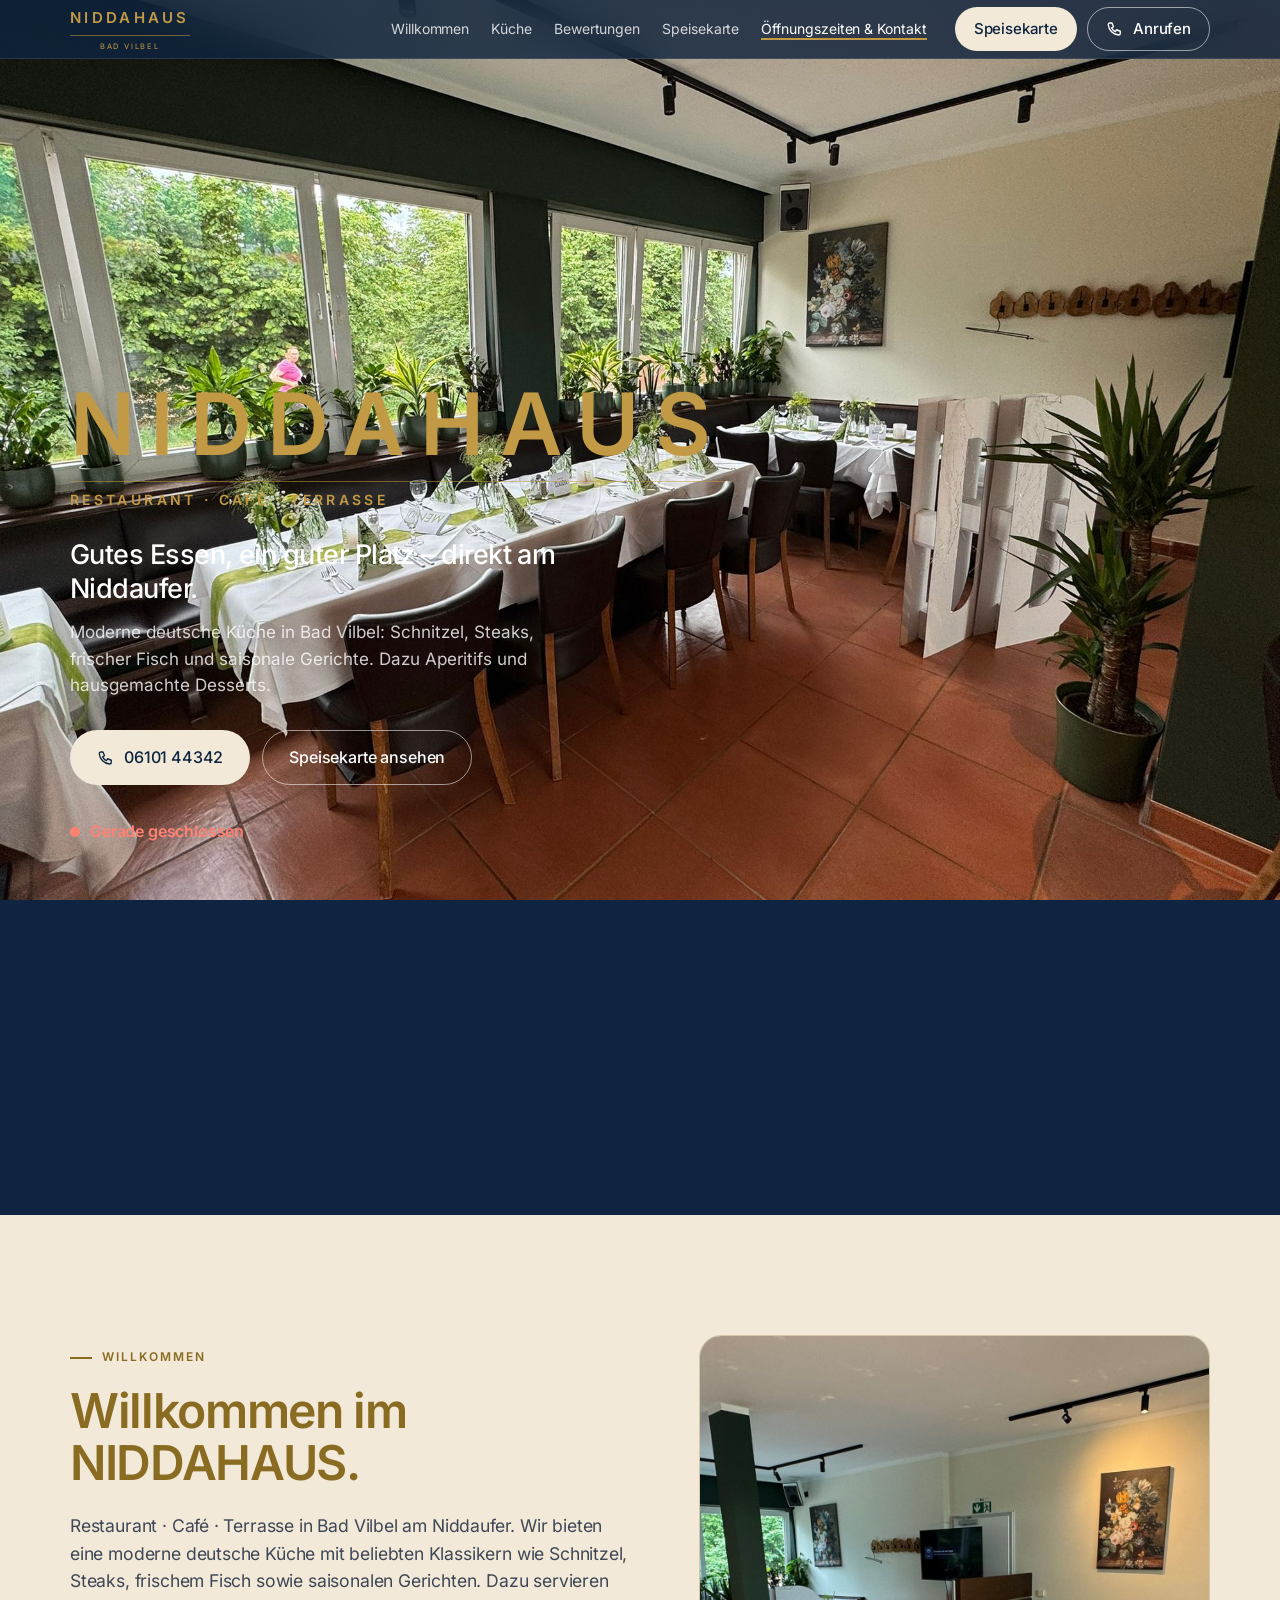
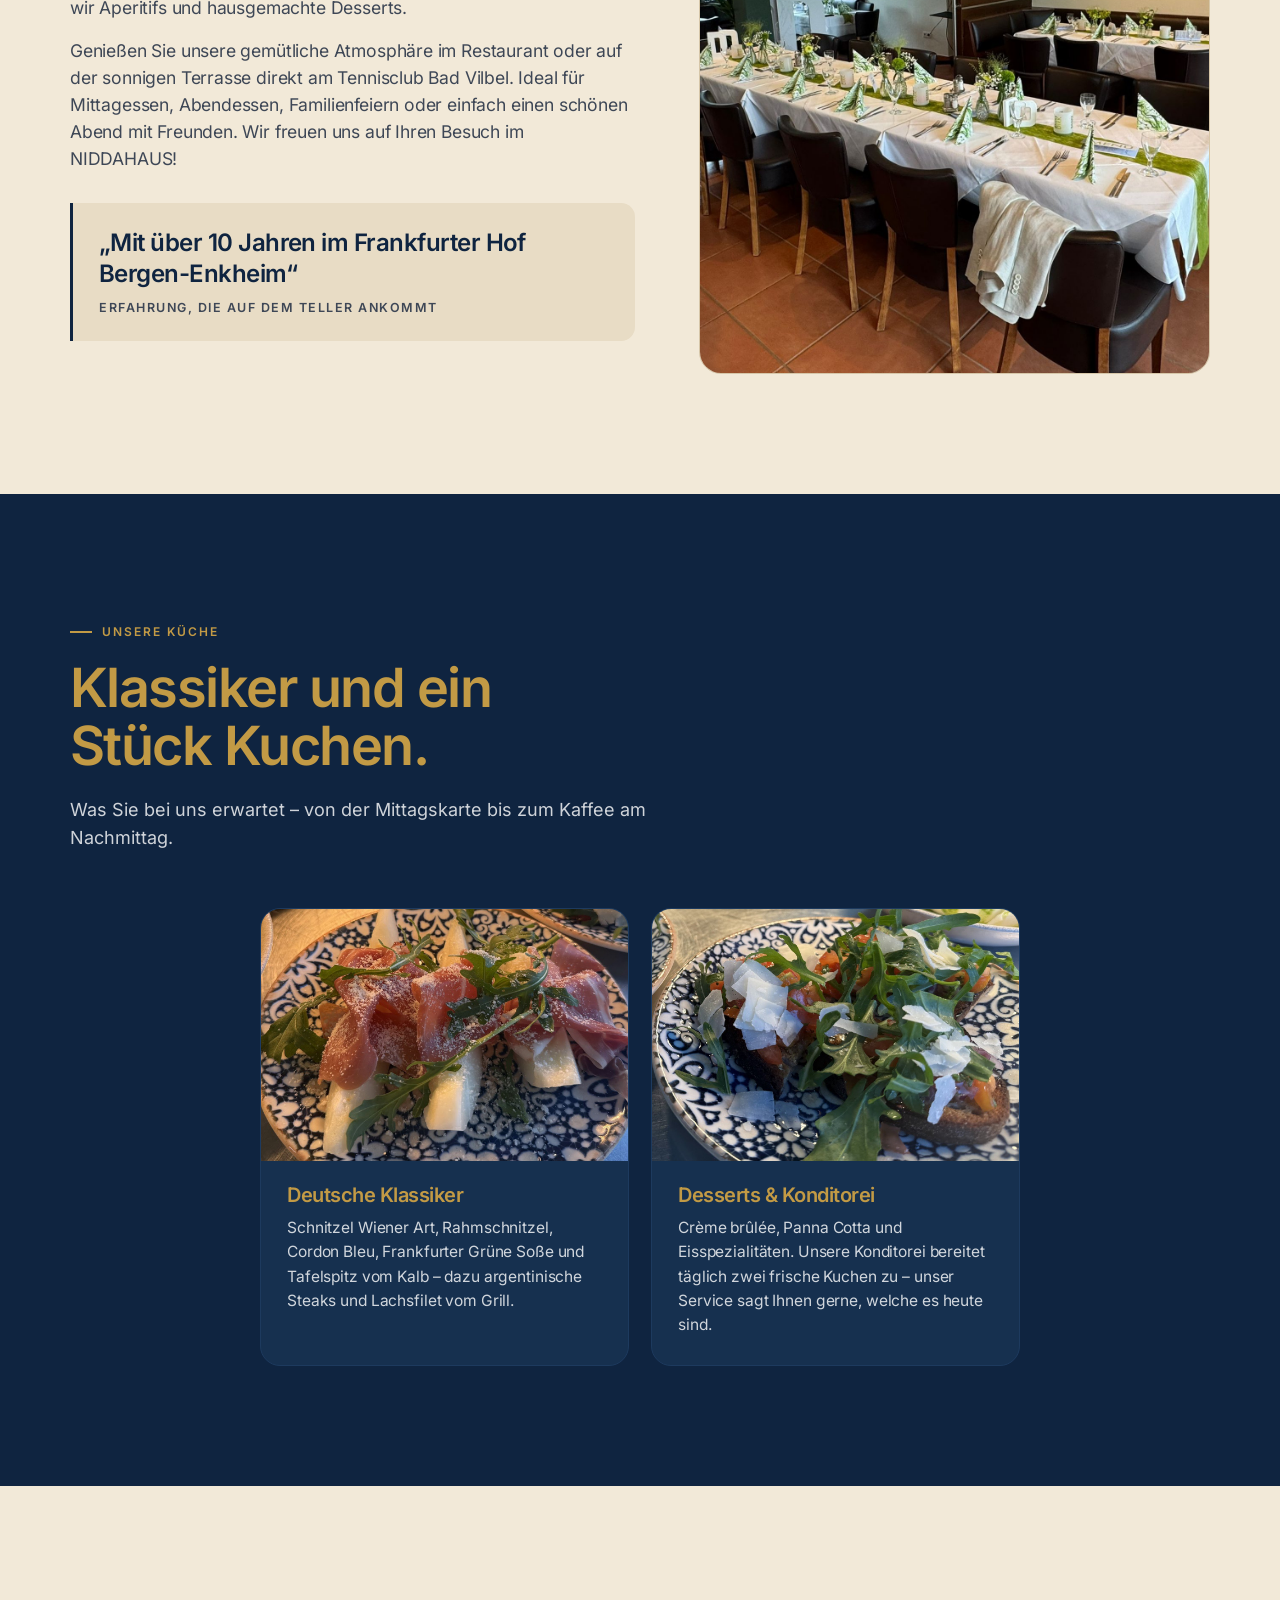
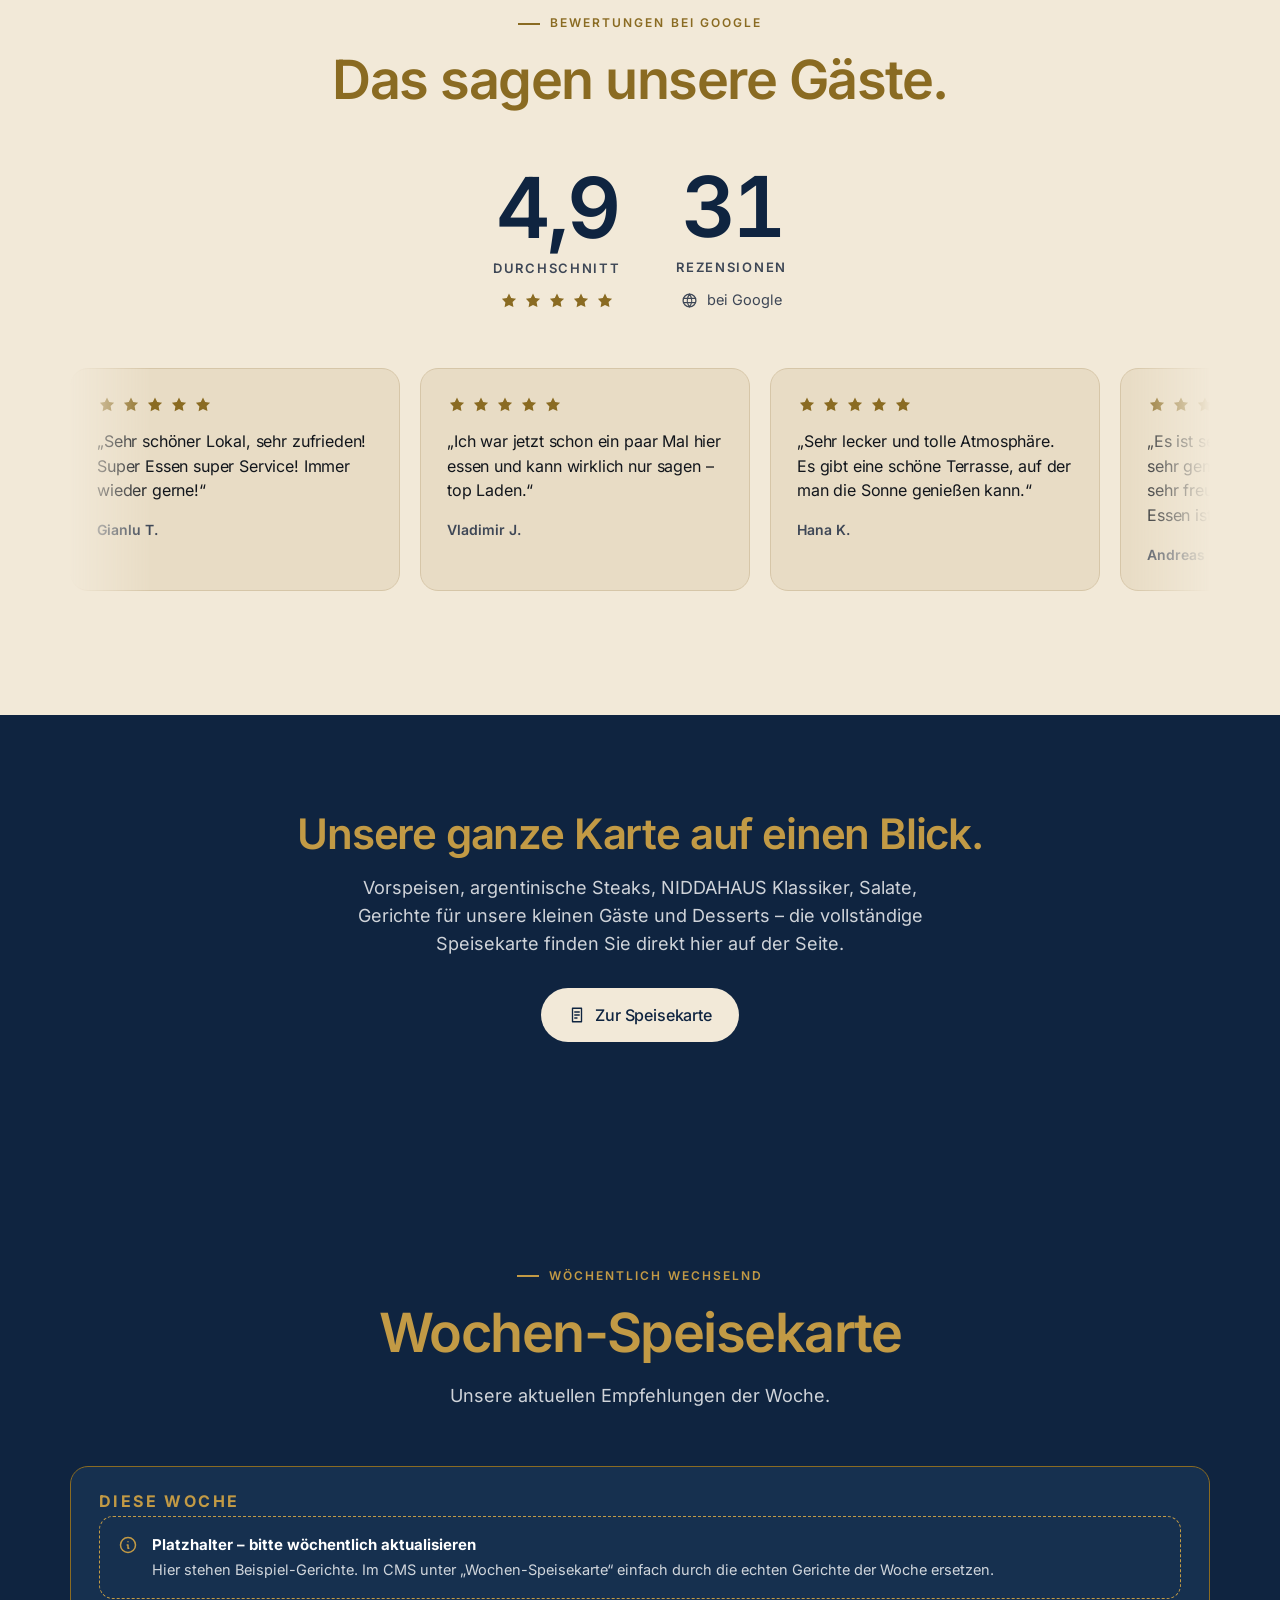
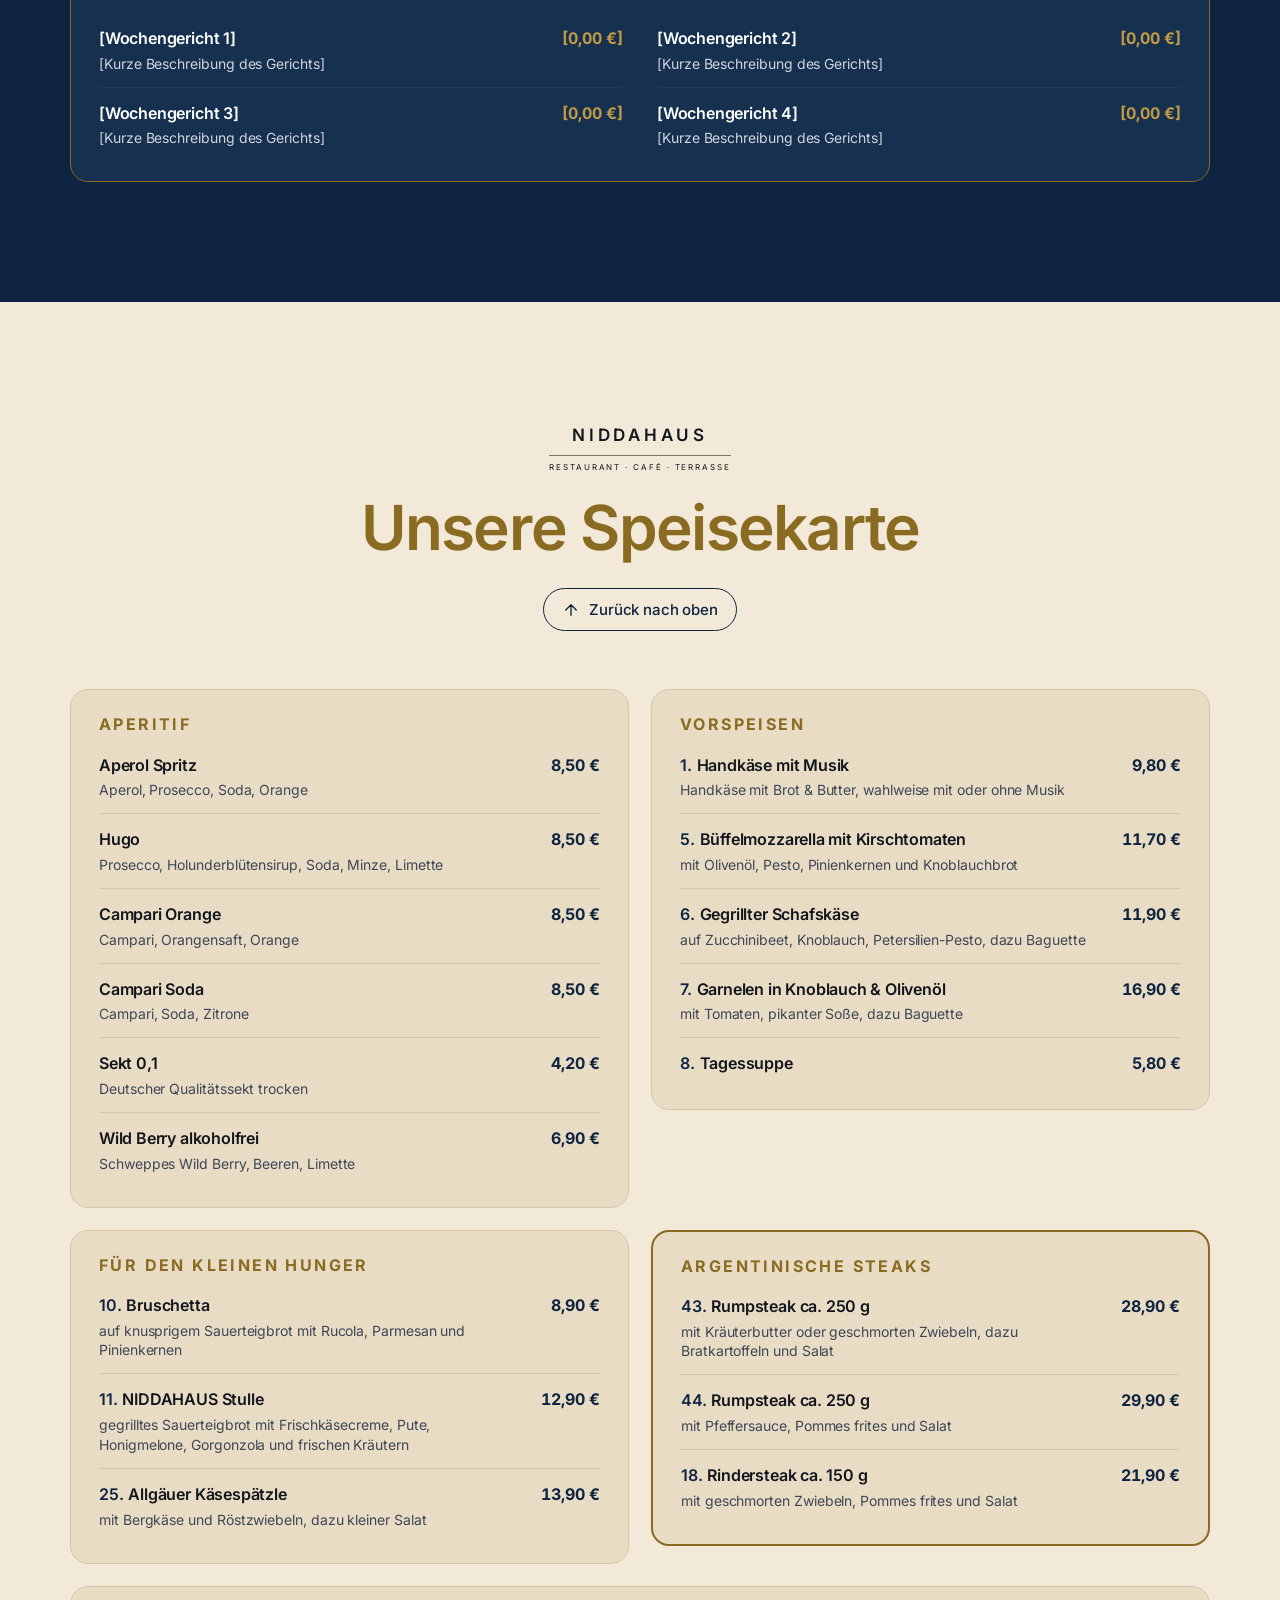
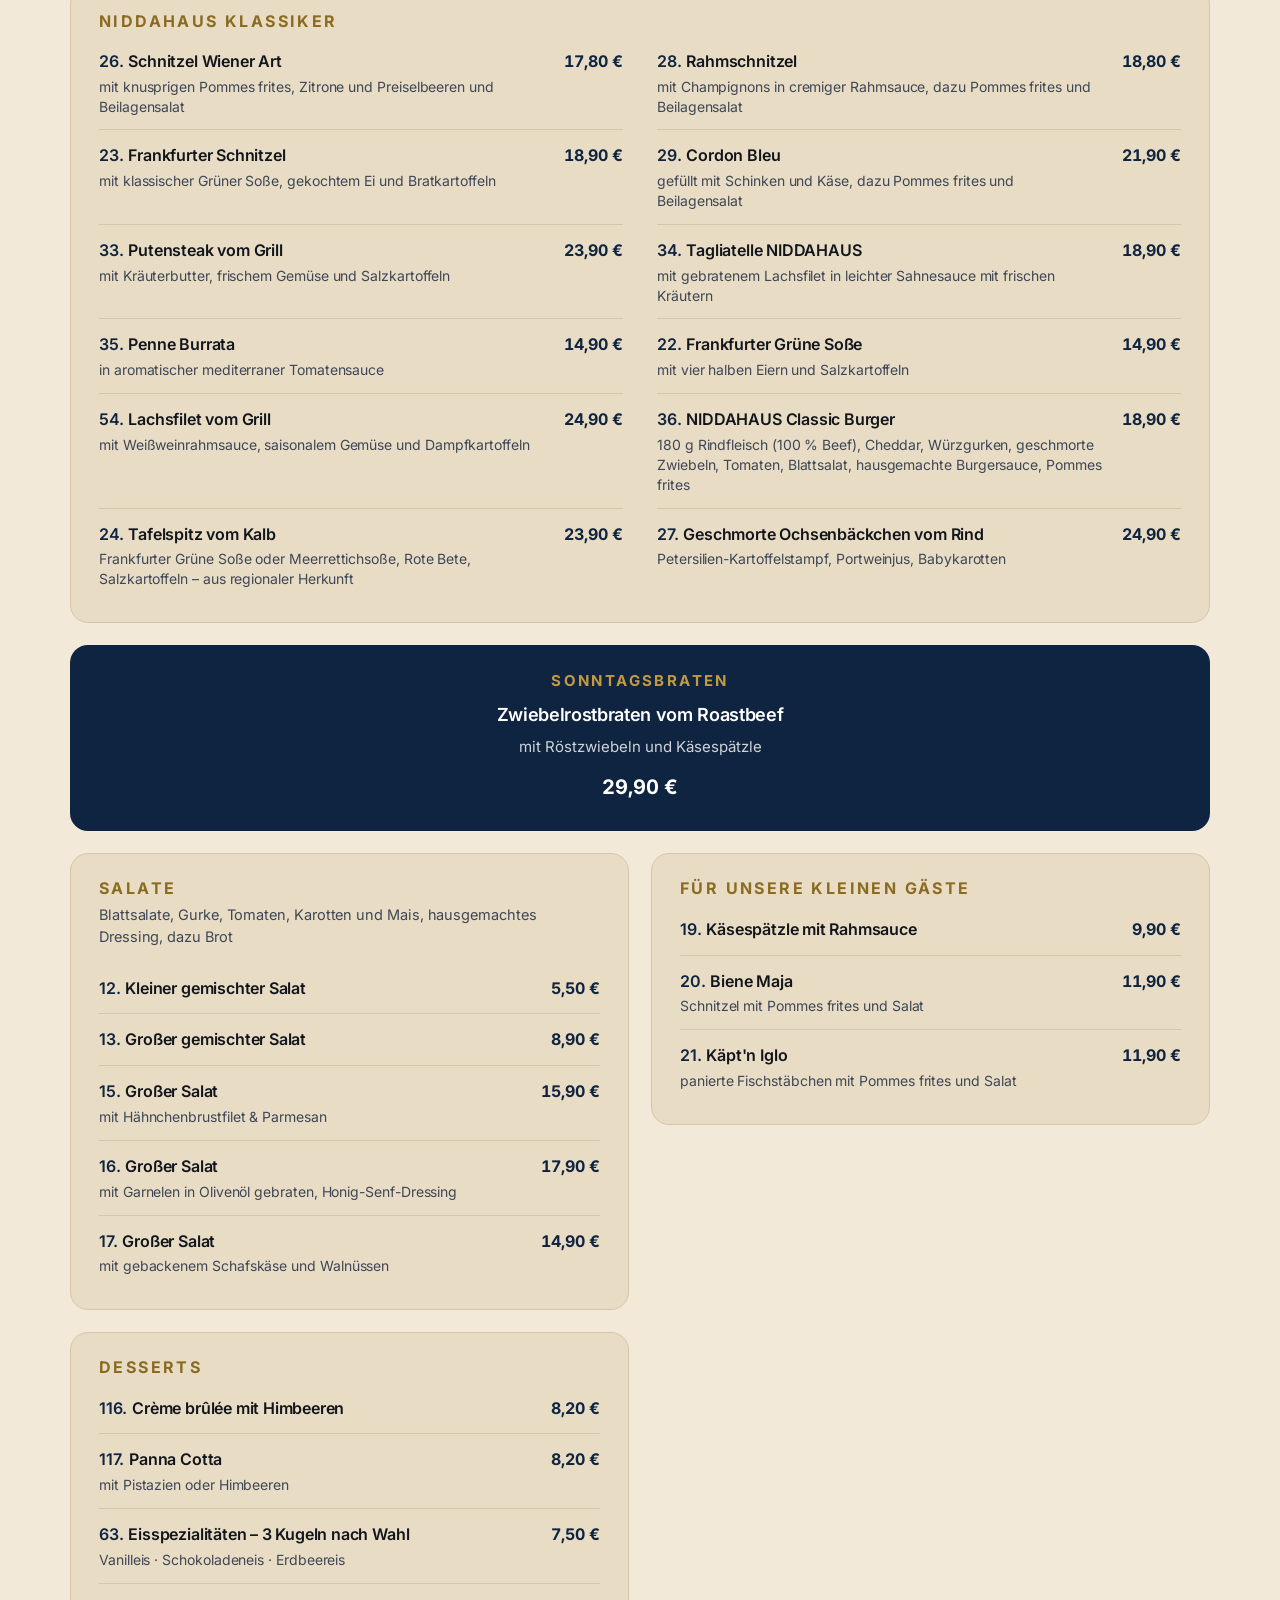
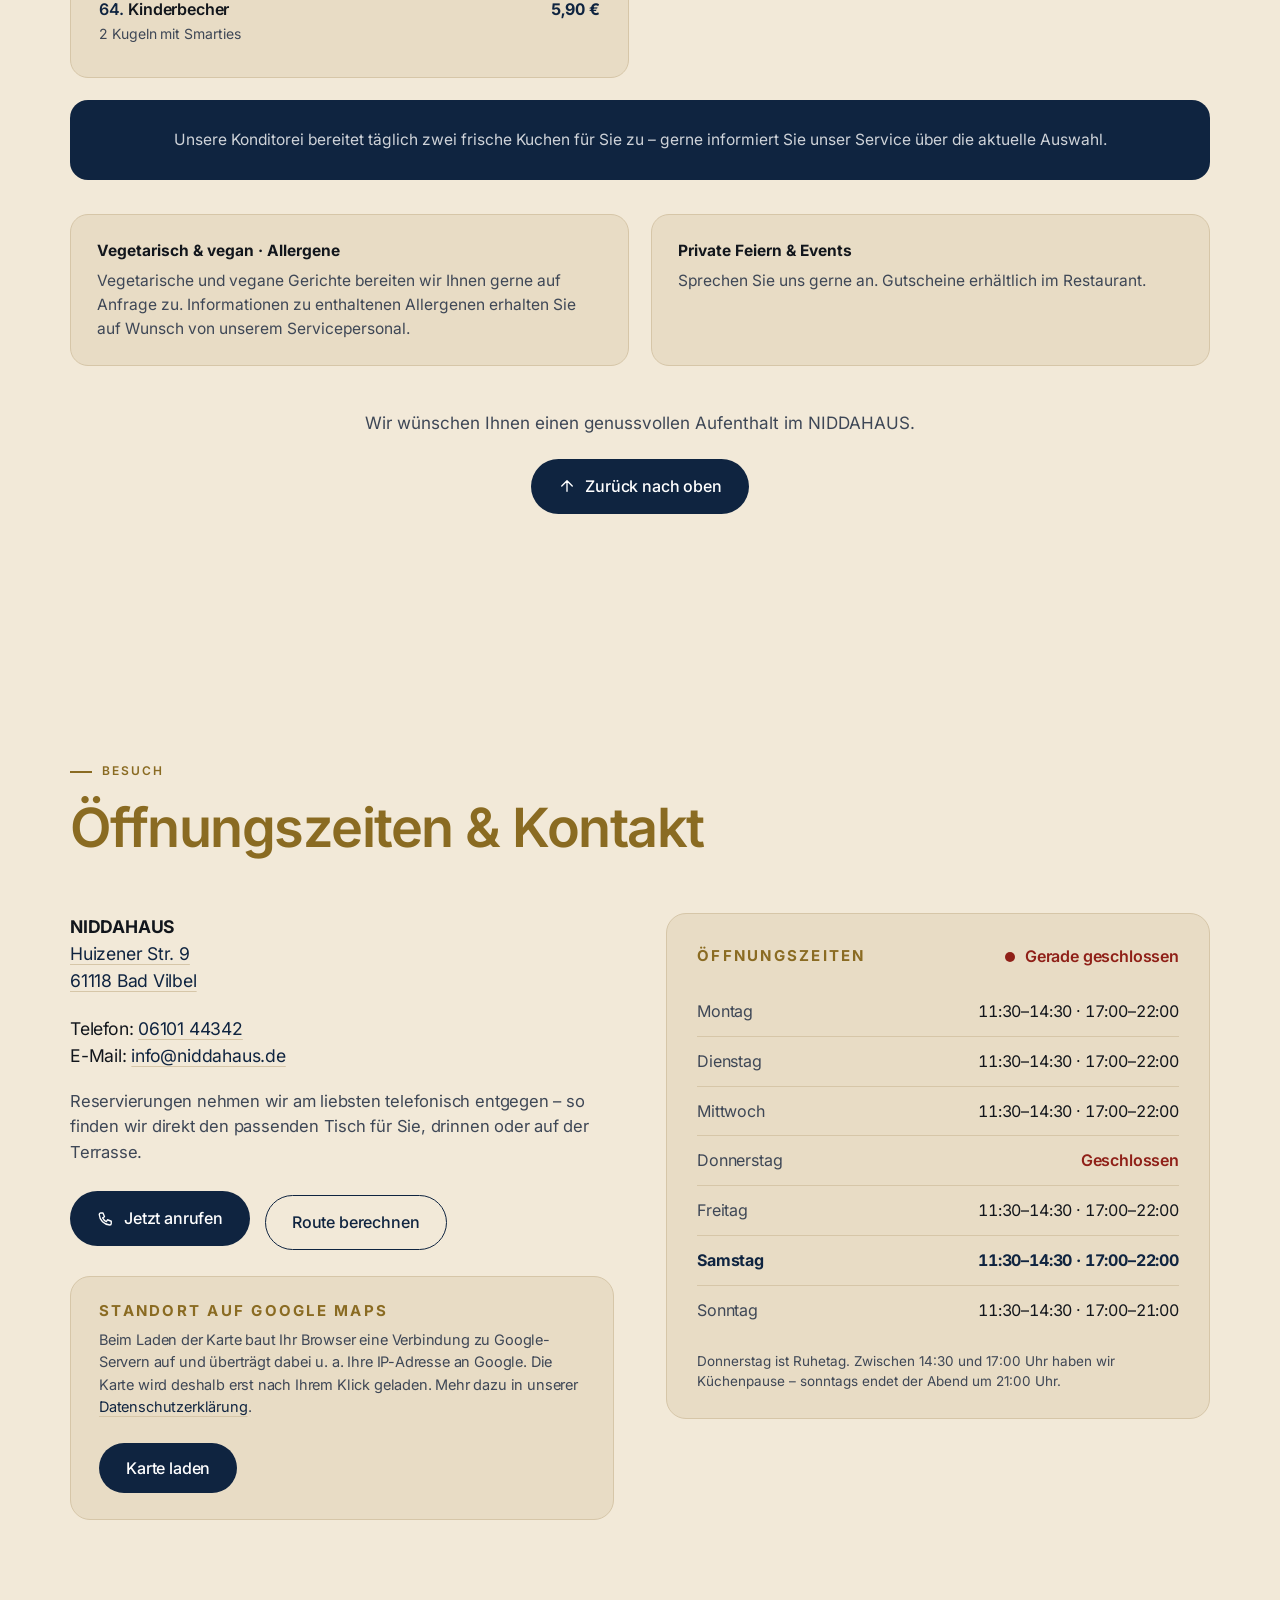
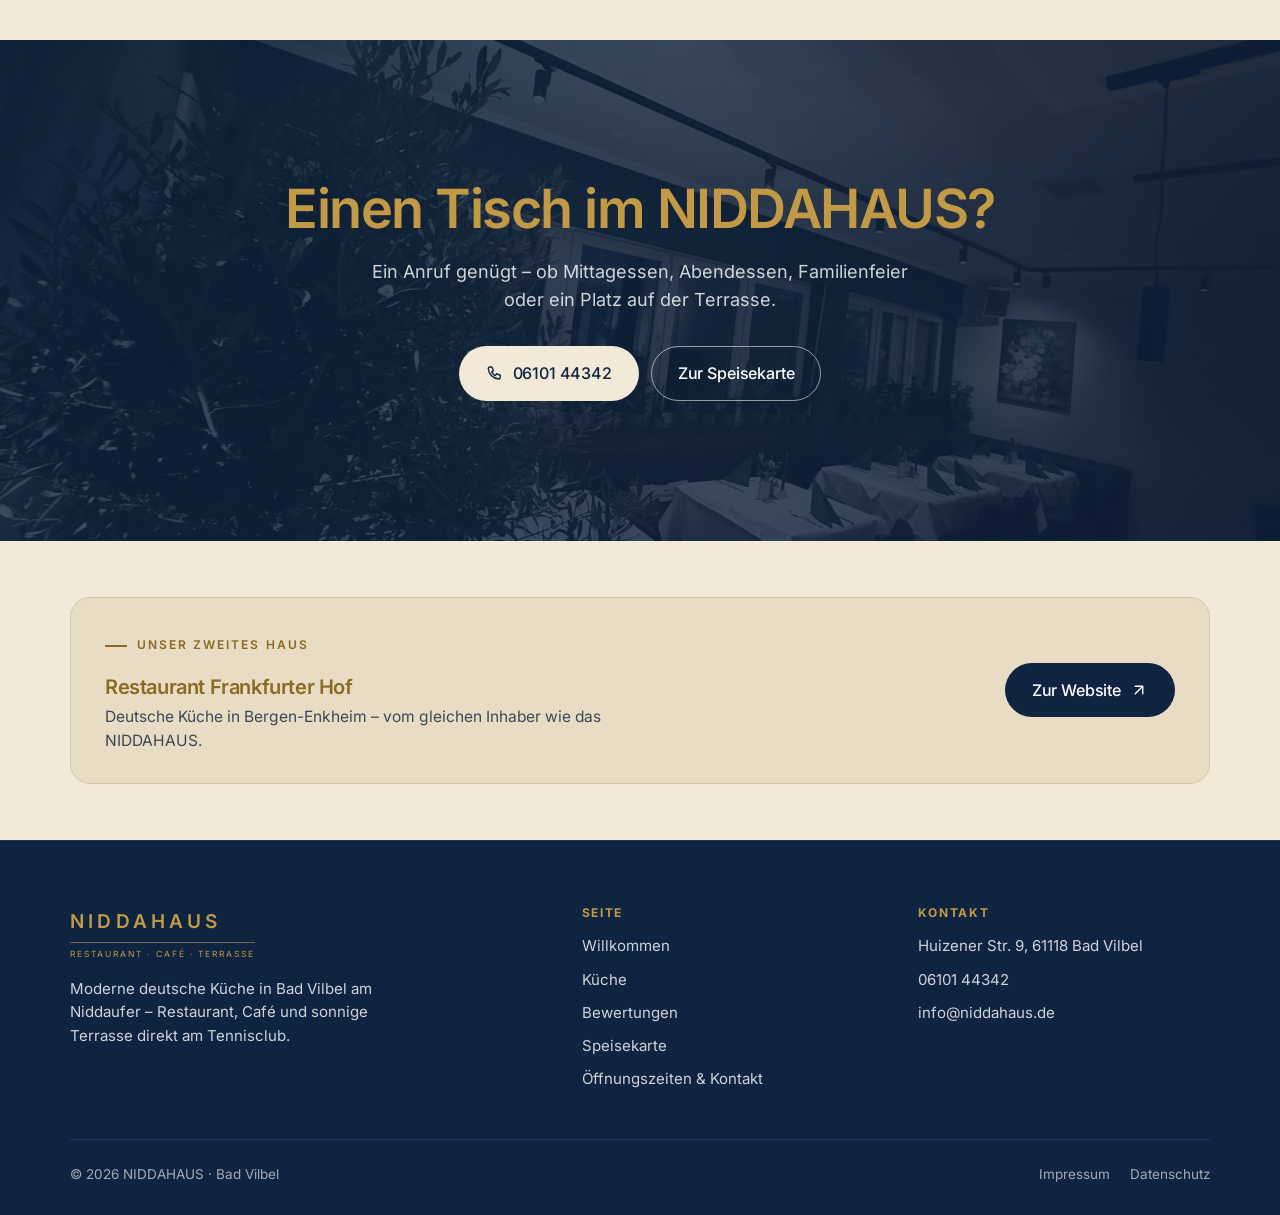
==== index.html @ f4d18f76 "Bewertungen: Anzahl auf 31 aktualisiert Co-Authored-By: Claude Sonnet 5.5 <noreply@anthropic.com>" ====
<!DOCTYPE html>
<html lang="de">
<head>
<meta charset="UTF-8">
<meta name="viewport" content="width=device-width, initial-scale=1.0">

<!-- Netlify-Identity-Links (Einladung, Passwort vergessen, E-Mail
     bestätigen) zeigen auf diese Startseite mit einem Token im Link-Anhang
     (#invite_token=…).

     Datenschutz: Das Netlify-Identity-Skript wird bewusst NUR in diesem
     einen Fall nachgeladen (dynamisch, per JS) – normale Besucher der Seite
     laden es nie mit und bauen dadurch auch keine Verbindung zu
     identity.netlify.com auf. Nur wer einen echten Einladungs-/Bestätigungs-
     /Passwort-vergessen-Link vom Inhaber-Login öffnet, löst das aus. -->
<script>
  var isIdentityLink = /(invite_token|recovery_token|confirmation_token|access_token)=/.test(window.location.hash);
  if (isIdentityLink) {
    // Faengt den Einladungs-/Bestätigungs-/Passwort-vergessen-Link ab
    // (Netlify schickt diese Links immer auf die Startseite, nicht auf
    // /admin/) und öffnet automatisch den Dialog zum Passwort-Festlegen.
    // Nach erfolgreichem Login geht es weiter zu /admin/.
    var s = document.createElement('script');
    s.src = 'https://identity.netlify.com/v1/netlify-identity-widget.js';
    s.onload = function () {
      if (window.netlifyIdentity) {
        window.netlifyIdentity.on('init', function (user) {
          if (!user) {
            window.netlifyIdentity.on('login', function () {
              document.location.href = '/admin/';
            });
          }
        });
      }
    };
    document.head.appendChild(s);
  }
</script>

<!-- ============================================================
     NIDDAHAUS – Restaurant · Café · Terrasse – Vorschau-Website
     Huizener Str. 9 · 61118 Bad Vilbel · 06101 44342
     ------------------------------------------------------------
     ONE-PAGER. Auch die Speisekarte ist ein Sektor dieser Seite
     (#speisekarte). Sprungknöpfe stehen in der Navigation, im
     Hero und in einem eigenen Hinweis-Sektor.

     SPEISEKARTE
       Vollständig aus der echten, öffentlich ausgehängten Karte
       übernommen (Google-Maps-Foto). Nichts erfunden.
       Einzige Ausnahme: die Sektion GETRÄNKE – die stand nicht
       auf der Karte und ist deshalb durchgehend Platzhalter.

     BILDER
       Alle Fotos stammen vom Google-Business-Profil von NIDDAHAUS
       (keine Stockfotos mehr). Vollständige Quellenliste inkl.
       Original-Links in BILDQUELLEN.md. Das Profil enthält aktuell
       keine Einzelfotos von Schnitzel, Steak, Lachs, Dessert oder
       Wein – die Impressionen-Galerie wurde deshalb entfernt, bis
       echte Fotos dieser Gerichte vorliegen (siehe BILDQUELLEN.md).

     KARTE (Kontakt-Sektor)
       Echtes Google-Maps-Embed des Standorts, aber per Zwei-Klick-
       Lösung: das <iframe> wird erst nach Klick auf „Karte laden"
       ins DOM eingefügt, vorher keine Verbindung zu Google. Kein
       Cookie-Banner nötig, weil ohne aktiven Klick nichts lädt.
       Siehe datenschutz.html, Abschnitt „Externe Einbettungen".

     BEWERTUNGEN
       Alle 6 Zitate sind echte 5-Sterne-Google-Rezensionen von NIDDAHAUS
       (Stand 20.09.2026), nichts erfunden. Aus Datenschutzgründen nur
       Vorname + Nachname-Initiale, kein Profilbild, kein Profil-Link.
       Details: datenschutz.html, Abschnitt „Kundenstimmen".

     OFFENE ANGABEN stehen in eckigen Klammern:  [ … ]
       · [E-Mail] sowie alle [Platzhalter] in impressum.html /
         datenschutz.html

     DESIGN: Navyblau + helles Beige, Gold ausschließlich für
     Titel/Kicker. Volltonflächen – keine Verläufe auf Schrift,
     Knöpfen oder Hintergründen. Einzige Ausnahme: die Navy-Abdunk-
     lung über dem CTA-Foto, damit weiße Schrift lesbar bleibt. Der
     Hero zeigt das Foto unverdeckt, nur die Scroll-Abblendung
     (hero-scrim) bleibt. Keinerlei Animation auf den Bildern selbst.
     ============================================================ -->

<title>NIDDAHAUS – Restaurant, Café &amp; Terrasse in Bad Vilbel</title>
<meta name="description" content="NIDDAHAUS in Bad Vilbel am Niddaufer: Restaurant, Café und Terrasse mit Schnitzel, Steaks und Fisch vom Grill. Tisch reservieren: 06101 44342.">
<link rel="canonical" href="https://niddahaus.de/">
<meta name="robots" content="index, follow, max-image-preview:large">
<meta name="theme-color" content="#0F2440">
<meta property="og:title" content="NIDDAHAUS – Restaurant · Café · Terrasse in Bad Vilbel">
<meta property="og:description" content="Moderne deutsche Küche am Niddaufer. Schnitzel, Steaks, Fisch vom Grill, Aperitifs und hausgemachte Desserts.">
<meta property="og:type" content="website">
<meta property="og:site_name" content="NIDDAHAUS">
<meta property="og:locale" content="de_DE">
<meta property="og:url" content="https://niddahaus.de/">
<meta property="og:image" content="https://niddahaus.de/images/og-image.jpg">
<meta property="og:image:width" content="1200">
<meta property="og:image:height" content="630">
<meta property="og:image:alt" content="Gedeckter Tisch im Restaurant NIDDAHAUS in Bad Vilbel">
<meta name="twitter:card" content="summary_large_image">
<link rel="icon" type="image/svg+xml" href="images/icons/favicon.svg">
<script type="application/ld+json">
{
  "@context": "https://schema.org",
  "@type": "Restaurant",
  "@id": "https://niddahaus.de/#restaurant",
  "name": "NIDDAHAUS",
  "alternateName": "NIDDAHAUS Bad Vilbel",
  "url": "https://niddahaus.de/",
  "image": [
    "https://niddahaus.de/images/hero.jpg",
    "https://niddahaus.de/images/og-image.jpg"
  ],
  "description": "Restaurant, Café und Terrasse am Niddaufer in Bad Vilbel mit moderner deutscher Küche: Schnitzel, argentinische Steaks, Fisch vom Grill und hausgemachte Desserts.",
  "telephone": "+49 6101 44342",
  "email": "info@niddahaus.de",
  "address": {
    "@type": "PostalAddress",
    "streetAddress": "Huizener Str. 9",
    "postalCode": "61118",
    "addressLocality": "Bad Vilbel",
    "addressRegion": "Hessen",
    "addressCountry": "DE"
  },
  "geo": {
    "@type": "GeoCoordinates",
    "latitude": 50.17947,
    "longitude": 8.72759
  },
  "servesCuisine": [
    "Deutsch",
    "Steakhouse"
  ],
  "priceRange": "€€",
  "acceptsReservations": "True",
  "hasMenu": "https://niddahaus.de/#speisekarte",
  "inLanguage": "de",
  "openingHoursSpecification": [
    {
      "@type": "OpeningHoursSpecification",
      "dayOfWeek": [
        "Monday",
        "Tuesday",
        "Wednesday",
        "Friday",
        "Saturday"
      ],
      "opens": "11:30",
      "closes": "14:30"
    },
    {
      "@type": "OpeningHoursSpecification",
      "dayOfWeek": [
        "Monday",
        "Tuesday",
        "Wednesday",
        "Friday",
        "Saturday"
      ],
      "opens": "17:00",
      "closes": "22:00"
    },
    {
      "@type": "OpeningHoursSpecification",
      "dayOfWeek": "Sunday",
      "opens": "11:30",
      "closes": "14:30"
    },
    {
      "@type": "OpeningHoursSpecification",
      "dayOfWeek": "Sunday",
      "opens": "17:00",
      "closes": "21:00"
    }
  ],
  "hasMap": "https://www.google.com/maps/search/?api=1&query=NIDDAHAUS%20Huizener%20Str.%209%2061118%20Bad%20Vilbel"
}
</script>

<link href="fonts.css" rel="stylesheet">
<style>
  /* ============================================================
     FARB- UND DESIGN-SYSTEM
     Navy = dunkler Sektionshintergrund, weiße Schrift.
     Beige = heller Sektionshintergrund, schwarze/navy Schrift.
     Gold = AUSSCHLIESSLICH Titel, Kicker und die Wortmarke.
     Keine Verläufe. Alle Flächen sind Volltöne.
     ============================================================ */
  :root{
    --navy:#0F2440;
    --navy-2:#16304F;        /* Panels auf Navy – Vollton, kein Verlauf */
    --navy-3:#1D3A5E;        /* Hairlines / Rahmen auf Navy */
    --beige:#F2E9D8;
    --beige-2:#E8DCC5;       /* Panels auf Beige */
    --beige-3:#D6C6A8;       /* Hairlines / Rahmen auf Beige */
    --gold:#C29A45;          /* Titel auf Navy */
    --gold-dark:#8A6B22;     /* Titel auf Beige (dunkler für Kontrast) */
    --ink:#12161C;           /* Fließtext auf Beige */
    --ink-2:#3E4756;         /* Sekundärtext auf Beige */
    --white:#FFFFFF;
    --white-2:rgba(255,255,255,.80);   /* Sekundärtext auf Navy */
    --white-3:rgba(255,255,255,.62);
    /* Status „geöffnet / geschlossen" – farbige SCHRIFT mit Live-Punkt, kein Knopf.
       Zwei Farbsätze, weil der Status sowohl auf Navy (Hero) als auch auf
       Beige (Kontakt) steht und beide Male kontrastreich sein muss. */
    --open-dark:#5FD98D;   --closed-dark:#FF8172;
    --open-light:#12703C;  --closed-light:#8F2018;

    --maxw:1200px;
    --spring:cubic-bezier(.32,.72,0,1);
    --ease:cubic-bezier(.25,.1,.25,1);
    --navh:58px;
  }
  *{ box-sizing:border-box; }
  html{ scroll-behavior:smooth; -webkit-text-size-adjust:100%; }
  body{
    margin:0; background:var(--navy); color:var(--white);
    font-family:-apple-system,BlinkMacSystemFont,"SF Pro Display","SF Pro Text","Inter",
                "Helvetica Neue",Helvetica,Arial,sans-serif;
    font-size:17px; line-height:1.55; font-weight:400;
    -webkit-font-smoothing:antialiased; -moz-osx-font-smoothing:grayscale;
    /* clip statt hidden – hidden würde position:sticky im Hero aushebeln */
    overflow-x:clip;
    /* lange Wörter (z. B. „Petersilien-Kartoffelstampf") dürfen auf schmalen
       Displays nicht aus ihrem Container laufen */
    overflow-wrap:break-word;
  }
  /* Grid-/Flex-Kinder dürfen unter ihre Inhaltsbreite schrumpfen –
     sonst erzeugt ein einzelner langer Text horizontales Scrollen */
  .cards > *, .menu-grid > *, .contact-grid > *, .welcome > *, .f-top > *{ min-width:0; }
  h1,h2,h3,h4{ margin:0; font-weight:600; letter-spacing:-.028em; line-height:1.08; text-wrap:balance; }
  a{ color:inherit; text-decoration:none; }
  img,svg{ display:block; max-width:100%; }
  p{ margin:0; }
  figure{ margin:0; }
  .wrap{ max-width:var(--maxw); margin:0 auto; padding:0 30px; position:relative; z-index:1; }
  section{ position:relative; padding:120px 0; scroll-margin-top:var(--navh); }
  ::selection{ background:rgba(194,154,69,.35); }
  a:focus-visible,button:focus-visible{ outline:2px solid var(--gold); outline-offset:3px; border-radius:6px; }

  /* Sektionsflächen – Volltöne, wechselnder Rhythmus */
  .s-navy { background:var(--navy);  color:var(--white); }
  .s-beige{ background:var(--beige); color:var(--ink); }

  /* ===== WORTMARKE (nach dem Vorbild der echten Speisekarte) ===== */
  .mark{ display:inline-block; text-align:center; }
  .mark b{ display:block; font-weight:600; letter-spacing:.22em; }
  .mark i{ display:block; font-style:normal; letter-spacing:.24em; text-transform:uppercase; }
  .mark .rule{ display:block; height:1px; margin:6px 0 5px; background:currentColor; opacity:.55; }

  /* ===== KNÖPFE – nur Navy oder Beige gefüllt, niemals Gold ===== */
  .btn{
    display:inline-flex; align-items:center; justify-content:center; gap:9px;
    padding:14px 26px; border-radius:980px; font-size:16px; font-weight:500;
    font-family:inherit; letter-spacing:-.01em; border:1.5px solid transparent; cursor:pointer;
    transition:transform .4s var(--spring), background .3s var(--ease),
               border-color .3s var(--ease), color .3s var(--ease);
  }
  .btn svg{ width:18px; height:18px; flex:0 0 auto; }
  .btn:hover{ transform:translateY(-2px); }
  .btn-sm{ padding:9px 18px; font-size:15px; }
  /* auf Navy / auf dem Hero-Foto */
  .btn-beige{ background:var(--beige); color:var(--navy); }
  .btn-beige:hover{ background:var(--white); }
  .btn-obeige{ background:transparent; color:var(--white); border-color:rgba(255,255,255,.55); }
  .btn-obeige:hover{ background:rgba(255,255,255,.12); border-color:var(--white); }
  /* auf Beige */
  .btn-navy{ background:var(--navy); color:var(--white); }
  .btn-navy:hover{ background:var(--navy-2); }
  .btn-onavy{ background:transparent; color:var(--navy); border-color:var(--navy); }
  .btn-onavy:hover{ background:var(--navy); color:var(--white); }

  /* ===== NAVIGATION – immer sichtbar, mit allen Sprungzielen ===== */
  .progress{
    position:fixed; top:0; left:0; height:2px; z-index:80; width:100%;
    transform:scaleX(var(--sp,0)); transform-origin:0 50%; background:var(--gold);
  }
  .nav{
    position:fixed; top:0; left:0; right:0; z-index:70;
    background:rgba(15,36,64,.82); border-bottom:1px solid rgba(255,255,255,.10);
    backdrop-filter:saturate(180%) blur(20px); -webkit-backdrop-filter:saturate(180%) blur(20px);
  }
  .nav .wrap{ display:flex; align-items:center; justify-content:space-between; gap:20px; height:var(--navh); }
  .nav .mark{ color:var(--gold); flex:0 0 auto; }      /* Wortmarke = Titel → Gold erlaubt */
  .nav .mark b{ font-size:15px; }
  .nav .mark i{ font-size:7.5px; }
  .nav-links{ display:flex; align-items:center; gap:22px; }
  .nav-links > a{ font-size:14px; color:rgba(255,255,255,.80); letter-spacing:-.005em; transition:color .25s; white-space:nowrap; }
  .nav-links > a:hover{ color:var(--white); }
  .nav-links > a.active{ color:var(--white); box-shadow:inset 0 -2px 0 0 var(--gold); }
  /* Auf dem Desktop stehen die beiden Knöpfe rechts hinter den Links,
     im Klappmenü (unter 1020 px) dagegen ganz oben – siehe Media-Query. */
  .nav-cta{ display:flex; align-items:center; gap:10px; order:2; margin-left:6px; }
  .nav-toggle{ display:none; background:none; border:none; color:var(--white); cursor:pointer; padding:6px; }
  .nav-toggle svg{ width:24px; height:24px; }

  /* ===== HERO ===== */
  .hero-stage{ height:135vh; position:relative; }
  .hero{
    position:sticky; top:0; height:100vh; height:100svh;
    display:flex; align-items:flex-end; overflow:hidden; background:var(--navy);
  }
  /* Das Foto selbst bekommt KEINE Animation, keine Transition, kein transform.
     Das Verblassen beim Scrollen macht ausschließlich das Navy-Scrim darüber. */
  .hero-media{ position:absolute; inset:0; z-index:0; }
  .hero-media img{ width:100%; height:100%; object-fit:cover; object-position:50% 55%; }
  .hero-scrim{ position:absolute; inset:0; z-index:3; background:var(--navy); opacity:var(--p,0); }
  .hero-inner{
    position:relative; z-index:4; width:100%; padding-bottom:56px; padding-top:100px;
    transform:translateY(calc(var(--p,0) * -9vh));
    opacity:clamp(0, calc(1 - 1.35 * var(--p,0)), 1);
    will-change:transform, opacity;
  }
  .hero .mark{ color:var(--gold); text-align:left; }
  .hero .mark b{ font-size:clamp(38px,8.4vw,86px); letter-spacing:.18em; line-height:1; }
  .hero .mark .rule{ margin:14px 0 10px; }
  .hero .mark i{ font-size:clamp(10px,1.5vw,14px); }
  .hero .claim{
    margin-top:26px; max-width:32ch; font-size:clamp(19px,2.4vw,27px);
    color:var(--white); font-weight:500; letter-spacing:-.02em; line-height:1.24;
  }
  .hero .sub{ margin-top:14px; max-width:46ch; font-size:17px; color:var(--white-2); }
  .cta-row{ margin-top:32px; display:flex; gap:12px; flex-wrap:wrap; align-items:center; }
  .hero-bottom{ margin-top:34px; display:flex; gap:14px; flex-wrap:wrap; align-items:center; }
  .hero .anim{ opacity:0; transform:translateY(24px); animation:heroIn 1s var(--spring) forwards; }
  .hero .a1{ animation-delay:.08s; } .hero .a2{ animation-delay:.22s; }
  .hero .a3{ animation-delay:.36s; } .hero .a4{ animation-delay:.5s; }

  /* ===== GEÖFFNET / GESCHLOSSEN =====
     Bewusst KEIN Knopf: nur farbige Schrift mit einem Live-Punkt davor.
     Kein Hintergrund, kein Rahmen, keine Pille. */
  .live{
    display:inline-flex; align-items:center; gap:10px;
    padding:0; border:none; background:none; border-radius:0;
    font-size:16px; font-weight:600; letter-spacing:-.01em;
    color:var(--open-dark);                       /* Standard: auf Navy (Hero) */
  }
  .live[hidden]{ display:none; }
  .live.shut{ color:var(--closed-dark); }
  .s-beige .live{ color:var(--open-light); }      /* auf Beige (Kontakt) */
  .s-beige .live.shut{ color:var(--closed-light); }
  .live i{
    width:10px; height:10px; border-radius:50%; background:currentColor; flex:0 0 auto;
    box-shadow:0 0 0 0 currentColor; animation:livedot 2.4s var(--ease) infinite;
  }
  .live.shut i{ animation:none; }                 /* geschlossen pulsiert nicht */
  .live small{ font-weight:400; opacity:.85; font-size:15px; }

  /* ===== SEKTIONSKÖPFE ===== */
  .kicker{
    display:inline-flex; align-items:center; gap:10px; font-size:12px; font-weight:600;
    letter-spacing:.17em; text-transform:uppercase; margin-bottom:18px;
  }
  .kicker::before{ content:""; width:22px; height:2px; background:currentColor; }
  .s-navy  .kicker, .s-navy  h2, .s-navy  h3.gold{ color:var(--gold); }
  .s-beige .kicker, .s-beige h2, .s-beige h3.gold{ color:var(--gold-dark); }
  .section-head{ max-width:760px; margin-bottom:56px; }
  .section-head.center{ margin-left:auto; margin-right:auto; text-align:center; }
  .section-head.center .kicker{ justify-content:center; }
  .section-head h2{ font-size:clamp(31px,5vw,54px); }
  .section-head p{ margin-top:20px; font-size:18px; max-width:60ch; }
  .s-navy  .section-head p{ color:var(--white-2); }
  .s-beige .section-head p{ color:var(--ink-2); }
  .section-head.center p{ margin-left:auto; margin-right:auto; }

  /* ===== WILLKOMMEN ===== */
  .welcome{ display:grid; grid-template-columns:1.05fr .95fr; gap:64px; align-items:center; }
  .welcome p{ font-size:17.5px; color:var(--ink-2); margin-bottom:16px; letter-spacing:-.01em; }
  .quote{
    margin:0 0 28px; padding:24px 26px; background:var(--beige-2);
    border-left:3px solid var(--navy); border-radius:0 14px 14px 0;
  }
  .quote span{ display:block; font-size:clamp(19px,2.3vw,24px); font-weight:600;
    color:var(--navy); letter-spacing:-.022em; line-height:1.3; }
  .quote small{ display:block; margin-top:9px; font-size:12.5px; font-weight:600;
    letter-spacing:.12em; text-transform:uppercase; color:var(--ink-2); }
  .shot{ border-radius:22px; overflow:hidden; border:1px solid var(--beige-3); aspect-ratio:4/5; background:var(--beige-2); }
  .shot img{ width:100%; height:100%; object-fit:cover; }

  /* ===== KÜCHE-KARTEN ===== */
  .cards{ display:grid; grid-template-columns:repeat(2,1fr); gap:22px; max-width:760px; margin:0 auto; }
  .card{
    border-radius:20px; overflow:hidden; background:var(--navy-2);
    border:1px solid var(--navy-3); display:flex; flex-direction:column;
    transition:transform .5s var(--spring), border-color .3s var(--ease);
  }
  .card:hover{ transform:translateY(-6px); border-color:var(--gold); }
  .card-img{ aspect-ratio:16/11; overflow:hidden; background:var(--navy-3); }
  .card-img img{ width:100%; height:100%; object-fit:cover; }  /* bewusst ohne Animation */
  .card-body{ padding:24px 26px 28px; display:flex; flex-direction:column; gap:10px; }
  .card h3{ font-size:20px; color:var(--gold); letter-spacing:-.024em; }
  .card p{ font-size:15.5px; color:var(--white-2); letter-spacing:-.008em; }

  /* ===== BEWERTUNGEN ===== */
  .rating{ display:flex; flex-wrap:wrap; align-items:center; justify-content:center; gap:20px 56px; margin-bottom:52px; }
  .stat{ text-align:center; }
  .stat .num{
    font-size:clamp(52px,8vw,84px); font-weight:600; line-height:1;
    letter-spacing:-.04em; color:var(--navy); font-variant-numeric:tabular-nums;
  }
  .stat .lab{ margin-top:8px; font-size:13px; font-weight:600; letter-spacing:.13em;
    text-transform:uppercase; color:var(--ink-2); }
  .stars{ display:flex; gap:4px; justify-content:center; margin-top:12px; color:var(--gold-dark); }
  .stars svg{ width:20px; height:20px; }
  .g-note{ display:flex; align-items:center; gap:9px; font-size:14.5px; color:var(--ink-2); }
  .g-note svg{ width:17px; height:17px; }

  .marquee{ overflow:hidden;
    -webkit-mask-image:linear-gradient(90deg,transparent,#000 7%,#000 93%,transparent);
            mask-image:linear-gradient(90deg,transparent,#000 7%,#000 93%,transparent); }
  .track{ display:flex; gap:20px; width:max-content; padding:4px 0; }
  .track.ready{ animation:marquee 58s linear infinite; }
  .marquee:hover .track.ready{ animation-play-state:paused; }
  .rev{
    flex:0 0 330px; width:330px; background:var(--beige-2); border:1px solid var(--beige-3);
    border-radius:18px; padding:26px 26px 24px;
  }
  .rev .stars{ justify-content:flex-start; margin:0 0 14px; }
  .rev p{ font-size:16px; color:var(--ink); letter-spacing:-.01em; margin-bottom:16px; }
  .rev .who{ font-size:14px; font-weight:600; color:var(--ink-2); }

  /* ===== SPEISEKARTEN-HINWEIS ===== */
  .menu-teaser{ padding:96px 0; text-align:center; }
  .menu-teaser h2{ font-size:clamp(27px,4vw,42px); color:var(--gold); }
  .menu-teaser p{ margin:18px auto 30px; max-width:52ch; font-size:18px; color:var(--white-2); }

  /* ===== SPEISEKARTE ===== */
  .menu-top{ text-align:center; margin-bottom:58px; }
  .menu-top h2{ font-size:clamp(34px,6vw,62px); color:var(--gold-dark); }
  .menu-top .mark{ color:var(--ink); margin-bottom:22px; }
  .menu-top .mark b{ font-size:17px; } .menu-top .mark i{ font-size:8px; }
  .menu-top .back{ margin-top:26px; }
  .menu-grid{ display:grid; grid-template-columns:repeat(2,1fr); gap:22px; align-items:start; }
  .menu-grid:empty::before{ content:attr(data-loading); grid-column:1/-1; text-align:center; color:var(--ink-2); padding:40px 0; }
  .cat{
    background:var(--beige-2); border:1px solid var(--beige-3);
    border-radius:18px; padding:26px 28px 20px;
  }
  .cat.wide{ grid-column:1 / -1; }
  .cat.steaks{ border-color:var(--gold-dark); border-width:2px; }
  .cat h3{ font-size:16px; font-weight:700; letter-spacing:.15em; text-transform:uppercase;
    color:var(--gold-dark); margin-bottom:6px; }
  .cat .intro{ font-size:14.5px; color:var(--ink-2); margin-bottom:14px; letter-spacing:-.005em; }
  .cat .items{ display:grid; grid-template-columns:1fr; }
  .cat.wide .items{ grid-template-columns:1fr 1fr; column-gap:34px; }
  .mi{ display:flex; justify-content:space-between; gap:20px; align-items:baseline;
    padding:13px 0; border-bottom:1px solid var(--beige-3); }
  .cat .items > .mi:last-child{ border-bottom:none; }
  /* Im zweispaltigen Klassiker-Block enden ZWEI Einträge unten – beide ohne Trennlinie */
  .cat.wide .items > .mi:nth-last-child(-n+2){ border-bottom:none; }
  .mi-name{ font-size:16px; font-weight:600; color:var(--ink); letter-spacing:-.012em; }
  .mi-name em{ font-style:normal; font-weight:600; color:var(--navy); margin-right:5px; }
  .mi-desc{ margin-top:3px; font-size:14px; color:var(--ink-2); letter-spacing:-.005em; line-height:1.42; }
  .mi-price{ font-size:16px; font-weight:700; color:var(--navy); white-space:nowrap;
    font-variant-numeric:tabular-nums; }
  .box{
    background:var(--navy); color:var(--white); border-radius:18px; padding:28px 30px; text-align:center;
  }
  .box h3{ font-size:15px; font-weight:700; letter-spacing:.16em; text-transform:uppercase;
    color:var(--gold); margin-bottom:12px; }
  .box .d{ font-size:18px; font-weight:600; letter-spacing:-.018em; }
  .box .dd{ margin-top:6px; font-size:15px; color:var(--white-2); }
  .box .pr{ margin-top:14px; font-size:20px; font-weight:700; font-variant-numeric:tabular-nums; }
  .box p{ font-size:15.5px; color:var(--white-2); }
  .hint{
    display:flex; gap:14px; align-items:flex-start; margin-bottom:14px; padding:16px 18px;
    border-radius:14px; border:1px dashed var(--navy); background:transparent;
  }
  .hint svg{ width:20px; height:20px; color:var(--navy); flex:0 0 auto; margin-top:2px; }
  .hint p{ font-size:14.5px; color:var(--ink-2); }
  .hint b{ display:block; color:var(--ink); margin-bottom:3px; font-size:15px; }
  .menu-foot{ margin-top:34px; display:grid; grid-template-columns:1fr 1fr; gap:22px; }
  .menu-foot .note{ background:var(--beige-2); border:1px solid var(--beige-3);
    border-radius:18px; padding:24px 26px; font-size:15.5px; color:var(--ink-2); }
  .menu-foot .note b{ display:block; color:var(--ink); margin-bottom:6px; }
  .menu-end{ margin-top:44px; text-align:center; }
  .menu-end p{ margin-bottom:22px; font-size:17px; color:var(--ink-2); }

  /* ===== WOCHEN-SPEISEKARTE – bewusst auffällig, andere Optik als die
     reguläre (beige) Speisekarte: dunkle Karten mit goldenem Rahmen. ===== */
  .wk-grid{ display:grid; grid-template-columns:repeat(2,1fr); gap:22px; align-items:start; }
  .wk-grid:empty::before{ content:attr(data-loading); grid-column:1/-1; text-align:center; color:var(--white-2); padding:40px 0; }
  .wcat{ background:var(--navy-2); border:1.5px solid var(--gold-dark); border-radius:18px; padding:26px 28px 20px; }
  .wcat.wide{ grid-column:1 / -1; }
  .wcat h3{ font-size:16px; font-weight:700; letter-spacing:.15em; text-transform:uppercase; color:var(--gold); margin-bottom:6px; }
  .wcat .intro{ font-size:14.5px; color:var(--white-2); margin-bottom:14px; }
  .wcat .items{ display:grid; grid-template-columns:1fr; }
  .wcat.wide .items{ grid-template-columns:1fr 1fr; column-gap:34px; }
  .wmi{ display:flex; justify-content:space-between; gap:20px; align-items:baseline;
    padding:13px 0; border-bottom:1px solid var(--navy-3); }
  .wcat .items > .wmi:last-child{ border-bottom:none; }
  .wcat.wide .items > .wmi:nth-last-child(-n+2){ border-bottom:none; }
  .wmi-name{ font-size:16px; font-weight:600; color:var(--white); letter-spacing:-.012em; }
  .wmi-name em{ font-style:normal; font-weight:600; color:var(--gold); margin-right:5px; }
  .wmi-desc{ margin-top:3px; font-size:14px; color:var(--white-2); letter-spacing:-.005em; line-height:1.42; }
  .wmi-price{ font-size:16px; font-weight:700; color:var(--gold); white-space:nowrap; font-variant-numeric:tabular-nums; }
  .wbox{ background:var(--gold); color:var(--navy); border-radius:18px; padding:28px 30px; text-align:center; }
  .wbox h3{ font-size:15px; font-weight:700; letter-spacing:.16em; text-transform:uppercase; margin-bottom:12px; }
  .wbox .d{ font-size:18px; font-weight:600; letter-spacing:-.018em; }
  .wbox .dd{ margin-top:6px; font-size:15px; }
  .wbox .pr{ margin-top:14px; font-size:20px; font-weight:700; font-variant-numeric:tabular-nums; }
  .wbox p{ font-size:15.5px; }
  .whint{ display:flex; gap:14px; align-items:flex-start; margin-bottom:14px; padding:16px 18px;
    border-radius:14px; border:1px dashed var(--gold); }
  .whint svg{ width:20px; height:20px; color:var(--gold); flex:0 0 auto; margin-top:2px; }
  .whint p{ font-size:14.5px; color:var(--white-2); }
  .whint b{ display:block; color:var(--white); margin-bottom:3px; font-size:15px; }

  /* ===== ÖFFNUNGSZEITEN & KONTAKT ===== */
  .contact-grid{ display:grid; grid-template-columns:1fr 1fr; gap:52px; align-items:start; }
  .contact-info p{ font-size:17.5px; margin-bottom:20px; letter-spacing:-.012em; }
  .contact-info .u{ color:var(--navy); text-decoration:underline; text-underline-offset:4px;
    text-decoration-color:var(--beige-3); transition:text-decoration-color .25s; }
  .contact-info .u:hover{ text-decoration-color:var(--navy); }
  .contact-info .btn{ margin:6px 10px 0 0; }
  .hours{ background:var(--beige-2); border:1px solid var(--beige-3); border-radius:20px; padding:30px 30px 26px; }
  .hours-top{ display:flex; align-items:center; justify-content:space-between; gap:16px; flex-wrap:wrap; margin-bottom:18px; }
  .hours-top h3{ font-size:15px; font-weight:700; letter-spacing:.15em; text-transform:uppercase; color:var(--gold-dark); }
  table.h{ width:100%; border-collapse:collapse; font-size:16px; }
  table.h td{ padding:12px 0; border-bottom:1px solid var(--beige-3); letter-spacing:-.01em; }
  table.h td:first-child{ color:var(--ink-2); }
  table.h td:last-child{ text-align:right; color:var(--ink); font-variant-numeric:tabular-nums; white-space:nowrap; }
  table.h tr:last-child td{ border-bottom:none; }
  table.h tr.today td{ color:var(--navy); font-weight:700; }
  table.h tr.shut td:last-child{ color:var(--closed-light); font-weight:600; }
  .hours-note{ margin-top:16px; font-size:13.5px; color:var(--ink-2); }

  /* ===== KARTE (Zwei-Klick-Lösung) =====
     Die Google-Maps-Karte wird NICHT automatisch geladen. Erst ein aktiver
     Klick auf „Karte laden" fügt das <iframe> ins DOM ein – vorher findet
     keinerlei Verbindung zu Google statt (kein Cookie-Banner nötig). */
  .map-embed{ margin-top:26px; background:var(--beige-2); border:1px solid var(--beige-3);
    border-radius:20px; padding:26px 28px; }
  .map-embed h3{ font-size:15px; font-weight:700; letter-spacing:.15em; text-transform:uppercase;
    color:var(--gold-dark); margin-bottom:10px; }
  .map-embed p{ font-size:14.5px; margin-bottom:18px; color:var(--ink-2); }
  .map-embed iframe{ width:100%; height:320px; display:block; border:0; border-radius:12px; }

  /* ===== CTA-BAND ===== */
  .cta{ position:relative; overflow:hidden; text-align:center; padding:140px 0; }
  .cta-bg{ position:absolute; inset:0; z-index:0; }
  .cta-bg img{ width:100%; height:100%; object-fit:cover; }
  .cta-bg::after{ content:""; position:absolute; inset:0; background:rgba(15,36,64,.82); }
  .cta h2{ font-size:clamp(31px,5vw,54px); color:var(--gold); }
  .cta p{ margin:20px auto 32px; max-width:50ch; font-size:18px; color:var(--white-2); }
  .cta .cta-row{ justify-content:center; }

  /* ===== SCHWESTERRESTAURANT (kleiner Verweis auf das andere Haus) ===== */
  .sister{ padding:56px 0; }
  .sister-box{
    display:flex; align-items:center; justify-content:space-between; gap:24px;
    background:var(--beige-2); border:1px solid var(--beige-3); border-radius:20px;
    padding:30px 34px;
  }
  .sister-box h3{ font-size:20px; color:var(--gold-dark); letter-spacing:-.02em; margin:4px 0 6px; }
  .sister-box p{ font-size:15.5px; color:var(--ink-2); max-width:52ch; }
  .sister-box .btn{ flex:0 0 auto; }

  /* ===== FOOTER ===== */
  footer{ background:var(--navy); border-top:1px solid var(--navy-3); padding:66px 0 30px; font-size:15px; }
  .f-top{ display:grid; grid-template-columns:1.6fr 1fr 1fr; gap:44px; padding-bottom:38px; border-bottom:1px solid var(--navy-3); }
  .f-top .mark{ color:var(--gold); text-align:left; margin-bottom:16px; }
  .f-top .mark b{ font-size:19px; } .f-top .mark i{ font-size:8.5px; }
  .f-top p{ color:var(--white-2); max-width:38ch; font-size:15px; }
  .f-col h4{ margin:0 0 15px; font-size:12px; font-weight:700; letter-spacing:.14em;
    text-transform:uppercase; color:var(--gold); }
  .f-col a{ display:block; color:var(--white-2); margin-bottom:10px; transition:color .25s; }
  .f-col a:hover{ color:var(--white); }
  .f-bottom{ display:flex; justify-content:space-between; align-items:center; flex-wrap:wrap; gap:14px;
    padding-top:24px; color:var(--white-3); font-size:13.5px; }
  .f-bottom a{ color:var(--white-3); } .f-bottom a:hover{ color:var(--white); }
  .f-legal{ display:flex; gap:20px; }

  /* ===== REVEAL ===== */
  .rv{ opacity:0; transform:translateY(26px); transition:opacity .8s var(--ease), transform .85s var(--spring); }
  .rv.in{ opacity:1; transform:none; }
  .rv.d1{ transition-delay:.09s; } .rv.d2{ transition-delay:.18s; } .rv.d3{ transition-delay:.27s; }
  .split .w{ display:inline-block; opacity:0; transform:translateY(.38em);
    transition:opacity .65s var(--ease), transform .75s var(--spring); }
  .split.in .w{ opacity:1; transform:none; }

  /* ===== KEYFRAMES ===== */
  @keyframes heroIn{ to{ opacity:1; transform:none; } }
  @keyframes marquee{ from{ transform:translateX(0); } to{ transform:translateX(-50%); } }
  /* Live-Punkt: sanfter Ring, damit „jetzt geöffnet" als Live-Zustand lesbar ist */
  @keyframes livedot{
    0%   { box-shadow:0 0 0 0 currentColor; opacity:1; }
    70%  { box-shadow:0 0 0 6px transparent; opacity:.75; }
    100% { box-shadow:0 0 0 0 transparent; opacity:1; }
  }

  /* ===== REDUCED MOTION ===== */
  @media (prefers-reduced-motion:reduce){
    html{ scroll-behavior:auto; }
    .hero-stage{ height:auto; } .hero{ position:relative; }
    .hero-inner{ transform:none !important; opacity:1 !important; }
    .hero-scrim{ opacity:0 !important; }
    .hero .anim{ opacity:1; transform:none; animation:none; }
    .track.ready{ animation:none !important; }
    .live i{ animation:none !important; box-shadow:none !important; }
    .rv{ opacity:1; transform:none; transition:none; }
    .split .w{ opacity:1; transform:none; transition:none; }
    .card:hover,.btn:hover{ transform:none; }
  }

  /* ============================================================
     RESPONSIVE – Breakpoints 1440 / 1024 / 768 / 480
     Grundlayout ist Desktop (1025–1439 px). Alle Raster sind Grid
     oder Flexbox, kein festes Pixel-Layout. Ab 1024 px klappt die
     Navigation ins Burger-Menü und alle Bedienflächen sind ≥ 44 px
     hoch (Touch-Zielgröße). Geprüft bis herunter zu 320 px.
     ============================================================ */

  /* ---- Große Desktops ab 1440 px: mehr Fläche, etwas größere Typo ---- */
  @media (min-width:1440px){
    :root{ --maxw:1320px; }
    body{ font-size:18px; }
    section{ padding:140px 0; }
    .cards{ gap:26px; }
    .menu-grid{ gap:26px; }
    .welcome{ gap:80px; }
    .contact-grid{ gap:64px; }
  }

  /* ---- Tablet bis 1024 px: Burger-Menü, Raster auf zwei Spalten ---- */
  @media (max-width:1024px){
    section{ padding:92px 0; }
    .wrap{ padding:0 26px; }
    .welcome{ grid-template-columns:1fr; gap:44px; }
    .welcome .shot{ max-width:560px; aspect-ratio:4/3; }
    .cat.wide .items{ grid-template-columns:1fr; }
    .wcat.wide .items{ grid-template-columns:1fr; }

    /* Navigation klappt ein */
    .nav-toggle{ display:inline-flex; order:3; }
    .nav .wrap{ flex-wrap:wrap; }
    .nav-links{
      position:fixed; top:var(--navh); left:0; right:0; flex-direction:column; align-items:stretch; gap:0;
      padding:10px 0 16px; display:none; max-height:calc(100vh - var(--navh)); overflow-y:auto;
      background:rgba(15,36,64,.97); border-bottom:1px solid var(--navy-3);
      backdrop-filter:saturate(180%) blur(20px); -webkit-backdrop-filter:saturate(180%) blur(20px);
    }
    .nav-links.open{ display:flex; }
    .nav-links > a{ display:flex; align-items:center; min-height:48px; padding:12px 26px;
      font-size:16px; color:var(--white); }
    .nav-links > a.active{ box-shadow:inset 3px 0 0 0 var(--gold); }
    /* Die beiden Knöpfe stehen im Klappmenü ganz oben */
    .nav-cta{ order:-1; flex-direction:column; align-items:stretch; gap:10px; padding:6px 26px 14px;
      border-bottom:1px solid var(--navy-3); margin:0 0 6px; }
    .nav-cta .btn{ width:100%; }
    /* Touch-Zielgröße: jeder Knopf mindestens 44 px hoch */
    .btn{ min-height:48px; }
    .btn-sm{ min-height:44px; padding:11px 20px; font-size:15.5px; }
    .nav-toggle{ min-width:44px; min-height:44px; align-items:center; justify-content:center; }
    .hero-stage{ height:125vh; }
  }

  /* ---- Smartphone bis 768 px: alles einspaltig ---- */
  @media (max-width:768px){
    section{ padding:78px 0; }
    .wrap{ padding:0 20px; }
    .section-head{ margin-bottom:42px; }
    .cards{ grid-template-columns:1fr; max-width:480px; }
    .menu-grid{ grid-template-columns:1fr; }
    .wk-grid{ grid-template-columns:1fr; }
    .menu-foot{ grid-template-columns:1fr; }
    .contact-grid{ grid-template-columns:1fr; gap:40px; }
    .sister-box{ flex-direction:column; text-align:center; padding:28px 24px; }
    .sister-box p{ max-width:none; }
    .f-top{ grid-template-columns:1fr; gap:32px; }
    .hero-inner{ padding-bottom:44px; }
    .rating{ gap:26px 40px; }
    .cta{ padding:100px 0; }
    .cat{ padding:24px 22px 18px; }
    .hours{ padding:26px 22px 22px; }
    /* Kleinschrift auf Mobil anheben, damit sie lesbar bleibt */
    .mi-desc, .cat .intro{ font-size:14.5px; }
    .hours-note, .f-bottom, .rev .who{ font-size:14px; }
    .stat .lab{ font-size:13.5px; }
    .kicker{ font-size:13px; letter-spacing:.14em; }
  }

  /* ---- Kleine Smartphones bis 480 px (bis hinunter zu 320 px geprüft) ---- */
  @media (max-width:480px){
    .wrap{ padding:0 16px; }
    section{ padding:66px 0; }
    /* Wortmarke skaliert mit der Breite, statt sie zu sprengen */
    .hero .mark b{ font-size:clamp(30px,9.4vw,64px); letter-spacing:.08em; }
    .hero .mark i{ letter-spacing:.16em; }
    /* Knöpfe volle Breite und gut treffbar */
    .cta-row, .menu-end, .menu-top .back{ display:flex; flex-direction:column; align-items:stretch; gap:12px; }
    .cta-row .btn, .contact-info .btn, .menu-teaser .btn, .menu-end .btn, .menu-top .back .btn{
      width:100%; margin:0; }
    .contact-info .btn + .btn{ margin-top:12px; }
    .rev{ flex:0 0 258px; width:258px; }
    .rating{ gap:22px 28px; }
    /* Öffnungszeiten stapeln – „11:30–14:30 · 17:00–22:00" passt sonst nicht neben den Tag */
    table.h, table.h tbody, table.h tr, table.h td{ display:block; width:100%; }
    table.h tr{ padding:11px 0; border-bottom:1px solid var(--beige-3); }
    table.h tr:last-child{ border-bottom:none; }
    table.h td{ padding:0; border:none; }
    table.h td:last-child{ text-align:left; margin-top:2px; white-space:normal; }
    .mi{ gap:12px; }
    .box{ padding:24px 20px; }
  }
</style>
</head>
<body>

<div class="progress" id="progress" aria-hidden="true"></div>

<!-- ===== NAVIGATION – enthält in jeder Scroll-Position alle wichtigen Sprungziele ===== -->
<nav class="nav" id="nav">
  <div class="wrap">
    <a class="mark" href="#top" aria-label="NIDDAHAUS – zum Seitenanfang">
      <b>NIDDAHAUS</b><span class="rule"></span><i>Bad&nbsp;Vilbel</i>
    </a>
    <button class="nav-toggle" id="navToggle" aria-label="Menü öffnen" aria-expanded="false" aria-controls="navlinks">
      <svg viewBox="0 0 24 24" fill="none" stroke="currentColor" stroke-width="1.7" stroke-linecap="round"><path d="M4 7h16M4 12h16M4 17h16"/></svg>
    </button>
    <div class="nav-links" id="navlinks">
      <div class="nav-cta">
        <a class="btn btn-beige btn-sm" href="#speisekarte">Speisekarte</a>
        <a class="btn btn-obeige btn-sm" href="tel:+49610144342">
          <svg viewBox="0 0 24 24" fill="none" stroke="currentColor" stroke-width="1.8" stroke-linecap="round" stroke-linejoin="round"><path d="M5 4h3l2 5-2.5 1.5a11 11 0 0 0 5 5L14 13l5 2v3a2 2 0 0 1-2 2A15 15 0 0 1 3 6a2 2 0 0 1 2-2Z"/></svg>
          Anrufen
        </a>
      </div>
      <a href="#willkommen">Willkommen</a>
      <a href="#kueche">Küche</a>
      <a href="#bewertungen">Bewertungen</a>
      <a href="#speisekarte">Speisekarte</a>
      <a href="#kontakt">Öffnungszeiten &amp; Kontakt</a>
    </div>
  </div>
</nav>

<!-- ===== HERO ===== -->
<div class="hero-stage" id="heroStage">
  <header class="hero" id="top">
    <div class="hero-media" aria-hidden="true"><img src="images/hero.jpg" alt="" fetchpriority="high" decoding="async"></div>
    <div class="hero-scrim" aria-hidden="true"></div>

    <div class="wrap hero-inner">
      <h1 class="mark anim a1"><b>NIDDAHAUS</b><span class="rule"></span><i>Restaurant · Café · Terrasse</i></h1>
      <p class="claim anim a2">Gutes Essen, ein guter Platz – direkt am Niddaufer.</p>
      <p class="sub anim a2">Moderne deutsche Küche in Bad Vilbel: Schnitzel, Steaks, frischer Fisch
        und saisonale Gerichte. Dazu Aperitifs und hausgemachte Desserts.</p>
      <div class="cta-row anim a3">
        <a class="btn btn-beige" href="tel:+49610144342">
          <svg viewBox="0 0 24 24" fill="none" stroke="currentColor" stroke-width="1.8" stroke-linecap="round" stroke-linejoin="round"><path d="M5 4h3l2 5-2.5 1.5a11 11 0 0 0 5 5L14 13l5 2v3a2 2 0 0 1-2 2A15 15 0 0 1 3 6a2 2 0 0 1 2-2Z"/></svg>
          06101 44342
        </a>
        <a class="btn btn-obeige" href="#speisekarte">Speisekarte ansehen</a>
      </div>
      <div class="hero-bottom anim a4">
        <span class="live" data-live hidden><i></i><span data-live-text></span></span>
      </div>
    </div>
  </header>
</div>

<!-- ===== WILLKOMMEN ===== -->
<section class="s-beige" id="willkommen">
  <div class="wrap welcome">
    <div class="rv">
      <span class="kicker">Willkommen</span>
      <h2 class="split" style="font-size:clamp(29px,4.4vw,48px);">Willkommen im NIDDAHAUS.</h2>
      <p style="margin-top:24px;">Restaurant · Café · Terrasse in Bad Vilbel am Niddaufer. Wir bieten eine
        moderne deutsche Küche mit beliebten Klassikern wie Schnitzel, Steaks, frischem Fisch sowie
        saisonalen Gerichten. Dazu servieren wir Aperitifs und hausgemachte Desserts.</p>
      <p>Genießen Sie unsere gemütliche Atmosphäre im Restaurant oder auf der sonnigen Terrasse direkt
        am Tennisclub Bad Vilbel. Ideal für Mittagessen, Abendessen, Familienfeiern oder einfach einen
        schönen Abend mit Freunden. Wir freuen uns auf Ihren Besuch im NIDDAHAUS!</p>
      <div class="quote" style="margin-top:30px;">
        <span>„Mit über 10 Jahren im Frankfurter Hof Bergen-Enkheim“</span>
        <small>Erfahrung, die auf dem Teller ankommt</small>
      </div>
    </div>
    <div class="shot rv d1">
      <img src="images/g-interieur.jpg" alt="Gedeckter Tisch mit Weingläsern und Servietten im Restaurant" loading="lazy">
    </div>
  </div>
</section>

<!-- ===== UNSERE KÜCHE ===== -->
<section class="s-navy" id="kueche">
  <div class="wrap">
    <div class="section-head rv">
      <span class="kicker">Unsere Küche</span>
      <h2 class="split">Klassiker und ein Stück Kuchen.</h2>
      <p>Was Sie bei uns erwartet – von der Mittagskarte bis zum Kaffee am Nachmittag.</p>
    </div>
    <div class="cards">
      <article class="card rv">
        <div class="card-img"><img src="images/karte-klassiker.jpg" alt="Vorspeisenteller mit Parmaschinken, Melone und Rucola" loading="lazy"></div>
        <div class="card-body">
          <h3>Deutsche Klassiker</h3>
          <p>Schnitzel Wiener Art, Rahmschnitzel, Cordon Bleu, Frankfurter Grüne Soße und Tafelspitz
            vom Kalb – dazu argentinische Steaks und Lachsfilet vom Grill.</p>
        </div>
      </article>
      <article class="card rv d1">
        <div class="card-img"><img src="images/karte-konditorei.jpg" alt="Bruschetta mit Tomate, Rucola und Parmesan" loading="lazy"></div>
        <div class="card-body">
          <h3>Desserts &amp; Konditorei</h3>
          <p>Crème brûlée, Panna Cotta und Eisspezialitäten. Unsere Konditorei bereitet täglich
            zwei frische Kuchen zu – unser Service sagt Ihnen gerne, welche es heute sind.</p>
        </div>
      </article>
    </div>
  </div>
</section>

<!-- ===== BEWERTUNGEN BEI GOOGLE ===== -->
<section class="s-beige" id="bewertungen">
  <div class="wrap">
    <div class="section-head center rv">
      <span class="kicker">Bewertungen bei Google</span>
      <h2 class="split">Das sagen unsere Gäste.</h2>
    </div>

    <div class="rating rv">
      <div class="stat">
        <div class="num" data-count="4.9" data-dec="1">0,0</div>
        <div class="lab">Durchschnitt</div>
        <div class="stars" aria-label="4,9 von 5 Sternen">
          <svg viewBox="0 0 24 24" fill="currentColor" aria-hidden="true"><path d="M12 3l2.6 5.3 5.9.9-4.2 4.1 1 5.8L12 16.9 6.7 19.6l1-5.8L3.5 9.2l5.9-.9L12 3Z"/></svg>
          <svg viewBox="0 0 24 24" fill="currentColor" aria-hidden="true"><path d="M12 3l2.6 5.3 5.9.9-4.2 4.1 1 5.8L12 16.9 6.7 19.6l1-5.8L3.5 9.2l5.9-.9L12 3Z"/></svg>
          <svg viewBox="0 0 24 24" fill="currentColor" aria-hidden="true"><path d="M12 3l2.6 5.3 5.9.9-4.2 4.1 1 5.8L12 16.9 6.7 19.6l1-5.8L3.5 9.2l5.9-.9L12 3Z"/></svg>
          <svg viewBox="0 0 24 24" fill="currentColor" aria-hidden="true"><path d="M12 3l2.6 5.3 5.9.9-4.2 4.1 1 5.8L12 16.9 6.7 19.6l1-5.8L3.5 9.2l5.9-.9L12 3Z"/></svg>
          <svg viewBox="0 0 24 24" fill="currentColor" aria-hidden="true"><path d="M12 3l2.6 5.3 5.9.9-4.2 4.1 1 5.8L12 16.9 6.7 19.6l1-5.8L3.5 9.2l5.9-.9L12 3Z"/></svg>
        </div>
      </div>
      <div class="stat">
        <div class="num" data-count="31" data-dec="0">0</div>
        <div class="lab">Rezensionen</div>
        <div class="g-note" style="justify-content:center;margin-top:12px;">
          <svg viewBox="0 0 24 24" fill="none" stroke="currentColor" stroke-width="1.8" stroke-linecap="round" stroke-linejoin="round" aria-hidden="true"><circle cx="12" cy="12" r="9"/><path d="M3.5 9h17M3.5 15h17M12 3a15 15 0 0 1 0 18 15 15 0 0 1 0-18Z"/></svg>
          bei Google
        </div>
      </div>
    </div>

    <!-- REZENSIONEN: laufen automatisch als Endlosschleife, pausieren bei Hover.
         Die Karten unten nur EINMAL pflegen – für die nahtlose Schleife werden sie
         per JS dupliziert. Weitere Rezension = einfach eine weitere
         <div class="rev"> … </div> ergänzen.

         Alle 6 Zitate sind echte 5-Sterne-Google-Rezensionen von NIDDAHAUS (Stand:
         20.09.2026, wortgleich bis auf Kürzungen an Satzgrenzen). Aus Datenschutz-
         gründen bewusst NUR Vorname + Anfangsbuchstabe des Nachnamens – keine
         Profilbilder, keine vollständigen Nachnamen, kein Link zum Google-Profil.
         Details siehe datenschutz.html, Abschnitt „Kundenstimmen". -->
    <div class="marquee rv d1">
      <div class="track" id="track">
        <div class="rev">
          <div class="stars"><svg viewBox="0 0 24 24" fill="currentColor"><path d="M12 3l2.6 5.3 5.9.9-4.2 4.1 1 5.8L12 16.9 6.7 19.6l1-5.8L3.5 9.2l5.9-.9L12 3Z"/></svg><svg viewBox="0 0 24 24" fill="currentColor"><path d="M12 3l2.6 5.3 5.9.9-4.2 4.1 1 5.8L12 16.9 6.7 19.6l1-5.8L3.5 9.2l5.9-.9L12 3Z"/></svg><svg viewBox="0 0 24 24" fill="currentColor"><path d="M12 3l2.6 5.3 5.9.9-4.2 4.1 1 5.8L12 16.9 6.7 19.6l1-5.8L3.5 9.2l5.9-.9L12 3Z"/></svg><svg viewBox="0 0 24 24" fill="currentColor"><path d="M12 3l2.6 5.3 5.9.9-4.2 4.1 1 5.8L12 16.9 6.7 19.6l1-5.8L3.5 9.2l5.9-.9L12 3Z"/></svg><svg viewBox="0 0 24 24" fill="currentColor"><path d="M12 3l2.6 5.3 5.9.9-4.2 4.1 1 5.8L12 16.9 6.7 19.6l1-5.8L3.5 9.2l5.9-.9L12 3Z"/></svg></div>
          <p>„Sehr schöner Lokal, sehr zufrieden! Super Essen super Service! Immer wieder gerne!“</p>
          <div class="who">Gianlu T.</div>
        </div>
        <div class="rev">
          <div class="stars"><svg viewBox="0 0 24 24" fill="currentColor"><path d="M12 3l2.6 5.3 5.9.9-4.2 4.1 1 5.8L12 16.9 6.7 19.6l1-5.8L3.5 9.2l5.9-.9L12 3Z"/></svg><svg viewBox="0 0 24 24" fill="currentColor"><path d="M12 3l2.6 5.3 5.9.9-4.2 4.1 1 5.8L12 16.9 6.7 19.6l1-5.8L3.5 9.2l5.9-.9L12 3Z"/></svg><svg viewBox="0 0 24 24" fill="currentColor"><path d="M12 3l2.6 5.3 5.9.9-4.2 4.1 1 5.8L12 16.9 6.7 19.6l1-5.8L3.5 9.2l5.9-.9L12 3Z"/></svg><svg viewBox="0 0 24 24" fill="currentColor"><path d="M12 3l2.6 5.3 5.9.9-4.2 4.1 1 5.8L12 16.9 6.7 19.6l1-5.8L3.5 9.2l5.9-.9L12 3Z"/></svg><svg viewBox="0 0 24 24" fill="currentColor"><path d="M12 3l2.6 5.3 5.9.9-4.2 4.1 1 5.8L12 16.9 6.7 19.6l1-5.8L3.5 9.2l5.9-.9L12 3Z"/></svg></div>
          <p>„Ich war jetzt schon ein paar Mal hier essen und kann wirklich nur sagen – top Laden.“</p>
          <div class="who">Vladimir J.</div>
        </div>
        <div class="rev">
          <div class="stars"><svg viewBox="0 0 24 24" fill="currentColor"><path d="M12 3l2.6 5.3 5.9.9-4.2 4.1 1 5.8L12 16.9 6.7 19.6l1-5.8L3.5 9.2l5.9-.9L12 3Z"/></svg><svg viewBox="0 0 24 24" fill="currentColor"><path d="M12 3l2.6 5.3 5.9.9-4.2 4.1 1 5.8L12 16.9 6.7 19.6l1-5.8L3.5 9.2l5.9-.9L12 3Z"/></svg><svg viewBox="0 0 24 24" fill="currentColor"><path d="M12 3l2.6 5.3 5.9.9-4.2 4.1 1 5.8L12 16.9 6.7 19.6l1-5.8L3.5 9.2l5.9-.9L12 3Z"/></svg><svg viewBox="0 0 24 24" fill="currentColor"><path d="M12 3l2.6 5.3 5.9.9-4.2 4.1 1 5.8L12 16.9 6.7 19.6l1-5.8L3.5 9.2l5.9-.9L12 3Z"/></svg><svg viewBox="0 0 24 24" fill="currentColor"><path d="M12 3l2.6 5.3 5.9.9-4.2 4.1 1 5.8L12 16.9 6.7 19.6l1-5.8L3.5 9.2l5.9-.9L12 3Z"/></svg></div>
          <p>„Sehr lecker und tolle Atmosphäre. Es gibt eine schöne Terrasse, auf der man die Sonne genießen kann.“</p>
          <div class="who">Hana K.</div>
        </div>
        <div class="rev">
          <div class="stars"><svg viewBox="0 0 24 24" fill="currentColor"><path d="M12 3l2.6 5.3 5.9.9-4.2 4.1 1 5.8L12 16.9 6.7 19.6l1-5.8L3.5 9.2l5.9-.9L12 3Z"/></svg><svg viewBox="0 0 24 24" fill="currentColor"><path d="M12 3l2.6 5.3 5.9.9-4.2 4.1 1 5.8L12 16.9 6.7 19.6l1-5.8L3.5 9.2l5.9-.9L12 3Z"/></svg><svg viewBox="0 0 24 24" fill="currentColor"><path d="M12 3l2.6 5.3 5.9.9-4.2 4.1 1 5.8L12 16.9 6.7 19.6l1-5.8L3.5 9.2l5.9-.9L12 3Z"/></svg><svg viewBox="0 0 24 24" fill="currentColor"><path d="M12 3l2.6 5.3 5.9.9-4.2 4.1 1 5.8L12 16.9 6.7 19.6l1-5.8L3.5 9.2l5.9-.9L12 3Z"/></svg><svg viewBox="0 0 24 24" fill="currentColor"><path d="M12 3l2.6 5.3 5.9.9-4.2 4.1 1 5.8L12 16.9 6.7 19.6l1-5.8L3.5 9.2l5.9-.9L12 3Z"/></svg></div>
          <p>„Es ist sehr schön eingerichtet und sehr gemütlich. Die Bedienung ist sehr freundlich und sehr hilfsbereit. Essen ist sehr gut.“</p>
          <div class="who">Andreas W.</div>
        </div>
        <div class="rev">
          <div class="stars"><svg viewBox="0 0 24 24" fill="currentColor"><path d="M12 3l2.6 5.3 5.9.9-4.2 4.1 1 5.8L12 16.9 6.7 19.6l1-5.8L3.5 9.2l5.9-.9L12 3Z"/></svg><svg viewBox="0 0 24 24" fill="currentColor"><path d="M12 3l2.6 5.3 5.9.9-4.2 4.1 1 5.8L12 16.9 6.7 19.6l1-5.8L3.5 9.2l5.9-.9L12 3Z"/></svg><svg viewBox="0 0 24 24" fill="currentColor"><path d="M12 3l2.6 5.3 5.9.9-4.2 4.1 1 5.8L12 16.9 6.7 19.6l1-5.8L3.5 9.2l5.9-.9L12 3Z"/></svg><svg viewBox="0 0 24 24" fill="currentColor"><path d="M12 3l2.6 5.3 5.9.9-4.2 4.1 1 5.8L12 16.9 6.7 19.6l1-5.8L3.5 9.2l5.9-.9L12 3Z"/></svg><svg viewBox="0 0 24 24" fill="currentColor"><path d="M12 3l2.6 5.3 5.9.9-4.2 4.1 1 5.8L12 16.9 6.7 19.6l1-5.8L3.5 9.2l5.9-.9L12 3Z"/></svg></div>
          <p>„Das Essen hat uns sehr gut geschmeckt. Große Portion. Ausreichende Parkplätze vorhanden.“</p>
          <div class="who">Th B.</div>
        </div>
        <div class="rev">
          <div class="stars"><svg viewBox="0 0 24 24" fill="currentColor"><path d="M12 3l2.6 5.3 5.9.9-4.2 4.1 1 5.8L12 16.9 6.7 19.6l1-5.8L3.5 9.2l5.9-.9L12 3Z"/></svg><svg viewBox="0 0 24 24" fill="currentColor"><path d="M12 3l2.6 5.3 5.9.9-4.2 4.1 1 5.8L12 16.9 6.7 19.6l1-5.8L3.5 9.2l5.9-.9L12 3Z"/></svg><svg viewBox="0 0 24 24" fill="currentColor"><path d="M12 3l2.6 5.3 5.9.9-4.2 4.1 1 5.8L12 16.9 6.7 19.6l1-5.8L3.5 9.2l5.9-.9L12 3Z"/></svg><svg viewBox="0 0 24 24" fill="currentColor"><path d="M12 3l2.6 5.3 5.9.9-4.2 4.1 1 5.8L12 16.9 6.7 19.6l1-5.8L3.5 9.2l5.9-.9L12 3Z"/></svg><svg viewBox="0 0 24 24" fill="currentColor"><path d="M12 3l2.6 5.3 5.9.9-4.2 4.1 1 5.8L12 16.9 6.7 19.6l1-5.8L3.5 9.2l5.9-.9L12 3Z"/></svg></div>
          <p>„Sehr guter Service und Essen war richtig lecker. Kann ich jedem empfehlen.“</p>
          <div class="who">Lea D.</div>
        </div>
      </div>
    </div>
  </div>
</section>

<!-- ===== HINWEIS-SEKTOR MIT SPRUNGKNOPF ZUR SPEISEKARTE ===== -->
<section class="s-navy menu-teaser">
  <div class="wrap rv">
    <h2>Unsere ganze Karte auf einen Blick.</h2>
    <p>Vorspeisen, argentinische Steaks, NIDDAHAUS Klassiker, Salate, Gerichte für unsere kleinen
      Gäste und Desserts – die vollständige Speisekarte finden Sie direkt hier auf der Seite.</p>
    <a class="btn btn-beige" href="#speisekarte">
      <svg viewBox="0 0 24 24" fill="none" stroke="currentColor" stroke-width="1.8" stroke-linecap="round" stroke-linejoin="round"><path d="M6 3h12v18H6z"/><path d="M9 8h6M9 12h6M9 16h3"/></svg>
      Zur Speisekarte
    </a>
  </div>
</section>

<!-- ===== WOCHEN-SPEISEKARTE ===== -->
<section class="s-navy" id="wochenkarte">
  <div class="wrap">
    <div class="section-head center rv">
      <span class="kicker">Wöchentlich wechselnd</span>
      <h2 class="split">Wochen-Speisekarte</h2>
      <p>Unsere aktuellen Empfehlungen der Woche.</p>
    </div>
    <div class="wk-grid" id="wochenkarteGrid" data-loading="Wochenkarte wird geladen …"></div>
  </div>

  <!-- Wie bei der regulären Speisekarte: Daten kommen aus content/wochenkarte.json,
       über /admin (Decap CMS) ohne Coding-Kenntnisse bearbeitbar. Bewusst ohne
       .rv-Klasse gerendert, siehe Begründung bei der regulären Speisekarte weiter
       unten. -->
  <script>
  (function(){
    var grid = document.getElementById('wochenkarteGrid');
    if (!grid) return;

    function esc(s){
      return String(s == null ? '' : s).replace(/[&<>"']/g, function(c){
        return {'&':'&amp;','<':'&lt;','>':'&gt;','"':'&quot;',"'":'&#39;'}[c];
      });
    }

    function renderItem(it){
      var nummer = it.nummer ? '<em>' + esc(it.nummer) + '</em>' : '';
      var desc = it.description ? '<div class="wmi-desc">' + esc(it.description) + '</div>' : '';
      return '<div class="wmi"><div><div class="wmi-name">' + nummer + esc(it.name) + '</div>' + desc +
        '</div><div class="wmi-price">' + esc(it.price) + '</div></div>';
    }

    function renderSection(sec){
      if (sec.type === 'empfehlung'){
        return '<div class="wbox" style="grid-column:1 / -1;">' +
          (sec.title ? '<h3>' + esc(sec.title) + '</h3>' : '') +
          '<div class="d">' + esc(sec.highlight_name) + '</div>' +
          (sec.highlight_desc ? '<div class="dd">' + esc(sec.highlight_desc) + '</div>' : '') +
          '<div class="pr">' + esc(sec.highlight_price) + '</div></div>';
      }
      if (sec.type === 'hinweistext'){
        return '<div class="wbox" style="grid-column:1 / -1;">' +
          (sec.title ? '<h3>' + esc(sec.title) + '</h3>' : '') +
          '<p>' + esc(sec.text) + '</p></div>';
      }
      var cls = 'wcat' + (sec.wide ? ' wide' : '');
      var intro = sec.text ? '<p class="intro">' + esc(sec.text) + '</p>' : '';
      var hint = sec.hint_text ? (
        '<div class="whint">' +
          '<svg viewBox="0 0 24 24" fill="none" stroke="currentColor" stroke-width="1.8" stroke-linecap="round" stroke-linejoin="round"><circle cx="12" cy="12" r="9"/><path d="M12 8h.01M11 12h1v4h1"/></svg>' +
          '<div>' + (sec.hint_title ? '<b>' + esc(sec.hint_title) + '</b>' : '') + '<p>' + esc(sec.hint_text) + '</p></div>' +
        '</div>'
      ) : '';
      var items = (sec.items || []).map(renderItem).join('');
      return '<div class="' + cls + '"><h3>' + esc(sec.title) + '</h3>' + intro + hint +
        '<div class="items">' + items + '</div></div>';
    }

    fetch('content/wochenkarte.json', { cache: 'no-store' })
      .then(function(r){ return r.json(); })
      .then(function(data){
        grid.innerHTML = (data.sections || []).map(renderSection).join('');
      })
      .catch(function(err){
        grid.innerHTML = '<p style="grid-column:1/-1;color:var(--white-2)">Die Wochen-Speisekarte konnte gerade nicht geladen werden.</p>';
        console.error('Wochenkarte laden fehlgeschlagen:', err);
      });
  })();
  </script>
</section>

<!-- ===== SPEISEKARTE ===== -->
<section class="s-beige" id="speisekarte">
  <div class="wrap">

    <div class="menu-top rv">
      <div class="mark"><b>NIDDAHAUS</b><span class="rule"></span><i>Restaurant · Café · Terrasse</i></div>
      <h2>Unsere Speisekarte</h2>
      <div class="back"><a class="btn btn-onavy btn-sm" href="#top">
        <svg viewBox="0 0 24 24" fill="none" stroke="currentColor" stroke-width="1.8" stroke-linecap="round" stroke-linejoin="round"><path d="M12 19V5M5 12l7-7 7 7"/></svg>
        Zurück nach oben
      </a></div>
    </div>

    <div class="menu-grid" id="menuGrid" data-loading="Speisekarte wird geladen …"></div>

    <div class="menu-foot" id="menuFoot"></div>

    <!-- Speisekarte + Fußnotizen kommen aus content/speisekarte.json, damit sie
         über /admin (Decap CMS) ohne Coding-Kenntnisse bearbeitet werden können.
         Bewusst ohne .rv-Klasse gerendert: die Reveal-Observer weiter unten im
         Script laufen synchron beim Seitenaufruf, lange bevor dieser fetch()
         fertig ist – neu eingefügte .rv-Elemente würden sonst nie beobachtet
         und blieben dauerhaft unsichtbar (opacity:0). -->
    <script>
    (function(){
      var grid = document.getElementById('menuGrid');
      var foot = document.getElementById('menuFoot');
      if (!grid) return;

      function esc(s){
        return String(s == null ? '' : s).replace(/[&<>"']/g, function(c){
          return {'&':'&amp;','<':'&lt;','>':'&gt;','"':'&quot;',"'":'&#39;'}[c];
        });
      }

      function renderItem(it){
        var nummer = it.nummer ? '<em>' + esc(it.nummer) + '</em>' : '';
        var desc = it.description ? '<div class="mi-desc">' + esc(it.description) + '</div>' : '';
        return '<div class="mi"><div><div class="mi-name">' + nummer + esc(it.name) + '</div>' + desc +
          '</div><div class="mi-price">' + esc(it.price) + '</div></div>';
      }

      function renderSection(sec){
        if (sec.type === 'empfehlung'){
          return '<div class="box" style="grid-column:1 / -1;">' +
            (sec.title ? '<h3>' + esc(sec.title) + '</h3>' : '') +
            '<div class="d">' + esc(sec.highlight_name) + '</div>' +
            (sec.highlight_desc ? '<div class="dd">' + esc(sec.highlight_desc) + '</div>' : '') +
            '<div class="pr">' + esc(sec.highlight_price) + '</div></div>';
        }
        if (sec.type === 'hinweistext'){
          return '<div class="box" style="grid-column:1 / -1;">' +
            (sec.title ? '<h3>' + esc(sec.title) + '</h3>' : '') +
            '<p>' + esc(sec.text) + '</p></div>';
        }
        var cls = 'cat' + (sec.wide ? ' wide' : '') + (sec.accent ? ' steaks' : '');
        var intro = sec.text ? '<p class="intro">' + esc(sec.text) + '</p>' : '';
        var hint = sec.hint_text ? (
          '<div class="hint">' +
            '<svg viewBox="0 0 24 24" fill="none" stroke="currentColor" stroke-width="1.8" stroke-linecap="round" stroke-linejoin="round"><circle cx="12" cy="12" r="9"/><path d="M12 8h.01M11 12h1v4h1"/></svg>' +
            '<div>' + (sec.hint_title ? '<b>' + esc(sec.hint_title) + '</b>' : '') + '<p>' + esc(sec.hint_text) + '</p></div>' +
          '</div>'
        ) : '';
        var items = (sec.items || []).map(renderItem).join('');
        return '<div class="' + cls + '"><h3>' + esc(sec.title) + '</h3>' + intro + hint +
          '<div class="items">' + items + '</div></div>';
      }

      fetch('content/speisekarte.json', { cache: 'no-store' })
        .then(function(r){ return r.json(); })
        .then(function(data){
          grid.innerHTML = (data.sections || []).map(renderSection).join('');
          if (foot){
            foot.innerHTML = (data.footnotes || []).map(function(n){
              return '<div class="note">' + (n.title ? '<b>' + esc(n.title) + '</b>' : '') + esc(n.text) + '</div>';
            }).join('');
          }
        })
        .catch(function(err){
          grid.innerHTML = '<p style="grid-column:1/-1;color:var(--ink-2)">Die Speisekarte konnte gerade nicht geladen werden.</p>';
          console.error('Speisekarte laden fehlgeschlagen:', err);
        });
    })();
    </script>

    <div class="menu-end rv">
      <p>Wir wünschen Ihnen einen genussvollen Aufenthalt im NIDDAHAUS.</p>
      <a class="btn btn-navy" href="#top">
        <svg viewBox="0 0 24 24" fill="none" stroke="currentColor" stroke-width="1.8" stroke-linecap="round" stroke-linejoin="round"><path d="M12 19V5M5 12l7-7 7 7"/></svg>
        Zurück nach oben
      </a>
    </div>

  </div>
</section>


<!-- ===== ÖFFNUNGSZEITEN & KONTAKT ===== -->
<section class="s-beige" id="kontakt">
  <div class="wrap">
    <div class="section-head rv">
      <span class="kicker">Besuch</span>
      <h2 class="split">Öffnungszeiten &amp; Kontakt</h2>
    </div>
    <div class="contact-grid">
      <div class="contact-info rv">
        <p><strong>NIDDAHAUS</strong><br>
          <a class="u" href="https://www.google.com/maps/search/?api=1&amp;query=NIDDAHAUS%20Huizener%20Str.%209%2061118%20Bad%20Vilbel" target="_blank" rel="noopener">Huizener Str. 9<br>61118 Bad Vilbel</a>
        </p>
        <p>Telefon: <a class="u" href="tel:+49610144342">06101 44342</a><br>
          E-Mail: <a class="u" href="mailto:info@niddahaus.de">info@niddahaus.de</a>
        </p>
        <p style="color:var(--ink-2);font-size:16.5px;">Reservierungen nehmen wir am liebsten
          telefonisch entgegen – so finden wir direkt den passenden Tisch für Sie, drinnen oder
          auf der Terrasse.</p>
        <a class="btn btn-navy" href="tel:+49610144342">
          <svg viewBox="0 0 24 24" fill="none" stroke="currentColor" stroke-width="1.8" stroke-linecap="round" stroke-linejoin="round"><path d="M5 4h3l2 5-2.5 1.5a11 11 0 0 0 5 5L14 13l5 2v3a2 2 0 0 1-2 2A15 15 0 0 1 3 6a2 2 0 0 1 2-2Z"/></svg>
          Jetzt anrufen
        </a>
        <a class="btn btn-onavy" href="https://www.google.com/maps/search/?api=1&amp;query=NIDDAHAUS%20Huizener%20Str.%209%2061118%20Bad%20Vilbel" target="_blank" rel="noopener">Route berechnen</a>

        <div class="map-embed" id="mapEmbed">
          <h3>Standort auf Google Maps</h3>
          <p>Beim Laden der Karte baut Ihr Browser eine Verbindung zu Google-Servern auf und
            überträgt dabei u. a. Ihre IP-Adresse an Google. Die Karte wird deshalb erst nach
            Ihrem Klick geladen. Mehr dazu in unserer
            <a class="u" href="datenschutz.html">Datenschutzerklärung</a>.</p>
          <button type="button" class="btn btn-navy" id="mapEmbedBtn">Karte laden</button>
        </div>
      </div>

      <div class="hours rv d1">
        <div class="hours-top">
          <h3>Öffnungszeiten</h3>
          <span class="live" data-live hidden><i></i><span data-live-text></span></span>
        </div>
        <table class="h">
          <tbody>
            <tr data-day="1" data-slots="11:30-14:30,17:00-22:00"><td>Montag</td><td>11:30–14:30 · 17:00–22:00</td></tr>
            <tr data-day="2" data-slots="11:30-14:30,17:00-22:00"><td>Dienstag</td><td>11:30–14:30 · 17:00–22:00</td></tr>
            <tr data-day="3" data-slots="11:30-14:30,17:00-22:00"><td>Mittwoch</td><td>11:30–14:30 · 17:00–22:00</td></tr>
            <tr data-day="4" class="shut"><td>Donnerstag</td><td>Geschlossen</td></tr>
            <tr data-day="5" data-slots="11:30-14:30,17:00-22:00"><td>Freitag</td><td>11:30–14:30 · 17:00–22:00</td></tr>
            <tr data-day="6" data-slots="11:30-14:30,17:00-22:00"><td>Samstag</td><td>11:30–14:30 · 17:00–22:00</td></tr>
            <tr data-day="0" data-slots="11:30-14:30,17:00-21:00"><td>Sonntag</td><td>11:30–14:30 · 17:00–21:00</td></tr>
          </tbody>
        </table>
        <p class="hours-note">Donnerstag ist Ruhetag. Zwischen 14:30 und 17:00 Uhr haben wir
          Küchenpause – sonntags endet der Abend um 21:00 Uhr.</p>
      </div>
    </div>
  </div>
</section>

<!-- ===== CTA-BAND ===== -->
<section class="cta">
  <div class="cta-bg" aria-hidden="true"><img src="images/cta-band.jpg" alt=""></div>
  <div class="wrap rv">
    <h2>Einen Tisch im NIDDAHAUS?</h2>
    <p>Ein Anruf genügt – ob Mittagessen, Abendessen, Familienfeier oder ein Platz auf der Terrasse.</p>
    <div class="cta-row">
      <a class="btn btn-beige" href="tel:+49610144342">
        <svg viewBox="0 0 24 24" fill="none" stroke="currentColor" stroke-width="1.8" stroke-linecap="round" stroke-linejoin="round"><path d="M5 4h3l2 5-2.5 1.5a11 11 0 0 0 5 5L14 13l5 2v3a2 2 0 0 1-2 2A15 15 0 0 1 3 6a2 2 0 0 1 2-2Z"/></svg>
        06101 44342
      </a>
      <a class="btn btn-obeige" href="#speisekarte">Zur Speisekarte</a>
    </div>
  </div>
</section>

<!-- ===== SCHWESTERRESTAURANT ===== -->
<section class="s-beige sister">
  <div class="wrap">
    <div class="sister-box rv">
      <div>
        <span class="kicker">Unser zweites Haus</span>
        <h3>Restaurant Frankfurter Hof</h3>
        <p>Deutsche Küche in Bergen-Enkheim – vom gleichen Inhaber wie das NIDDAHAUS.</p>
      </div>
      <a class="btn btn-navy" href="https://www.restaurant-frankfurter-hof.de" target="_blank" rel="noopener">
        Zur Website
        <svg viewBox="0 0 24 24" fill="none" stroke="currentColor" stroke-width="1.8" stroke-linecap="round" stroke-linejoin="round"><path d="M7 17 17 7M7 7h10v10"/></svg>
      </a>
    </div>
  </div>
</section>

<!-- ===== FOOTER ===== -->
<footer>
  <div class="wrap">
    <div class="f-top">
      <div>
        <div class="mark"><b>NIDDAHAUS</b><span class="rule"></span><i>Restaurant · Café · Terrasse</i></div>
        <p>Moderne deutsche Küche in Bad Vilbel am Niddaufer – Restaurant, Café und sonnige Terrasse
          direkt am Tennisclub.</p>
      </div>
      <div class="f-col">
        <h4>Seite</h4>
        <a href="#willkommen">Willkommen</a>
        <a href="#kueche">Küche</a>
        <a href="#bewertungen">Bewertungen</a>
        <a href="#speisekarte">Speisekarte</a>
        <a href="#kontakt">Öffnungszeiten &amp; Kontakt</a>
      </div>
      <div class="f-col">
        <h4>Kontakt</h4>
        <a href="https://www.google.com/maps/search/?api=1&amp;query=NIDDAHAUS%20Huizener%20Str.%209%2061118%20Bad%20Vilbel" target="_blank" rel="noopener">Huizener Str. 9, 61118 Bad Vilbel</a>
        <a href="tel:+49610144342">06101 44342</a>
        <a href="mailto:info@niddahaus.de">info@niddahaus.de</a>
      </div>
    </div>
    <div class="f-bottom">
      <span>© 2026 NIDDAHAUS · Bad Vilbel</span>
      <span class="f-legal">
        <a href="impressum.html">Impressum</a>
        <a href="datenschutz.html">Datenschutz</a>
      </span>
    </div>
  </div>
</footer>

<script>
(function(){
  'use strict';
  var reduce = window.matchMedia && window.matchMedia('(prefers-reduced-motion: reduce)').matches;

  /* ---------- Karte: Zwei-Klick-Lösung, kein Cookie/Storage ----------
     Das <iframe> existiert erst im DOM, nachdem die Nutzerin/der Nutzer
     aktiv auf „Karte laden" geklickt hat. Vorher wird keine Verbindung
     zu Google aufgebaut. Der Klick wird nirgends gespeichert (kein
     Cookie, kein Local Storage) – nach einem Neuladen der Seite muss
     wieder aktiv zugestimmt werden. */
  var mapBtn = document.getElementById('mapEmbedBtn');
  if (mapBtn){
    mapBtn.addEventListener('click', function(){
      var box = document.getElementById('mapEmbed');
      box.innerHTML =
        '<iframe src="https://www.google.com/maps/embed?pb=!1m14!1m8!1m3!1d2555.0194428183613!2d8.727585179345702!3d50.179472799999985!3m2!1i1024!2i768!4f13.1!3m3!1m2!1s0x47bd0fc940568d31%3A0xad4bb59741526fe!2sNIDDAHAUS!5e0!3m2!1sde!2sde!4v1789933707287!5m2!1sde!2sde" ' +
        'title="NIDDAHAUS auf Google Maps" loading="lazy" referrerpolicy="strict-origin-when-cross-origin" allowfullscreen></iframe>';
    });
  }

  /* ---------- Überschriften wortweise aufteilen ---------- */
  document.querySelectorAll('.split').forEach(function(el){
    var frag = document.createDocumentFragment();
    Array.prototype.slice.call(el.childNodes).forEach(function(node){
      if (node.nodeType === 3){
        node.textContent.split(/(\s+)/).forEach(function(part){
          if (!part) return;
          if (/^\s+$/.test(part)){ frag.appendChild(document.createTextNode(part)); return; }
          var s = document.createElement('span');
          s.className = 'w'; s.textContent = part;
          frag.appendChild(s);
        });
      } else if (node.nodeType === 1){
        node.classList.add('w'); frag.appendChild(node);
      } else { frag.appendChild(node); }
    });
    el.textContent = '';
    el.appendChild(frag);
    el.querySelectorAll('.w').forEach(function(w, i){ w.style.transitionDelay = (i * 0.05) + 's'; });
  });

  /* ---------- Scroll: Progress + Hero-Scrub ---------- */
  var progress  = document.getElementById('progress');
  var heroStage = document.getElementById('heroStage');
  var ticking   = false;

  function clamp(v){ return v < 0 ? 0 : v > 1 ? 1 : v; }

  function frame(){
    ticking = false;
    var y  = window.pageYOffset || document.documentElement.scrollTop;
    var vh = window.innerHeight;

    var docH = document.documentElement.scrollHeight - vh;
    progress.style.setProperty('--sp', docH > 0 ? clamp(y / docH) : 0);

    if (reduce || !heroStage) return;

    /* Das Hero-Foto soll SCHNELL verblassen: der Scrub ist auf die ersten
       60 % der Hero-Strecke gestaucht, danach ist das Bild bereits weg. */
    var span = heroStage.offsetHeight - vh;
    var raw  = span > 0 ? clamp((y - heroStage.offsetTop) / span) : 0;
    heroStage.style.setProperty('--p', clamp(raw / 0.6).toFixed(4));
  }
  function onScroll(){ if (!ticking){ ticking = true; requestAnimationFrame(frame); } }
  window.addEventListener('scroll', onScroll, { passive:true });
  window.addEventListener('resize', onScroll, { passive:true });
  frame();

  /* ---------- Reveals ---------- */
  var targets = document.querySelectorAll('.rv, .split');
  if (reduce || !('IntersectionObserver' in window)){
    targets.forEach(function(el){ el.classList.add('in'); });
  } else {
    var obs = new IntersectionObserver(function(entries){
      entries.forEach(function(e){
        if (!e.isIntersecting) return;
        e.target.classList.add('in');
        obs.unobserve(e.target);
      });
    }, { threshold:0.12, rootMargin:'0px 0px -6% 0px' });
    targets.forEach(function(el){ obs.observe(el); });
  }

  /* ---------- Bewertungen: Zahlen zählen hoch ---------- */
  function fmt(v, dec){
    return dec > 0 ? v.toFixed(dec).replace('.', ',') : String(Math.round(v));
  }
  var counters = document.querySelectorAll('[data-count]');
  function runCount(el){
    var to  = parseFloat(el.getAttribute('data-count'));
    var dec = parseInt(el.getAttribute('data-dec'), 10) || 0;
    if (reduce){ el.textContent = fmt(to, dec); return; }
    var dur = 1400, t0 = null;
    function step(t){
      if (t0 === null) t0 = t;
      var p = Math.min((t - t0) / dur, 1);
      var e = 1 - Math.pow(1 - p, 3);            /* ease-out */
      el.textContent = fmt(to * e, dec);
      if (p < 1) requestAnimationFrame(step); else el.textContent = fmt(to, dec);
    }
    requestAnimationFrame(step);
  }
  if (!('IntersectionObserver' in window)){
    counters.forEach(runCount);
  } else {
    var cObs = new IntersectionObserver(function(entries){
      entries.forEach(function(e){
        if (!e.isIntersecting) return;
        runCount(e.target); cObs.unobserve(e.target);
      });
    }, { threshold:0.5 });
    counters.forEach(function(el){ cObs.observe(el); });
  }

  /* ---------- Rezensions-Laufband: Karten für die nahtlose Schleife verdoppeln ---------- */
  var track = document.getElementById('track');
  if (track && !reduce){
    track.innerHTML = track.innerHTML + track.innerHTML;
    track.classList.add('ready');
  }

  /* ---------- Öffnungszeiten: heute markieren + geöffnet/geschlossen ---------- */
  /* Zwei Zeitfenster pro Tag (Mittag + Abend) – data-slots="11:30-14:30,17:00-22:00" */
  function toMin(s){ var p = s.split(':'); return (+p[0]) * 60 + (+p[1]); }
  function slotsOf(tr){
    var raw = tr && tr.getAttribute('data-slots');
    if (!raw) return [];
    return raw.split(',').map(function(w){
      var p = w.split('-'); return [toMin(p[0]), toMin(p[1])];
    });
  }
  try {
    var now  = new Date(), d = now.getDay();
    var mins = now.getHours() * 60 + now.getMinutes();
    var row  = document.querySelector('table.h tr[data-day="' + d + '"]');
    if (row) row.classList.add('today');

    var open = false, until = null;
    slotsOf(row).forEach(function(s){
      if (mins >= s[0] && mins < s[1]){ open = true; until = s[1]; }
    });

    var label = open ? 'Jetzt geöffnet' : 'Gerade geschlossen';
    var extra = '';
    if (open && until !== null){
      extra = '· bis ' + String(Math.floor(until / 60)).padStart(2, '0') +
              ':' + String(until % 60).padStart(2, '0') + ' Uhr';
    }
    document.querySelectorAll('[data-live]').forEach(function(el){
      el.classList.toggle('shut', !open);
      var txt = el.querySelector('[data-live-text]');
      if (txt){
        txt.textContent = label;
        if (extra){
          var s = document.createElement('small');
          s.textContent = ' ' + extra;
          txt.appendChild(s);
        }
      }
      el.hidden = false;
    });
  } catch(e){}

  /* ---------- Navigation: Klappmenü + aktiver Sektor ---------- */
  var toggle = document.getElementById('navToggle'), links = document.getElementById('navlinks');
  if (toggle && links){
    toggle.addEventListener('click', function(){
      var isOpen = links.classList.toggle('open');
      toggle.setAttribute('aria-expanded', isOpen ? 'true' : 'false');
    });
    links.querySelectorAll('a').forEach(function(a){
      a.addEventListener('click', function(){
        links.classList.remove('open');
        toggle.setAttribute('aria-expanded', 'false');
      });
    });
  }

  var navAnchors = Array.prototype.slice.call(document.querySelectorAll('.nav-links > a[href^="#"]'));
  if ('IntersectionObserver' in window && navAnchors.length){
    var sObs = new IntersectionObserver(function(entries){
      entries.forEach(function(e){
        if (!e.isIntersecting) return;
        navAnchors.forEach(function(a){
          a.classList.toggle('active', a.getAttribute('href') === '#' + e.target.id);
        });
      });
    }, { rootMargin:'-45% 0px -50% 0px' });
    navAnchors.forEach(function(a){
      var el = document.querySelector(a.getAttribute('href'));
      if (el) sObs.observe(el);
    });
  }

})();
</script>

</body>
</html>
---- fonts.css ----
@font-face{
  font-family:'Inter';
  font-style:normal;
  font-weight:300;
  font-display:swap;
  src:url('fonts/inter-300-latin-ext.woff2') format('woff2');
  unicode-range:U+0100-02BA, U+02BD-02C5, U+02C7-02CC, U+02CE-02D7, U+02DD-02FF, U+0304, U+0308, U+0329, U+1D00-1DBF, U+1E00-1E9F, U+1EF2-1EFF, U+2020, U+20A0-20AB, U+20AD-20C0, U+2113, U+2C60-2C7F, U+A720-A7FF;
}
@font-face{
  font-family:'Inter';
  font-style:normal;
  font-weight:300;
  font-display:swap;
  src:url('fonts/inter-300-latin.woff2') format('woff2');
  unicode-range:U+0000-00FF, U+0131, U+0152-0153, U+02BB-02BC, U+02C6, U+02DA, U+02DC, U+0304, U+0308, U+0329, U+2000-206F, U+20AC, U+2122, U+2191, U+2193, U+2212, U+2215, U+FEFF, U+FFFD;
}
@font-face{
  font-family:'Inter';
  font-style:normal;
  font-weight:400;
  font-display:swap;
  src:url('fonts/inter-400-latin-ext.woff2') format('woff2');
  unicode-range:U+0100-02BA, U+02BD-02C5, U+02C7-02CC, U+02CE-02D7, U+02DD-02FF, U+0304, U+0308, U+0329, U+1D00-1DBF, U+1E00-1E9F, U+1EF2-1EFF, U+2020, U+20A0-20AB, U+20AD-20C0, U+2113, U+2C60-2C7F, U+A720-A7FF;
}
@font-face{
  font-family:'Inter';
  font-style:normal;
  font-weight:400;
  font-display:swap;
  src:url('fonts/inter-400-latin.woff2') format('woff2');
  unicode-range:U+0000-00FF, U+0131, U+0152-0153, U+02BB-02BC, U+02C6, U+02DA, U+02DC, U+0304, U+0308, U+0329, U+2000-206F, U+20AC, U+2122, U+2191, U+2193, U+2212, U+2215, U+FEFF, U+FFFD;
}
@font-face{
  font-family:'Inter';
  font-style:normal;
  font-weight:500;
  font-display:swap;
  src:url('fonts/inter-500-latin-ext.woff2') format('woff2');
  unicode-range:U+0100-02BA, U+02BD-02C5, U+02C7-02CC, U+02CE-02D7, U+02DD-02FF, U+0304, U+0308, U+0329, U+1D00-1DBF, U+1E00-1E9F, U+1EF2-1EFF, U+2020, U+20A0-20AB, U+20AD-20C0, U+2113, U+2C60-2C7F, U+A720-A7FF;
}
@font-face{
  font-family:'Inter';
  font-style:normal;
  font-weight:500;
  font-display:swap;
  src:url('fonts/inter-500-latin.woff2') format('woff2');
  unicode-range:U+0000-00FF, U+0131, U+0152-0153, U+02BB-02BC, U+02C6, U+02DA, U+02DC, U+0304, U+0308, U+0329, U+2000-206F, U+20AC, U+2122, U+2191, U+2193, U+2212, U+2215, U+FEFF, U+FFFD;
}
@font-face{
  font-family:'Inter';
  font-style:normal;
  font-weight:600;
  font-display:swap;
  src:url('fonts/inter-600-latin-ext.woff2') format('woff2');
  unicode-range:U+0100-02BA, U+02BD-02C5, U+02C7-02CC, U+02CE-02D7, U+02DD-02FF, U+0304, U+0308, U+0329, U+1D00-1DBF, U+1E00-1E9F, U+1EF2-1EFF, U+2020, U+20A0-20AB, U+20AD-20C0, U+2113, U+2C60-2C7F, U+A720-A7FF;
}
@font-face{
  font-family:'Inter';
  font-style:normal;
  font-weight:600;
  font-display:swap;
  src:url('fonts/inter-600-latin.woff2') format('woff2');
  unicode-range:U+0000-00FF, U+0131, U+0152-0153, U+02BB-02BC, U+02C6, U+02DA, U+02DC, U+0304, U+0308, U+0329, U+2000-206F, U+20AC, U+2122, U+2191, U+2193, U+2212, U+2215, U+FEFF, U+FFFD;
}
@font-face{
  font-family:'Inter';
  font-style:normal;
  font-weight:700;
  font-display:swap;
  src:url('fonts/inter-700-latin-ext.woff2') format('woff2');
  unicode-range:U+0100-02BA, U+02BD-02C5, U+02C7-02CC, U+02CE-02D7, U+02DD-02FF, U+0304, U+0308, U+0329, U+1D00-1DBF, U+1E00-1E9F, U+1EF2-1EFF, U+2020, U+20A0-20AB, U+20AD-20C0, U+2113, U+2C60-2C7F, U+A720-A7FF;
}
@font-face{
  font-family:'Inter';
  font-style:normal;
  font-weight:700;
  font-display:swap;
  src:url('fonts/inter-700-latin.woff2') format('woff2');
  unicode-range:U+0000-00FF, U+0131, U+0152-0153, U+02BB-02BC, U+02C6, U+02DA, U+02DC, U+0304, U+0308, U+0329, U+2000-206F, U+20AC, U+2122, U+2191, U+2193, U+2212, U+2215, U+FEFF, U+FFFD;
}
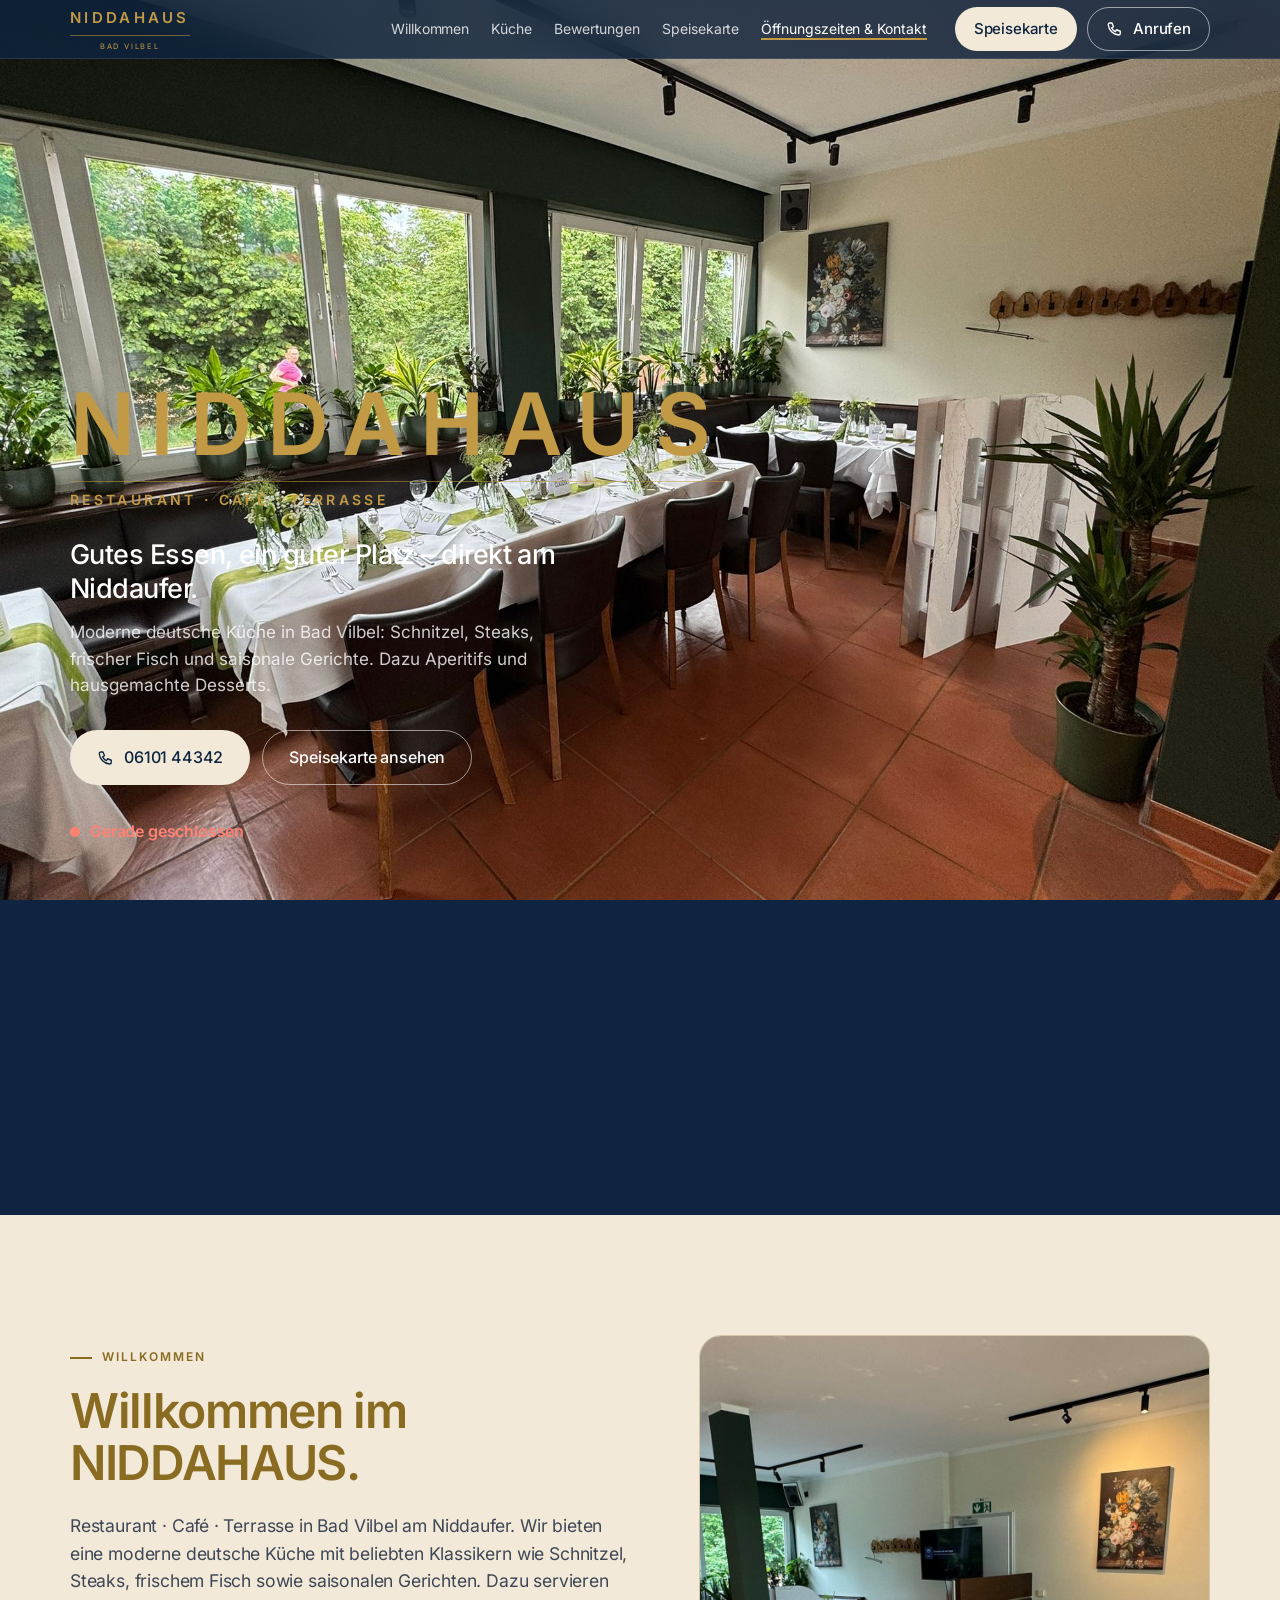
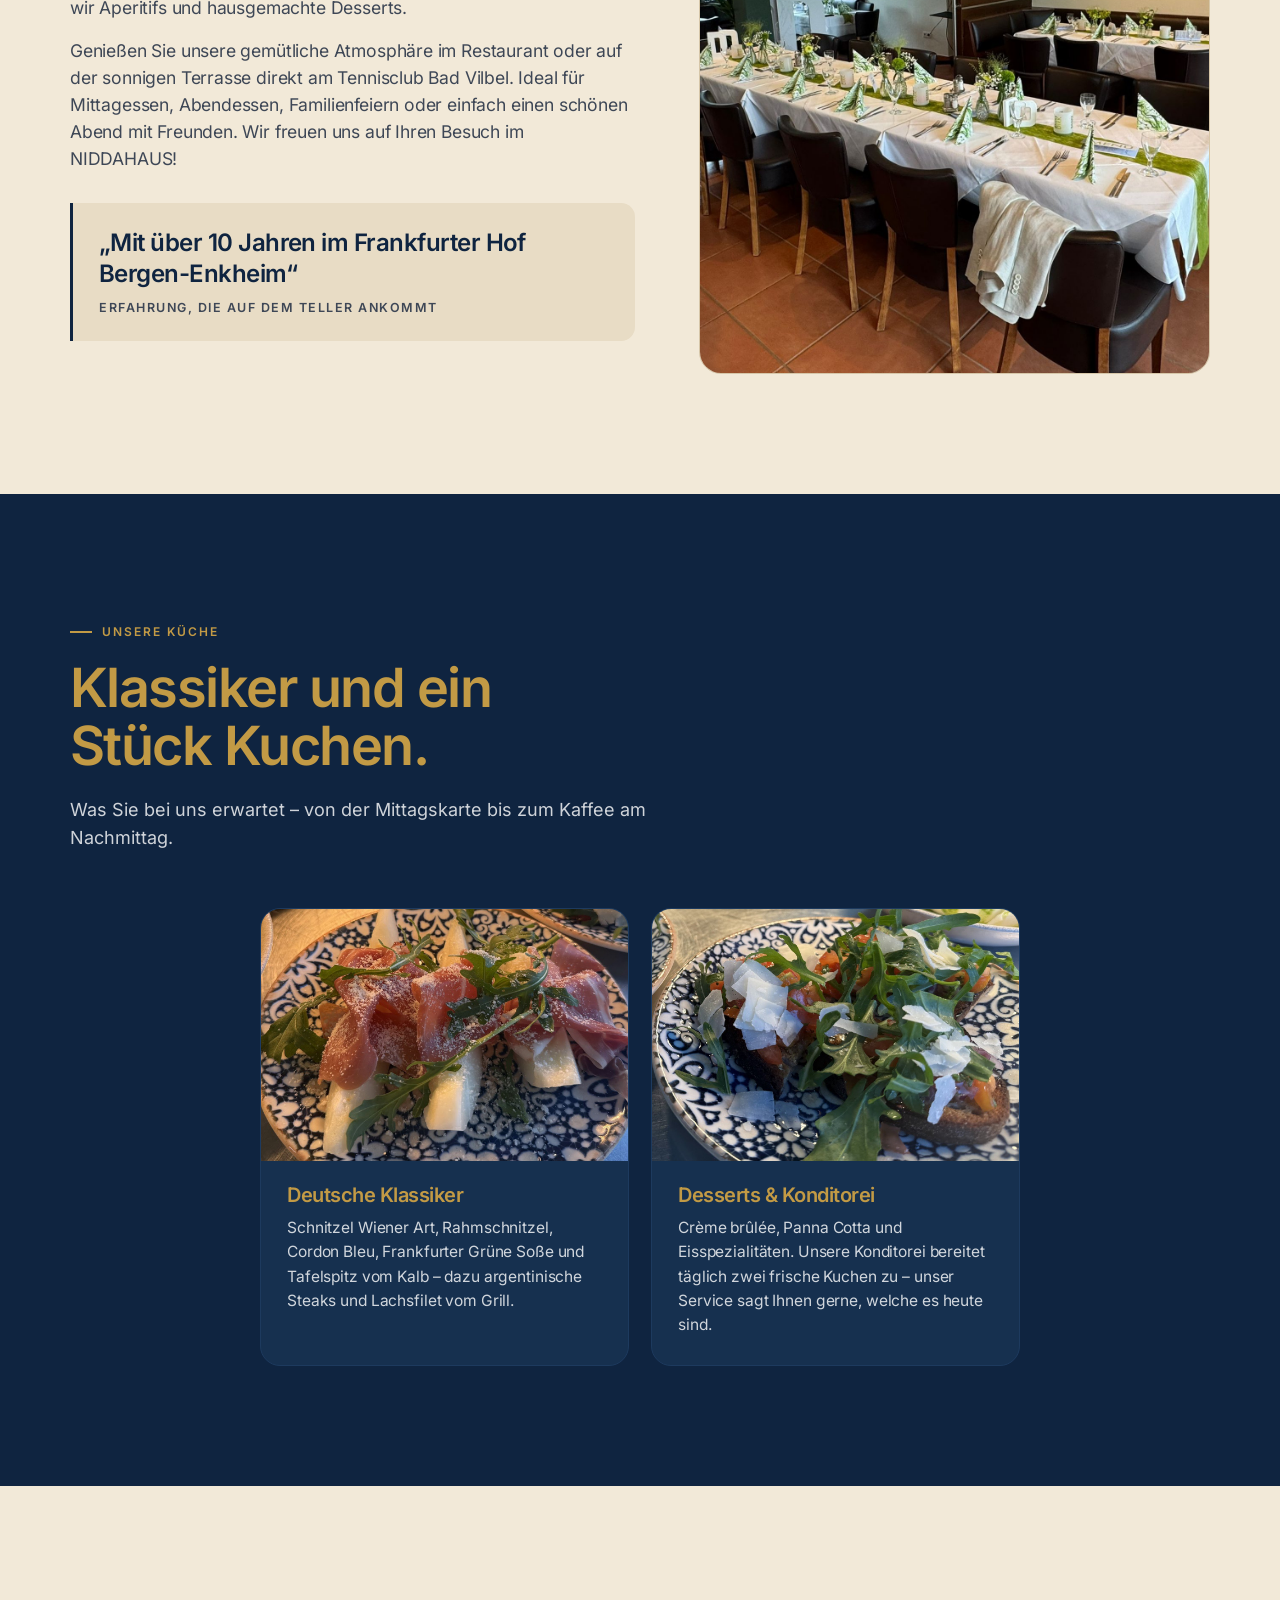
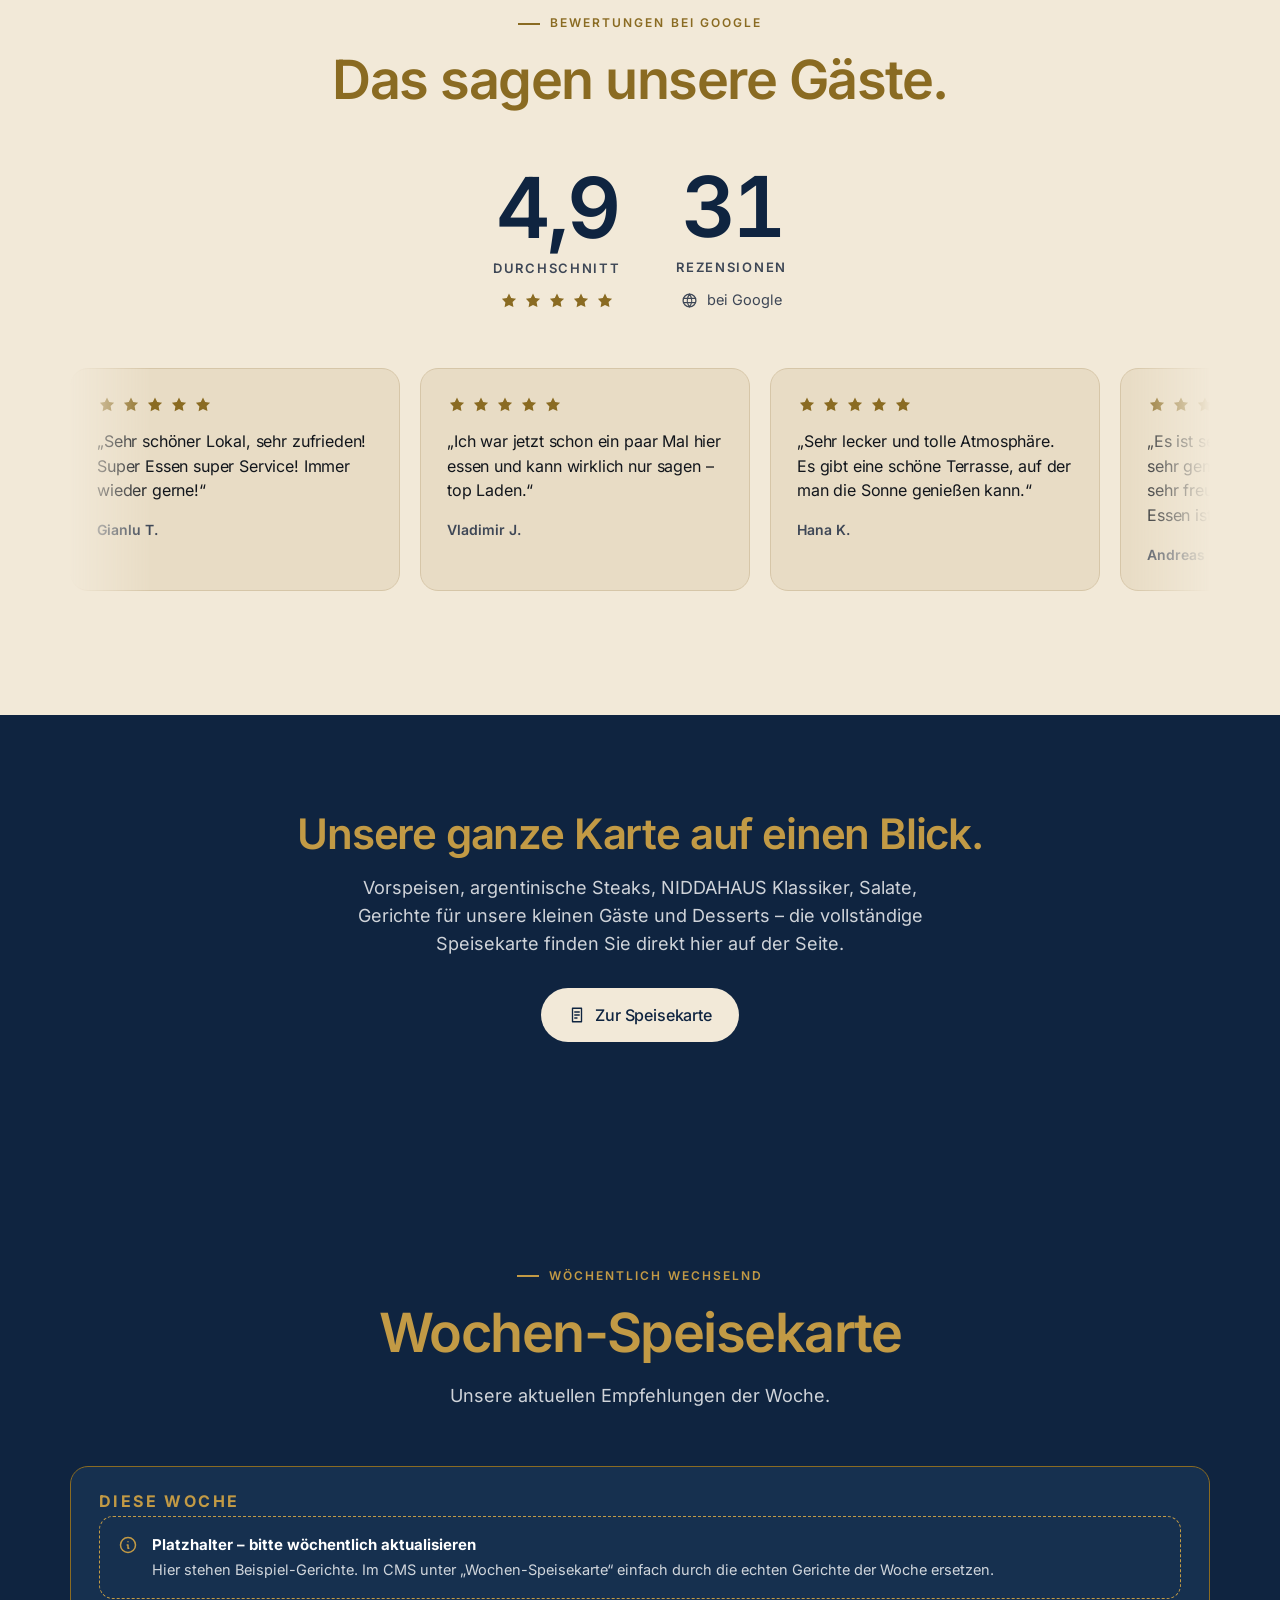
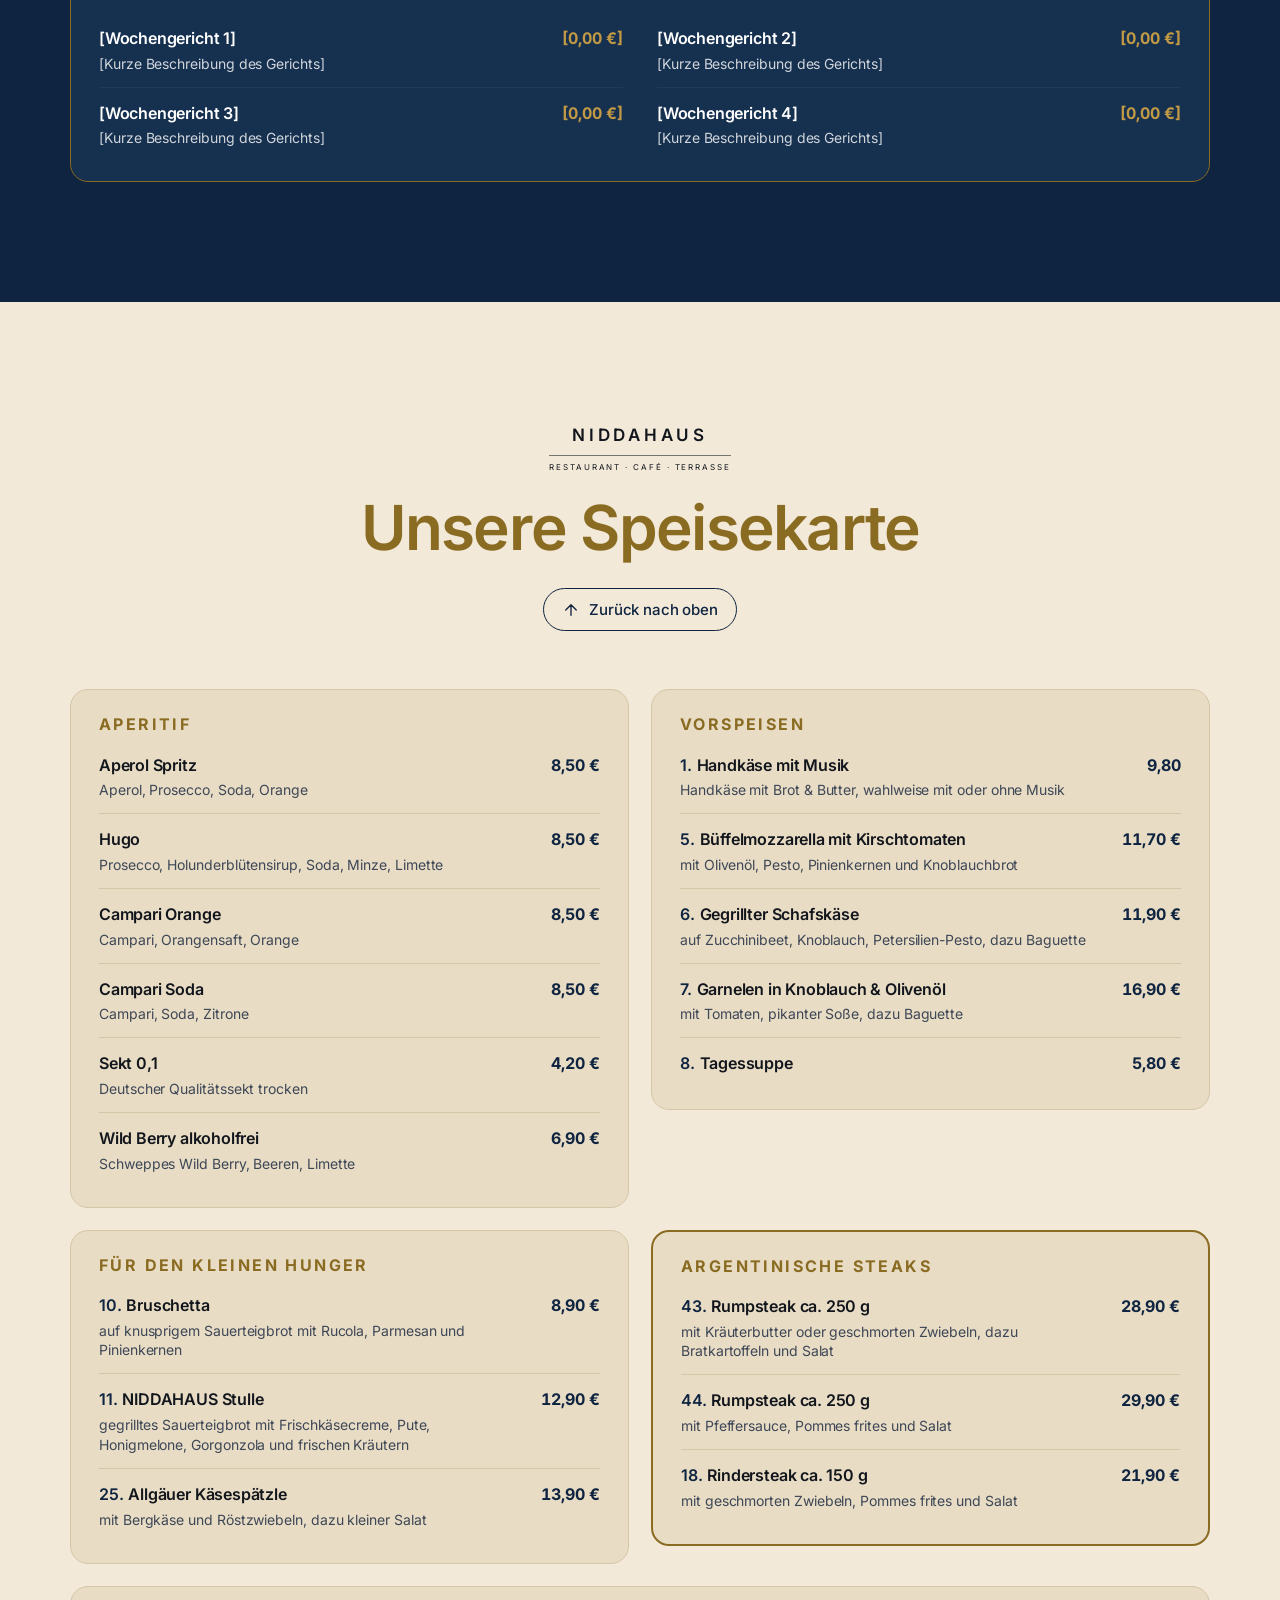
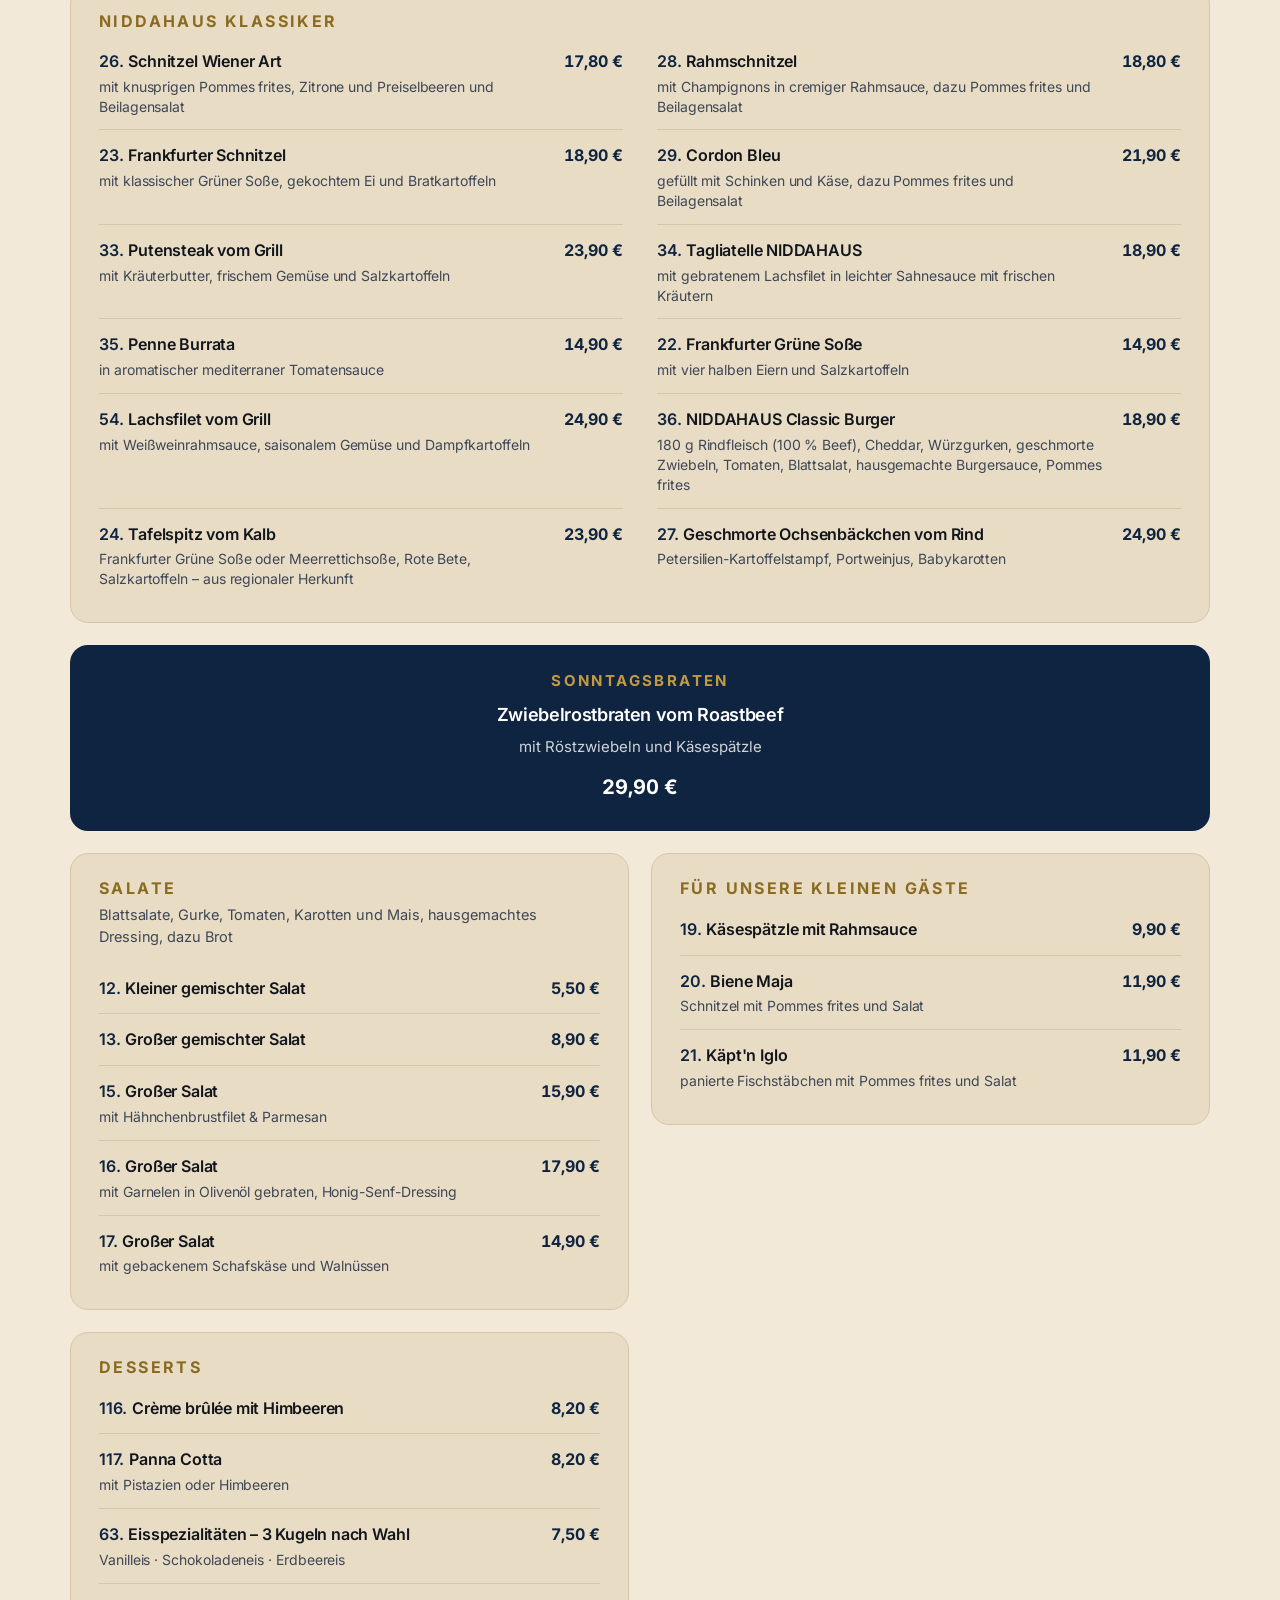
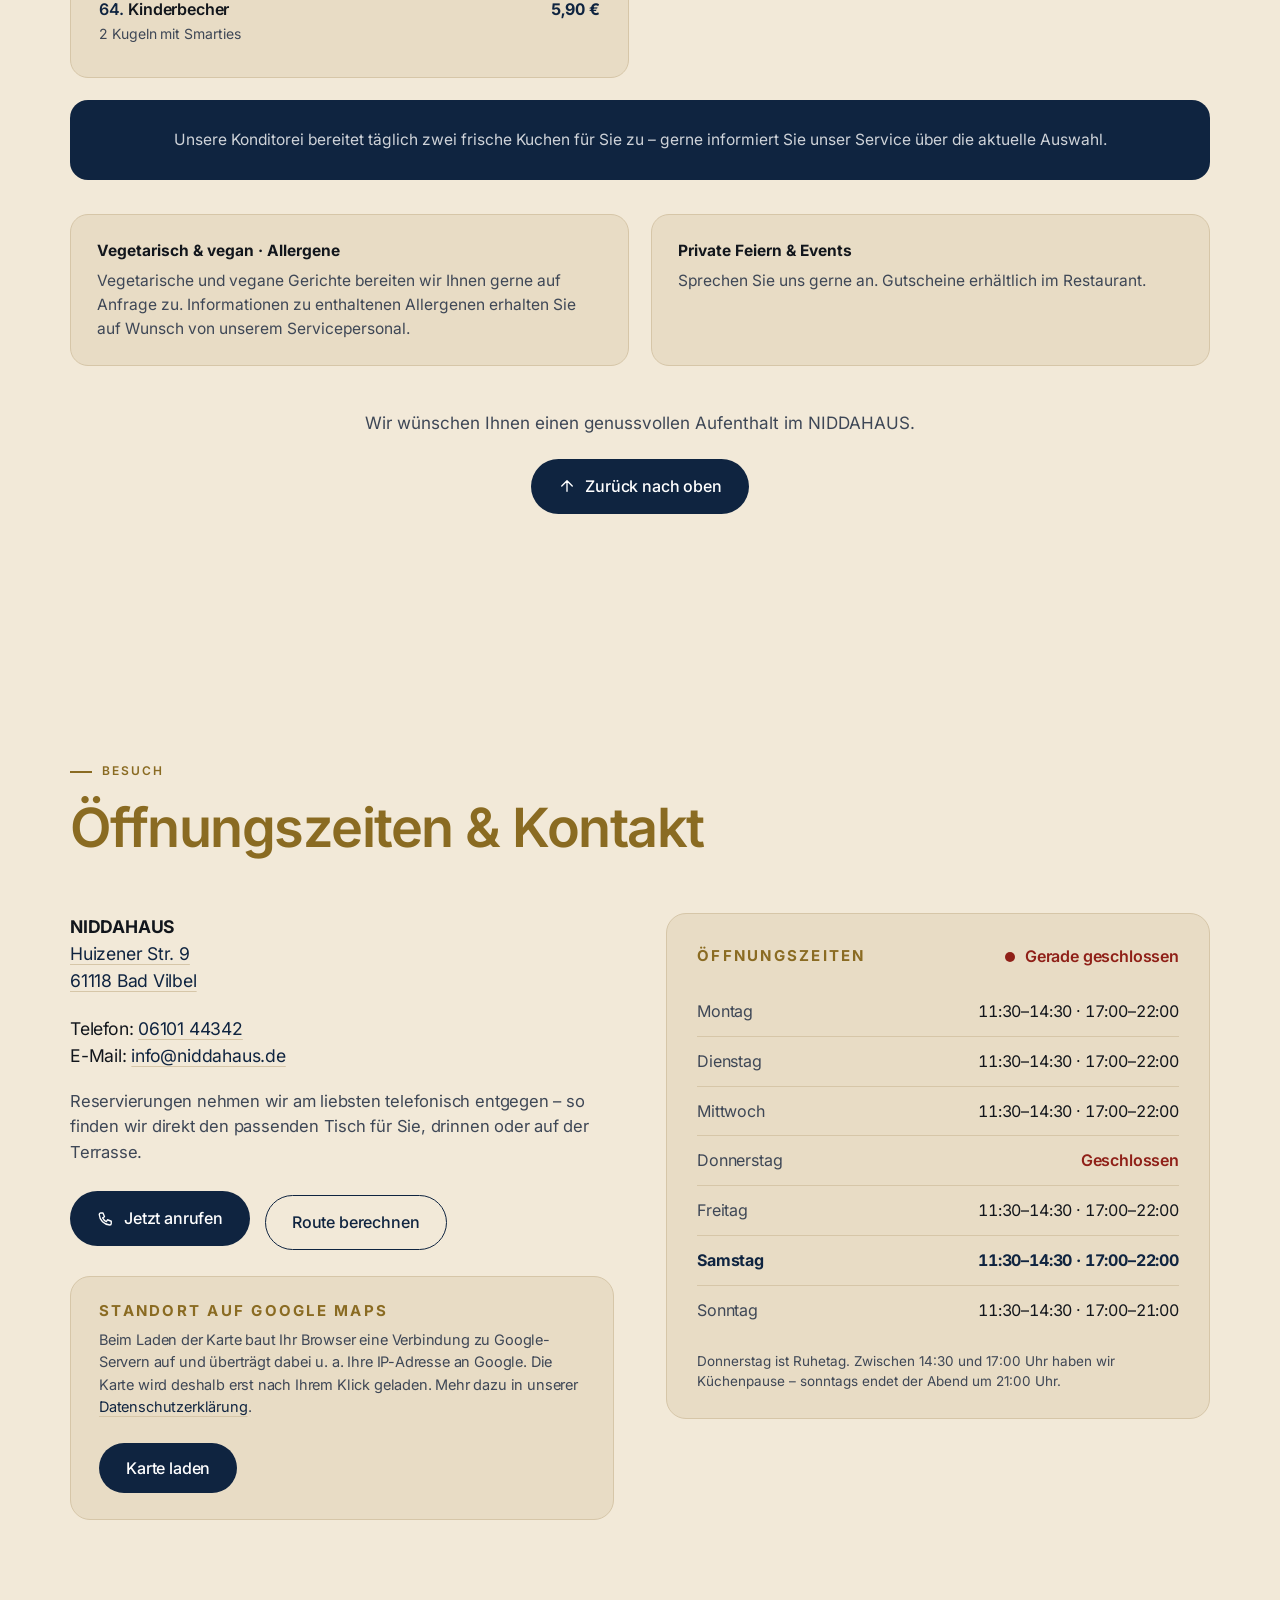
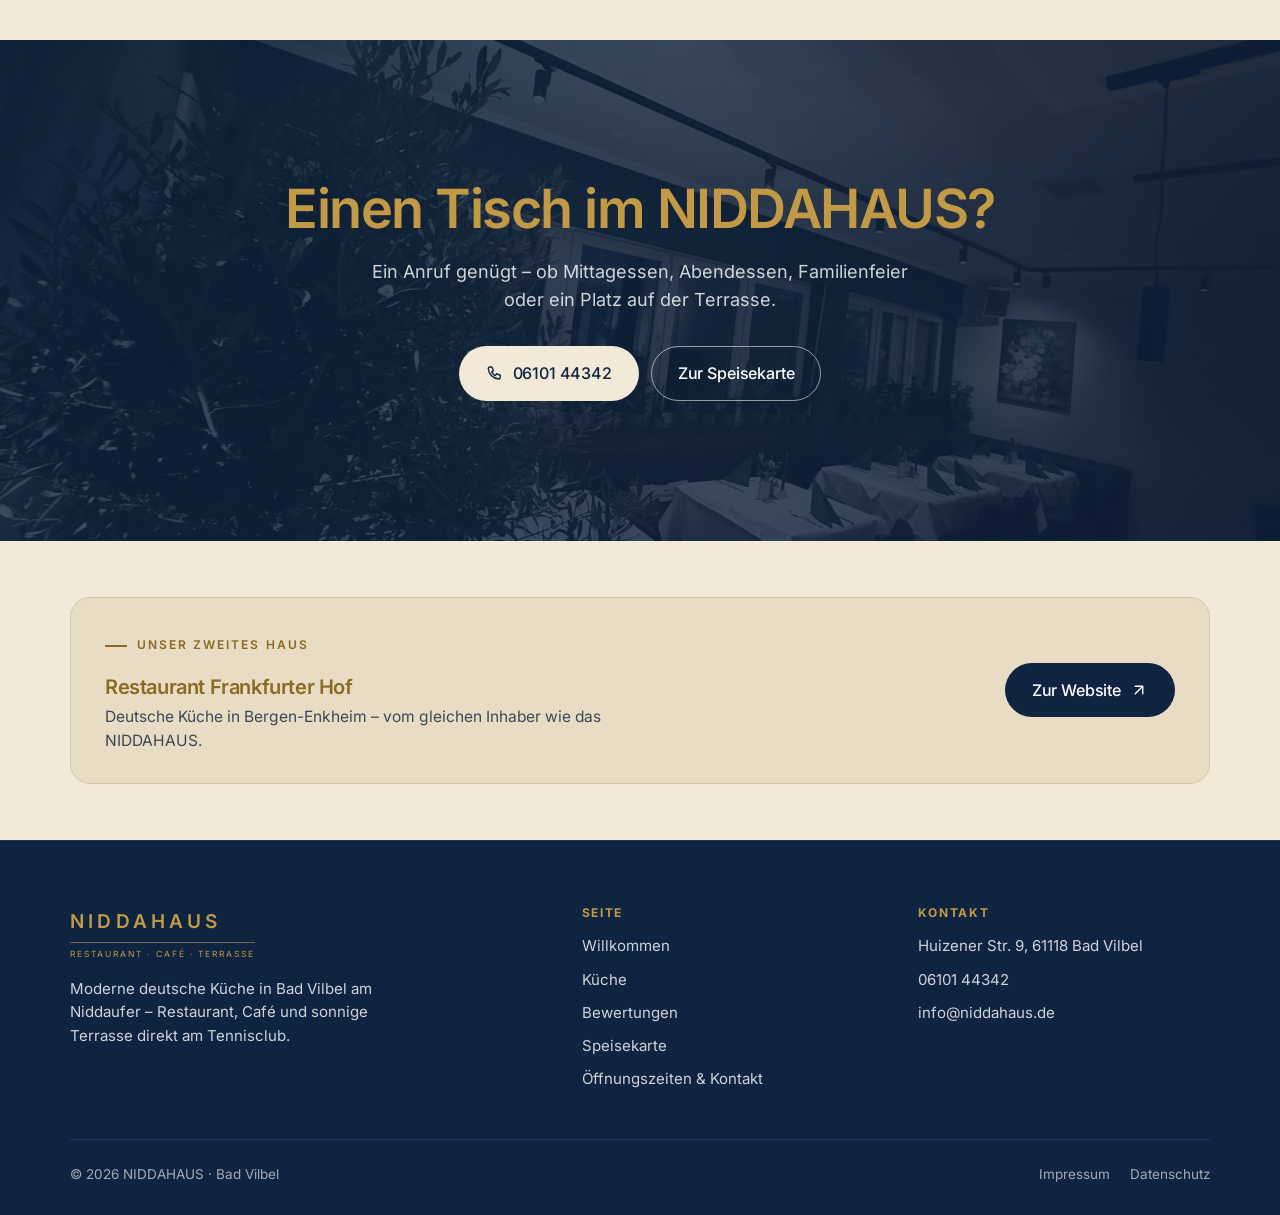
==== commit c004b6c3: "CMS: Bilder der Website (Start, Willkommen, Karten, Reservierungsband) vom Inhaber austauschbar Co-A" ====
--- a/index.html
+++ b/index.html
@@ -740,7 +740,7 @@
 <!-- ===== HERO ===== -->
 <div class="hero-stage" id="heroStage">
   <header class="hero" id="top">
-    <div class="hero-media" aria-hidden="true"><img src="images/hero.jpg" alt="" fetchpriority="high" decoding="async"></div>
+    <div class="hero-media" aria-hidden="true"><img data-bild="hero" src="images/hero.jpg" alt="" fetchpriority="high" decoding="async"></div>
     <div class="hero-scrim" aria-hidden="true"></div>
 
     <div class="wrap hero-inner">
@@ -780,7 +780,7 @@
       </div>
     </div>
     <div class="shot rv d1">
-      <img src="images/g-interieur.jpg" alt="Gedeckter Tisch mit Weingläsern und Servietten im Restaurant" loading="lazy">
+      <img data-bild="willkommen" src="images/g-interieur.jpg" alt="Gedeckter Tisch mit Weingläsern und Servietten im Restaurant" loading="lazy">
     </div>
   </div>
 </section>
@@ -795,7 +795,7 @@
     </div>
     <div class="cards">
       <article class="card rv">
-        <div class="card-img"><img src="images/karte-klassiker.jpg" alt="Vorspeisenteller mit Parmaschinken, Melone und Rucola" loading="lazy"></div>
+        <div class="card-img"><img data-bild="klassiker" src="images/karte-klassiker.jpg" alt="Vorspeisenteller mit Parmaschinken, Melone und Rucola" loading="lazy"></div>
         <div class="card-body">
           <h3>Deutsche Klassiker</h3>
           <p>Schnitzel Wiener Art, Rahmschnitzel, Cordon Bleu, Frankfurter Grüne Soße und Tafelspitz
@@ -803,7 +803,7 @@
         </div>
       </article>
       <article class="card rv d1">
-        <div class="card-img"><img src="images/karte-konditorei.jpg" alt="Bruschetta mit Tomate, Rucola und Parmesan" loading="lazy"></div>
+        <div class="card-img"><img data-bild="konditorei" src="images/karte-konditorei.jpg" alt="Bruschetta mit Tomate, Rucola und Parmesan" loading="lazy"></div>
         <div class="card-body">
           <h3>Desserts &amp; Konditorei</h3>
           <p>Crème brûlée, Panna Cotta und Eisspezialitäten. Unsere Konditorei bereitet täglich
@@ -1132,7 +1132,7 @@
 
 <!-- ===== CTA-BAND ===== -->
 <section class="cta">
-  <div class="cta-bg" aria-hidden="true"><img src="images/cta-band.jpg" alt=""></div>
+  <div class="cta-bg" aria-hidden="true"><img data-bild="cta" src="images/cta-band.jpg" alt=""></div>
   <div class="wrap rv">
     <h2>Einen Tisch im NIDDAHAUS?</h2>
     <p>Ein Anruf genügt – ob Mittagessen, Abendessen, Familienfeier oder ein Platz auf der Terrasse.</p>
@@ -1396,5 +1396,23 @@
 })();
 </script>
 
+<script>
+/* Bilder aus dem CMS (content/bilder.json): ersetzt nur, was der Inhaber geändert hat.
+   Fehlt die Datei oder ein Eintrag, bleiben die eingebauten Standard-Bilder stehen. */
+(function(){
+  fetch('content/bilder.json', { cache: 'no-store' })
+    .then(function(r){ return r.ok ? r.json() : {}; })
+    .then(function(d){
+      document.querySelectorAll('img[data-bild]').forEach(function(img){
+        var e = d[img.getAttribute('data-bild')];
+        if (!e) return;
+        var src = (e.bild || '').replace(/^\//, '');
+        if (src && img.getAttribute('src') !== src) img.setAttribute('src', src);
+        if (typeof e.alt === 'string' && img.closest('[aria-hidden="true"]') === null) img.setAttribute('alt', e.alt);
+      });
+    })
+    .catch(function(){});
+})();
+</script>
 </body>
 </html>
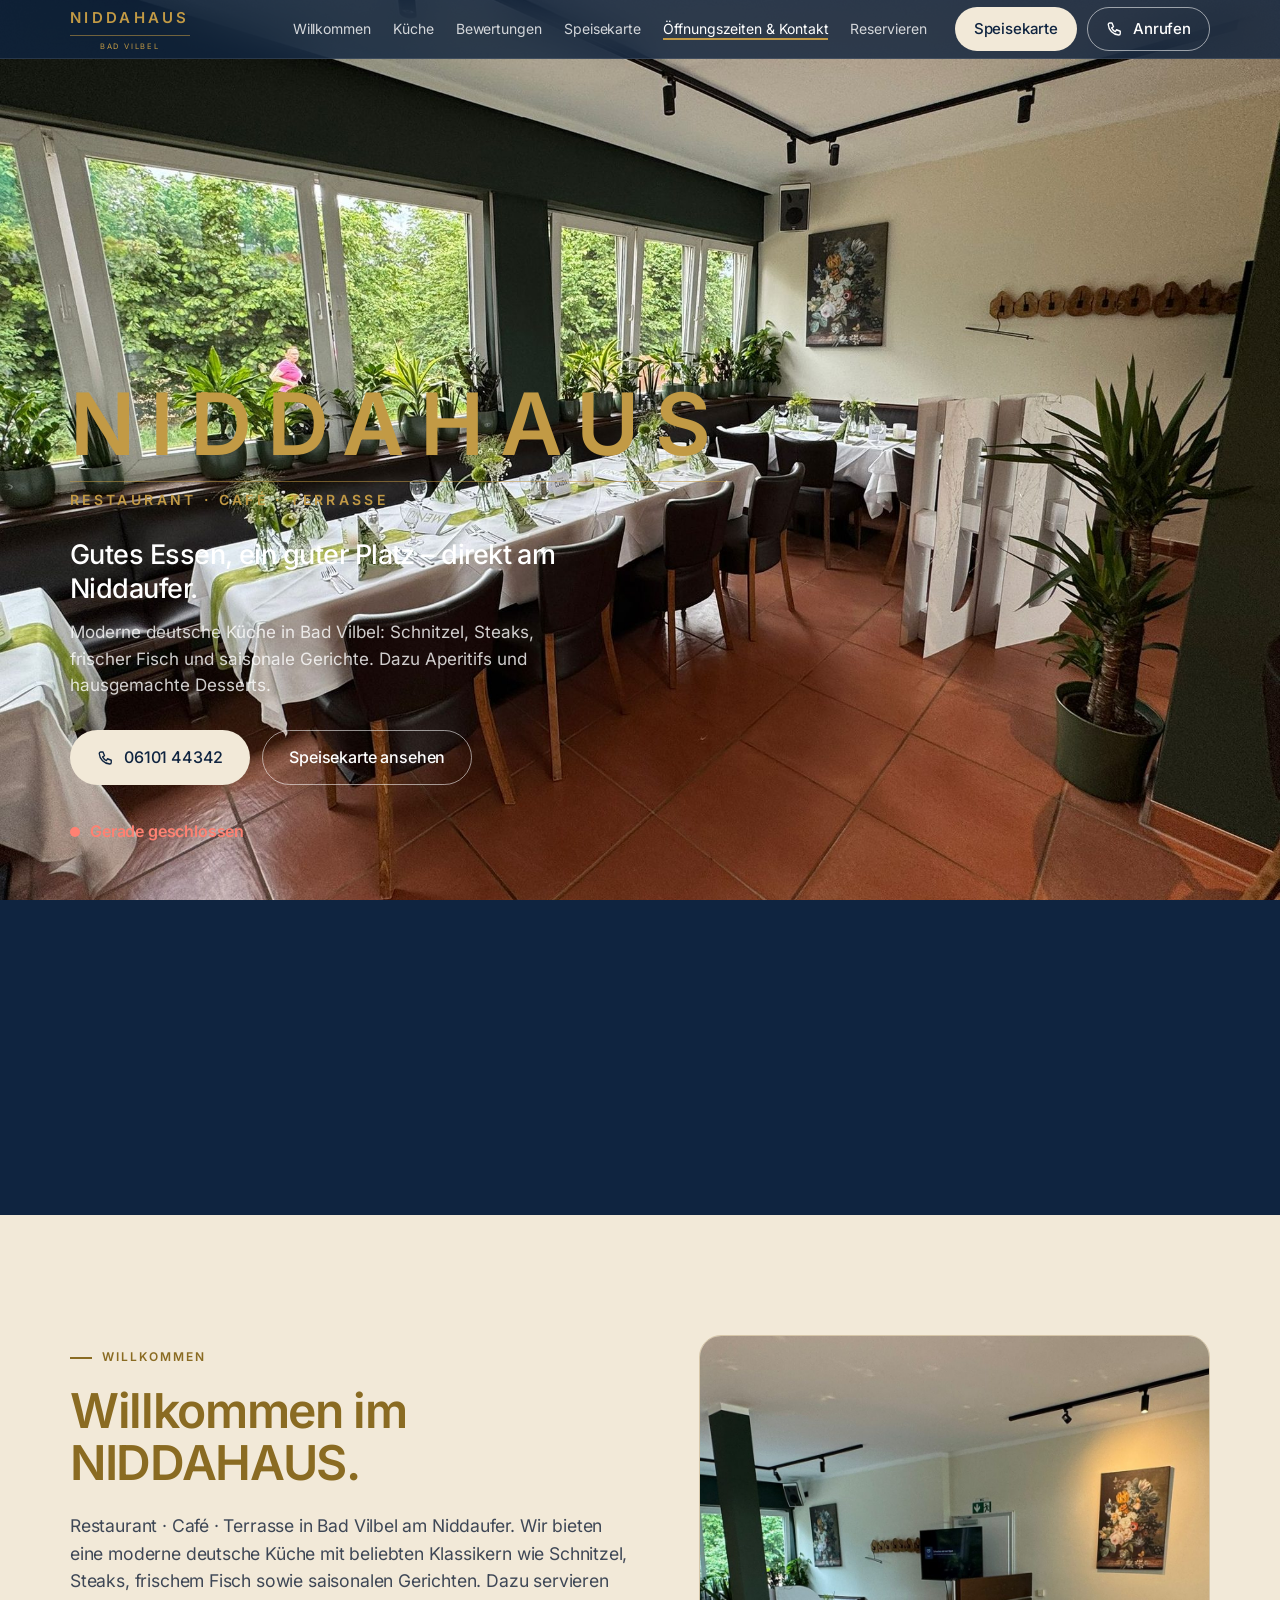
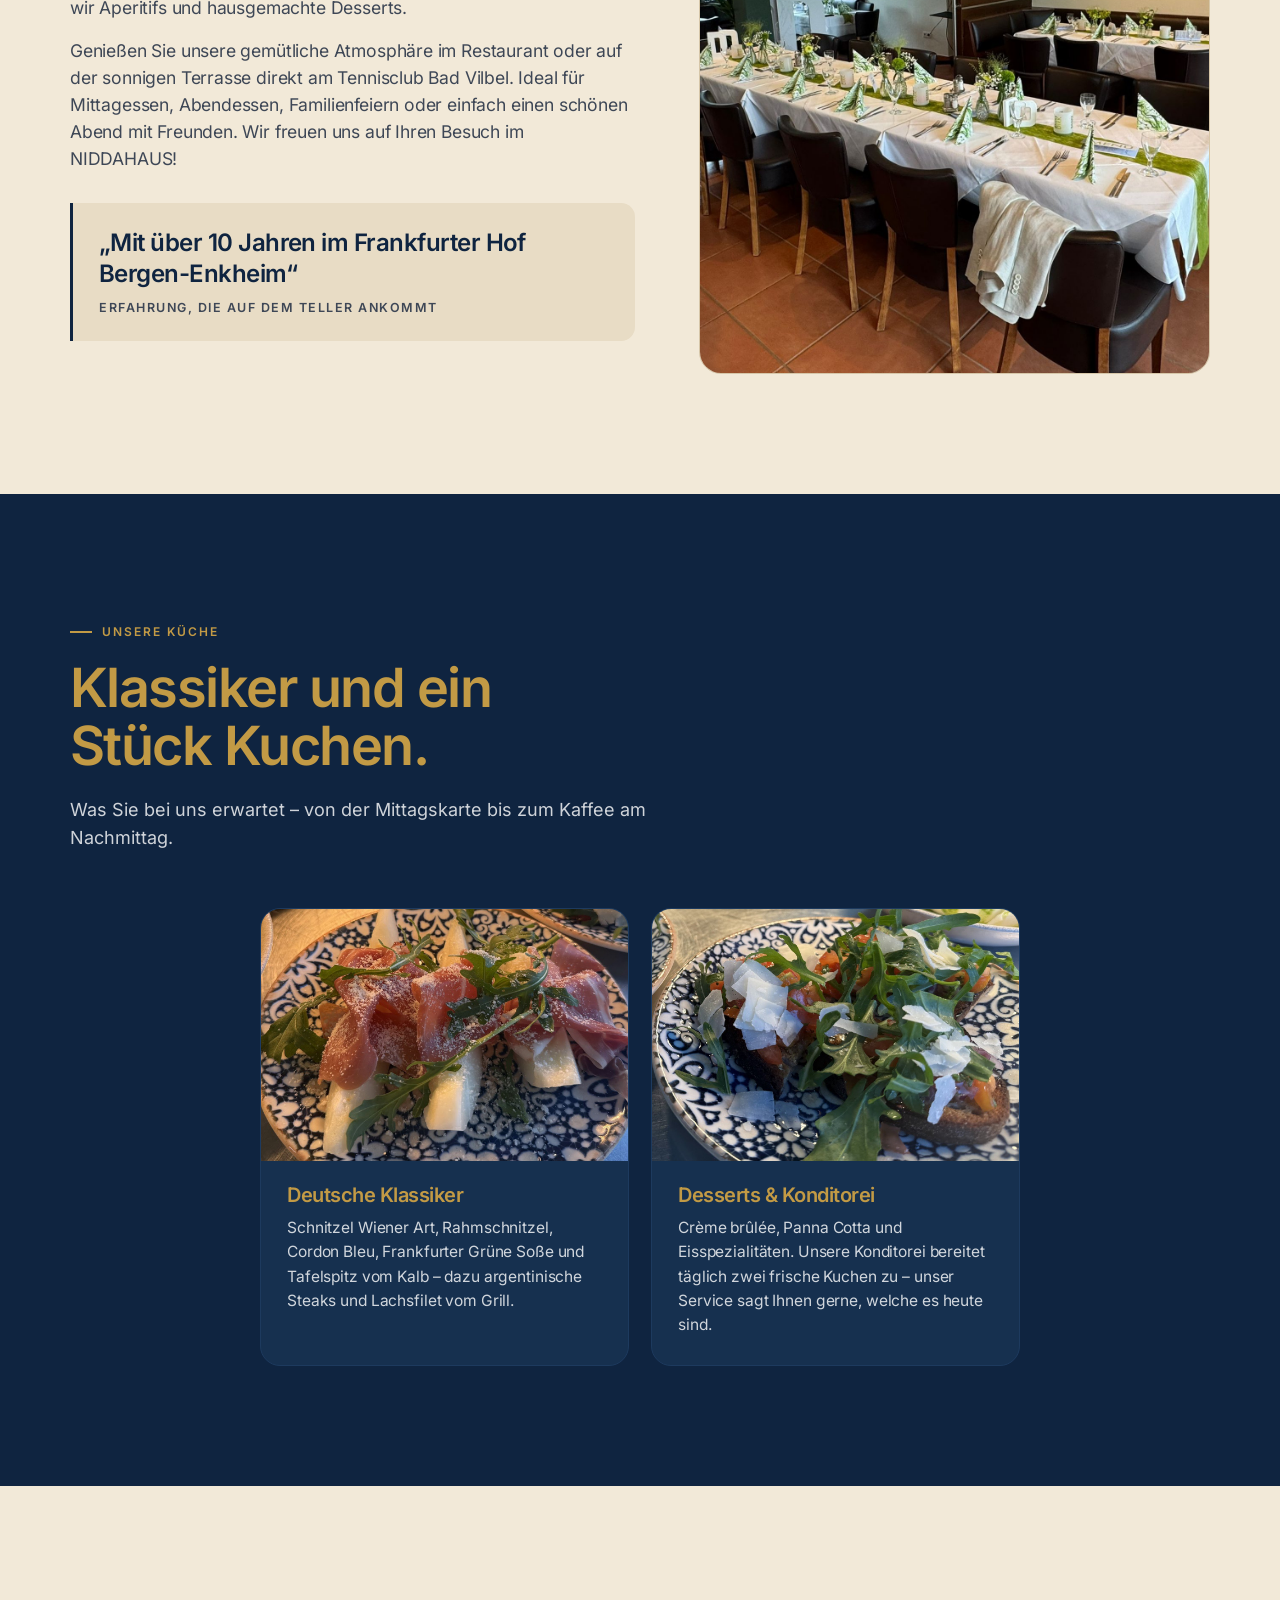
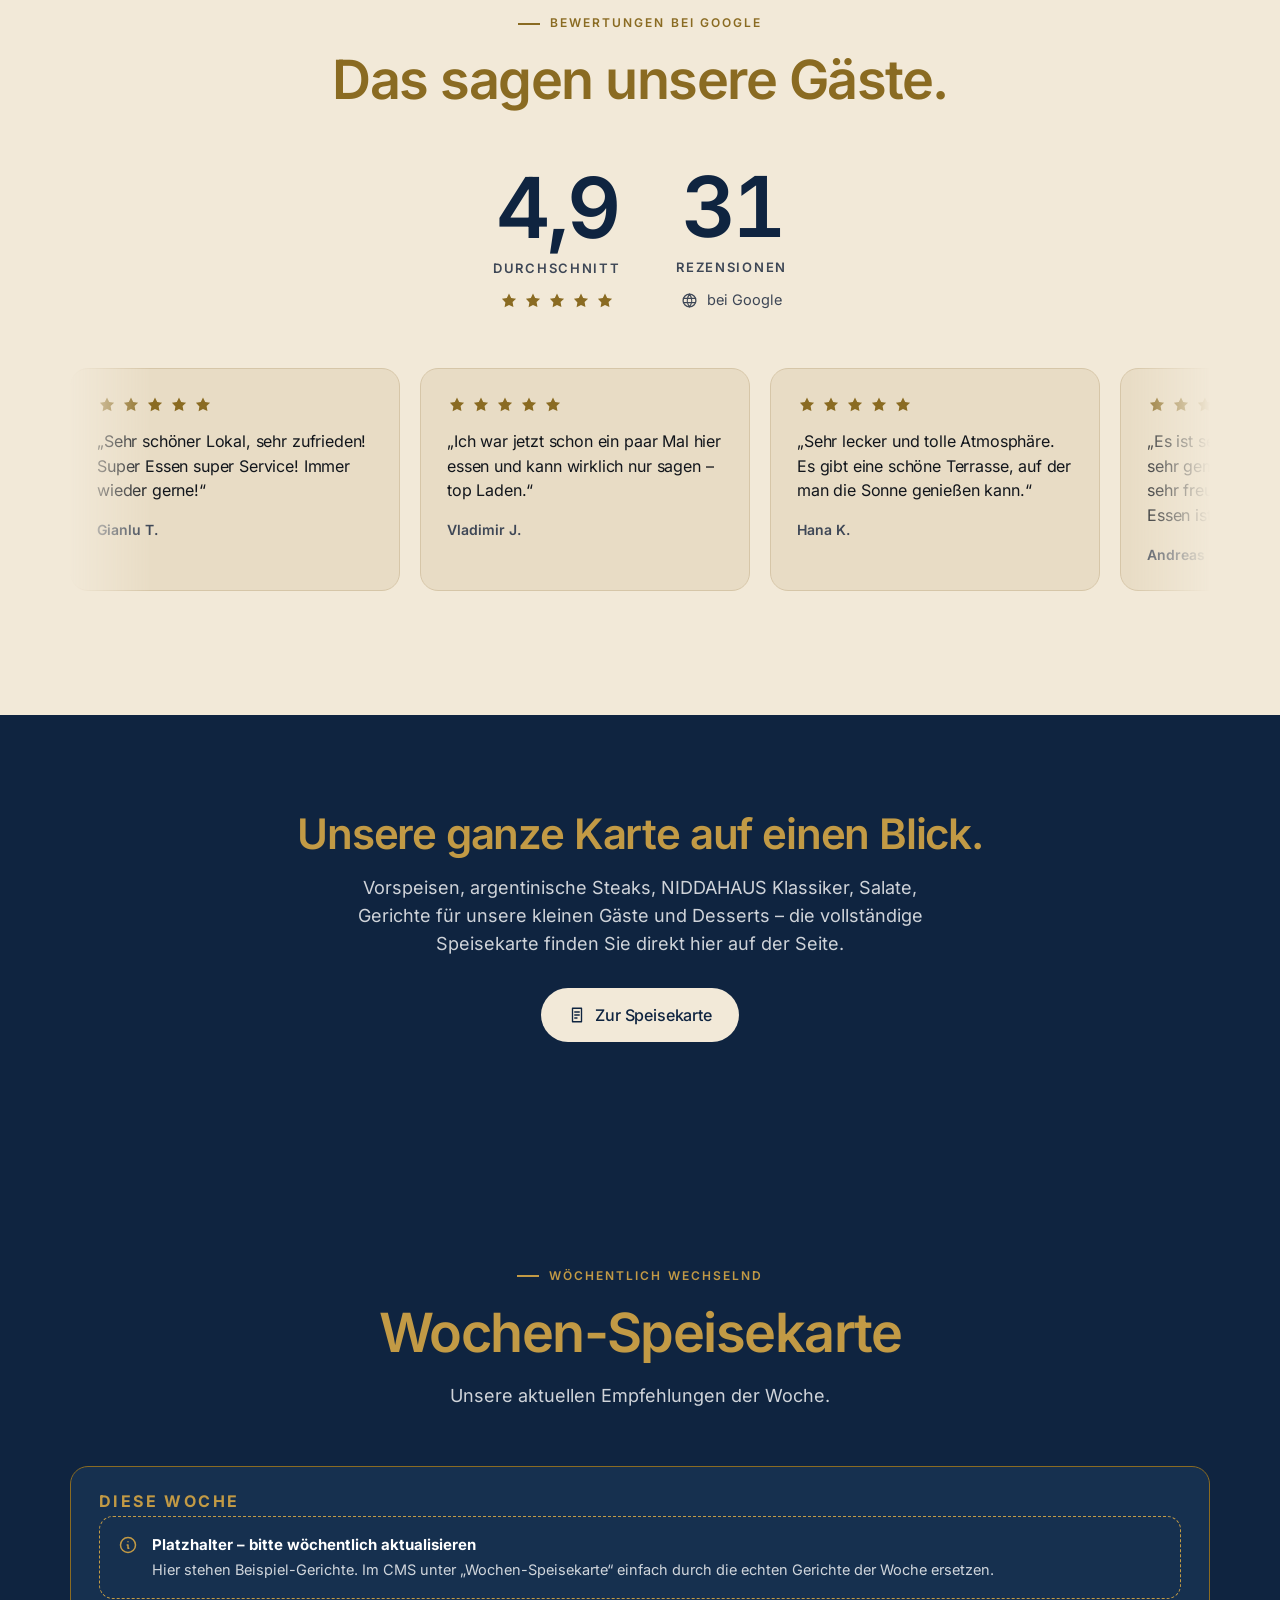
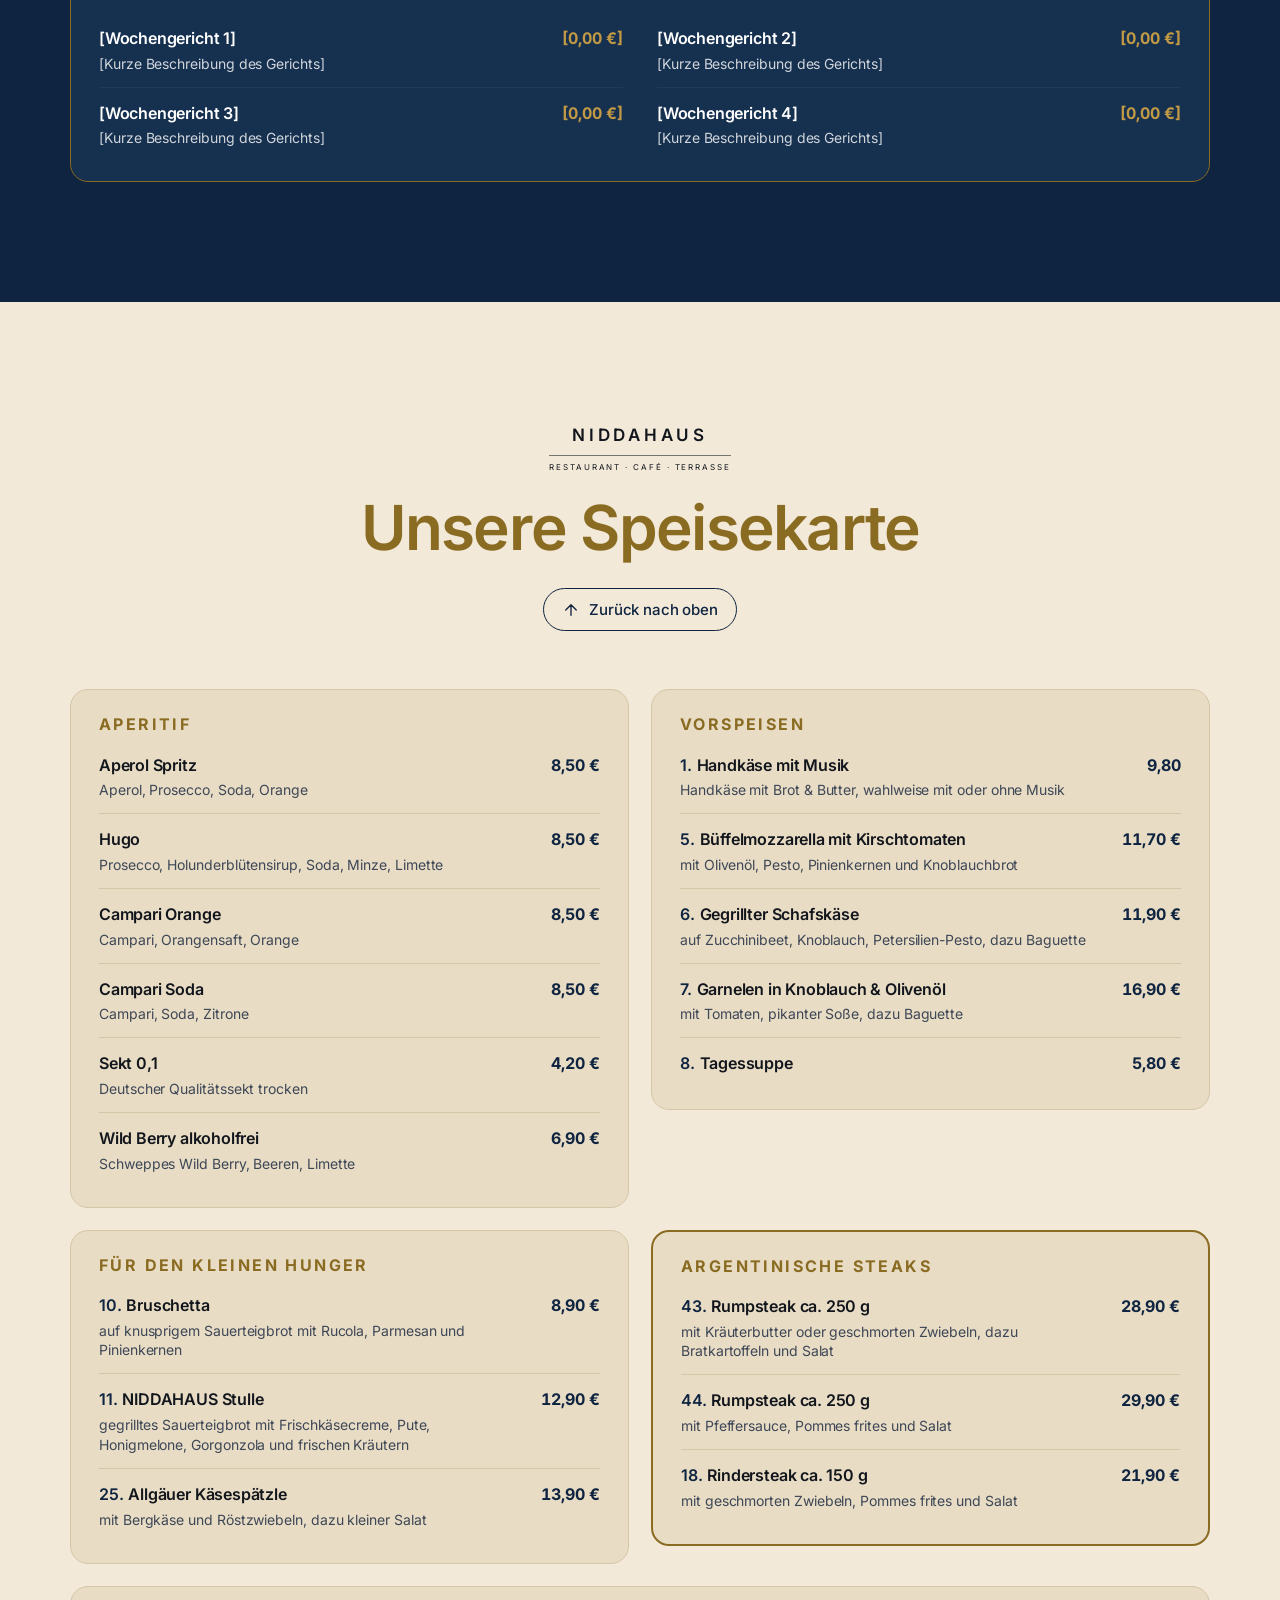
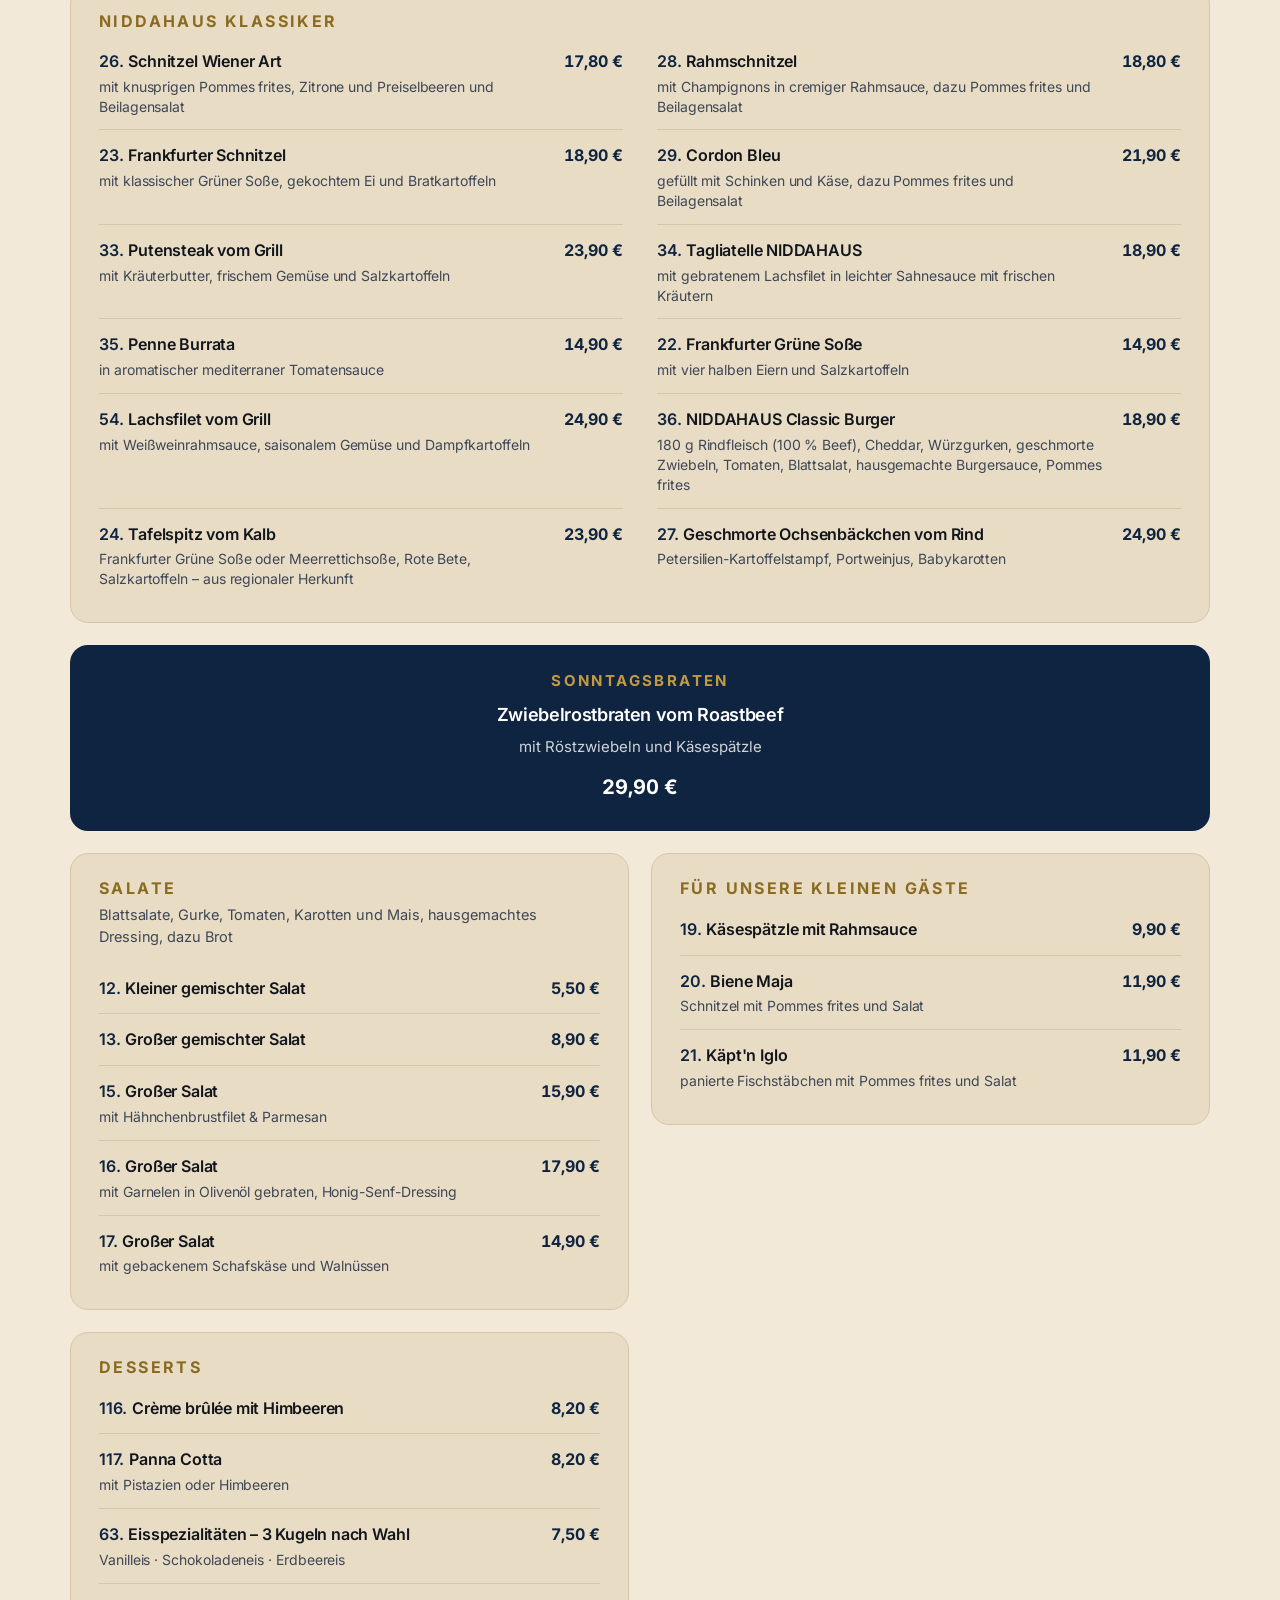
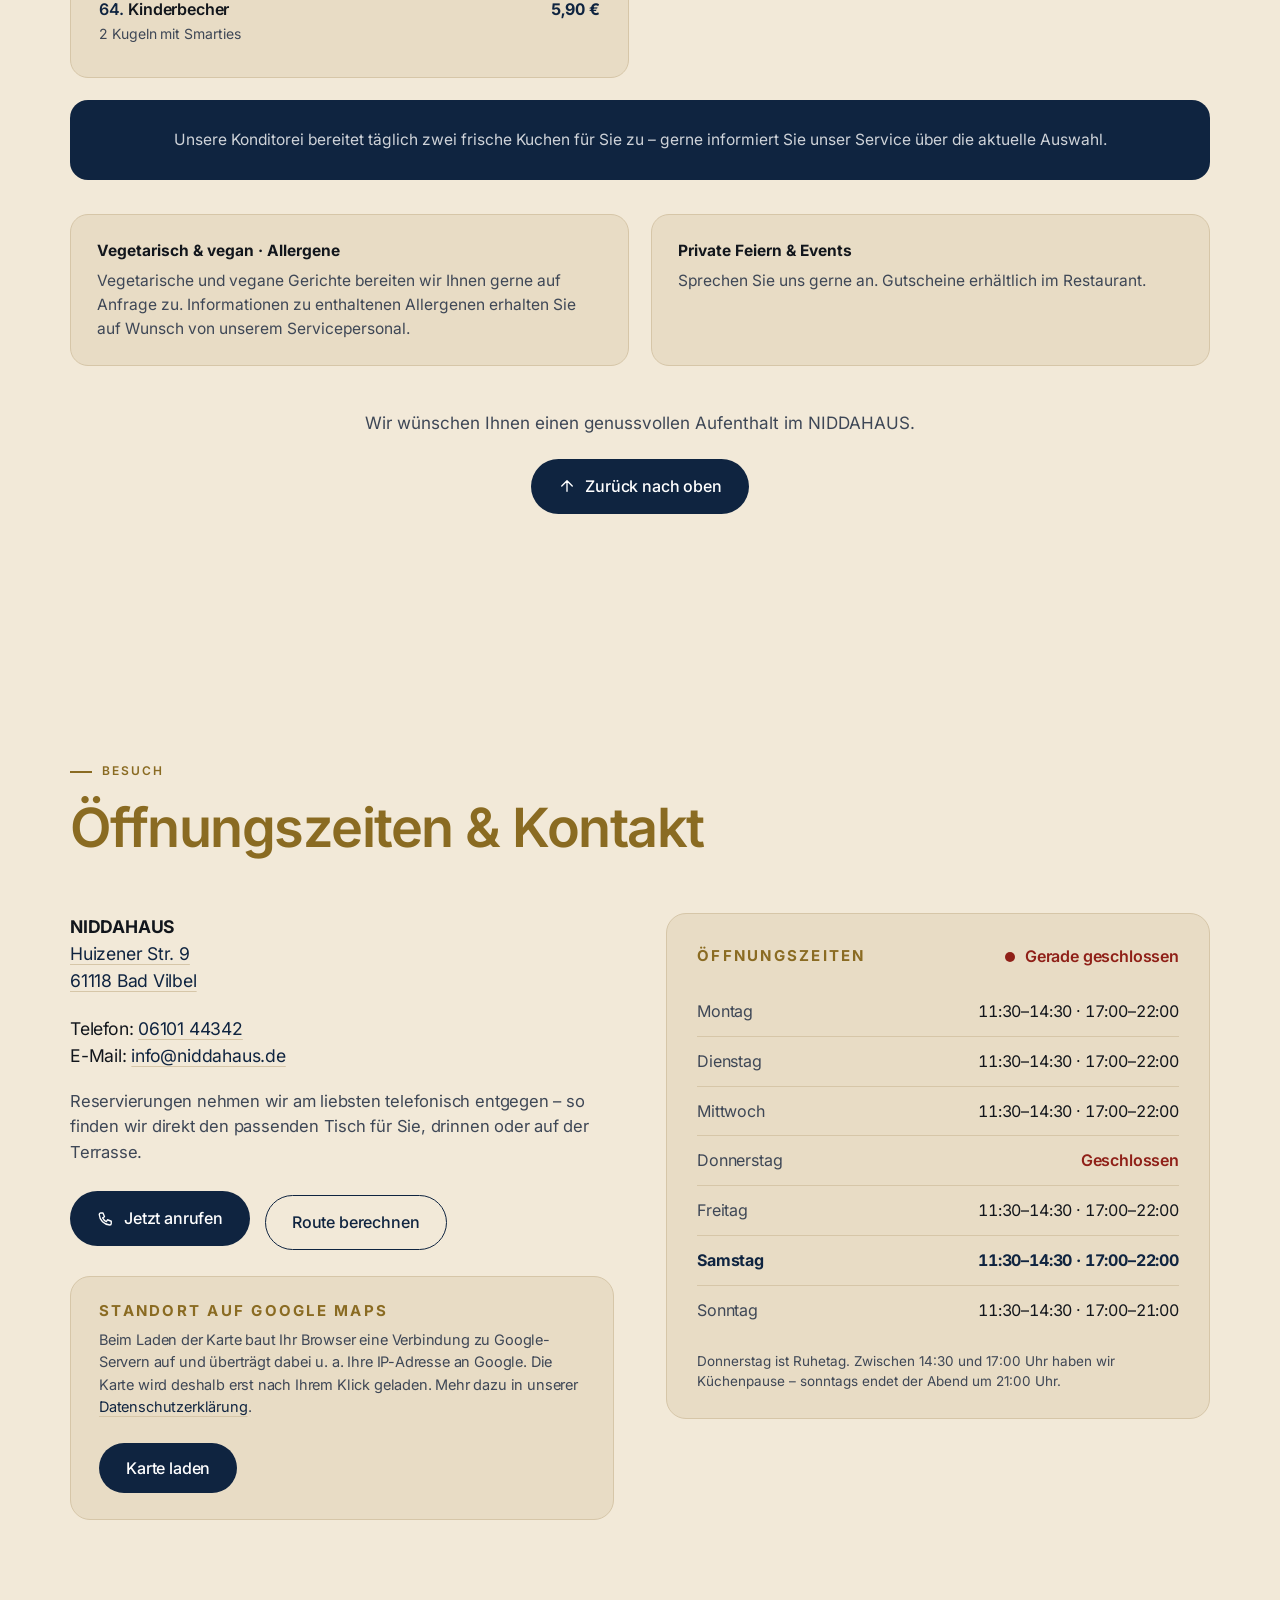
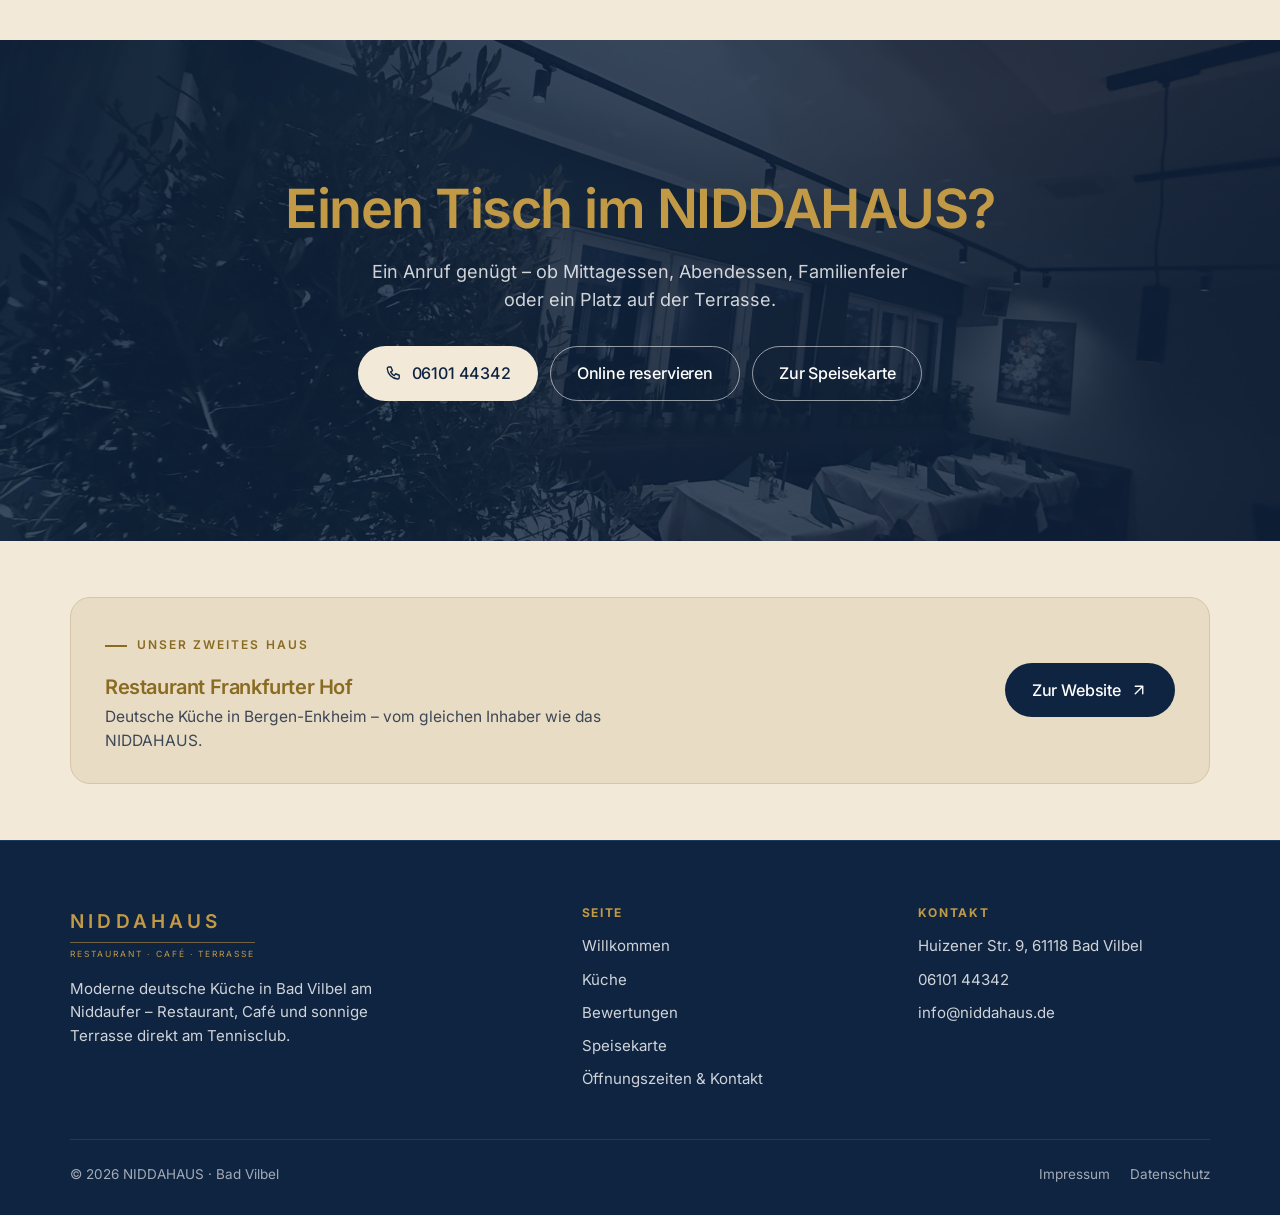
==== commit 8617cf79: "Reservierung: Online-Buchungsknopf im Reservierungs-Band, per CMS pflegbar Co-Authored-By: Claude So" ====
--- a/index.html
+++ b/index.html
@@ -390,6 +390,10 @@
   .card-img{ aspect-ratio:16/11; overflow:hidden; background:var(--navy-3); }
   .card-img img{ width:100%; height:100%; object-fit:cover; }  /* bewusst ohne Animation */
   .card-body{ padding:24px 26px 28px; display:flex; flex-direction:column; gap:10px; }
+  /* Küche-Sektion: beliebig viele Karten aus dem CMS (content/kueche.json) */
+  .cards.many{ grid-template-columns:repeat(3,1fr); max-width:1100px; }
+  @media (max-width:960px){ .cards.many{ grid-template-columns:repeat(2,1fr); } }
+  @media (max-width:700px){ .cards.many{ grid-template-columns:1fr; max-width:480px; } }
   .card h3{ font-size:20px; color:var(--gold); letter-spacing:-.024em; }
   .card p{ font-size:15.5px; color:var(--white-2); letter-spacing:-.008em; }
 
@@ -733,6 +737,7 @@
       <a href="#bewertungen">Bewertungen</a>
       <a href="#speisekarte">Speisekarte</a>
       <a href="#kontakt">Öffnungszeiten &amp; Kontakt</a>
+      <a href="#reservieren">Reservieren</a>
     </div>
   </div>
 </nav>
@@ -793,9 +798,9 @@
       <h2 class="split">Klassiker und ein Stück Kuchen.</h2>
       <p>Was Sie bei uns erwartet – von der Mittagskarte bis zum Kaffee am Nachmittag.</p>
     </div>
-    <div class="cards">
+    <div class="cards" id="kuecheCards">
       <article class="card rv">
-        <div class="card-img"><img data-bild="klassiker" src="images/karte-klassiker.jpg" alt="Vorspeisenteller mit Parmaschinken, Melone und Rucola" loading="lazy"></div>
+        <div class="card-img"><img src="images/karte-klassiker.jpg" alt="Vorspeisenteller mit Parmaschinken, Melone und Rucola" loading="lazy"></div>
         <div class="card-body">
           <h3>Deutsche Klassiker</h3>
           <p>Schnitzel Wiener Art, Rahmschnitzel, Cordon Bleu, Frankfurter Grüne Soße und Tafelspitz
@@ -803,7 +808,7 @@
         </div>
       </article>
       <article class="card rv d1">
-        <div class="card-img"><img data-bild="konditorei" src="images/karte-konditorei.jpg" alt="Bruschetta mit Tomate, Rucola und Parmesan" loading="lazy"></div>
+        <div class="card-img"><img src="images/karte-konditorei.jpg" alt="Bruschetta mit Tomate, Rucola und Parmesan" loading="lazy"></div>
         <div class="card-body">
           <h3>Desserts &amp; Konditorei</h3>
           <p>Crème brûlée, Panna Cotta und Eisspezialitäten. Unsere Konditorei bereitet täglich
@@ -1131,16 +1136,17 @@
 </section>
 
 <!-- ===== CTA-BAND ===== -->
-<section class="cta">
+<section class="cta" id="reservieren">
   <div class="cta-bg" aria-hidden="true"><img data-bild="cta" src="images/cta-band.jpg" alt=""></div>
   <div class="wrap rv">
-    <h2>Einen Tisch im NIDDAHAUS?</h2>
-    <p>Ein Anruf genügt – ob Mittagessen, Abendessen, Familienfeier oder ein Platz auf der Terrasse.</p>
+    <h2 id="resH">Einen Tisch im NIDDAHAUS?</h2>
+    <p id="resP">Ein Anruf genügt – ob Mittagessen, Abendessen, Familienfeier oder ein Platz auf der Terrasse.</p>
     <div class="cta-row">
       <a class="btn btn-beige" href="tel:+49610144342">
         <svg viewBox="0 0 24 24" fill="none" stroke="currentColor" stroke-width="1.8" stroke-linecap="round" stroke-linejoin="round"><path d="M5 4h3l2 5-2.5 1.5a11 11 0 0 0 5 5L14 13l5 2v3a2 2 0 0 1-2 2A15 15 0 0 1 3 6a2 2 0 0 1 2-2Z"/></svg>
         06101 44342
       </a>
+      <a class="btn btn-obeige" id="resBtn" href="#" target="_blank" rel="noopener" hidden>Online reservieren</a>
       <a class="btn btn-obeige" href="#speisekarte">Zur Speisekarte</a>
     </div>
   </div>
@@ -1414,5 +1420,59 @@
     .catch(function(){});
 })();
 </script>
+<script>
+/* Küche-Karten aus dem CMS (content/kueche.json). Fehlt die Datei oder ist sie leer,
+   bleiben die eingebauten Karten stehen. */
+(function(){
+  var box = document.getElementById('kuecheCards');
+  if (!box) return;
+  fetch('content/kueche.json', { cache: 'no-store' })
+    .then(function(r){ return r.ok ? r.json() : null; })
+    .then(function(d){
+      var list = d && d.karten;
+      if (!list || !list.length) return;
+      box.innerHTML = '';
+      list.forEach(function(k){
+        var a = document.createElement('article'); a.className = 'card';
+        if (k.bild){
+          var w = document.createElement('div'); w.className = 'card-img';
+          var i = document.createElement('img');
+          i.src = String(k.bild).replace(/^\//, ''); i.alt = k.alt || ''; i.loading = 'lazy';
+          w.appendChild(i); a.appendChild(w);
+        }
+        if (k.titel || k.text){
+          var b = document.createElement('div'); b.className = 'card-body';
+          if (k.titel){ var t = document.createElement('h3'); t.textContent = k.titel; b.appendChild(t); }
+          if (k.text){ var p = document.createElement('p'); p.textContent = k.text; b.appendChild(p); }
+          a.appendChild(b);
+        }
+        box.appendChild(a);
+      });
+      if (list.length > 2) box.classList.add('many');
+    })
+    .catch(function(){});
+})();
+</script>
+<script>
+/* Reservierung aus dem CMS (content/reservierung.json). Der Online-Knopf erscheint erst,
+   wenn der Inhaber einen Link eingetragen hat. Es wird nichts eingebettet: eine Verbindung
+   zum Buchungsanbieter entsteht erst nach dem Klick auf den Knopf. */
+(function(){
+  fetch('content/reservierung.json', { cache: 'no-store' })
+    .then(function(r){ return r.ok ? r.json() : null; })
+    .then(function(d){
+      if (!d) return;
+      var h = document.getElementById('resH'), p = document.getElementById('resP'), b = document.getElementById('resBtn');
+      if (d.ueberschrift && h) h.textContent = d.ueberschrift;
+      if (d.text && p) p.textContent = d.text;
+      if (b && /^https:\/\//i.test(d.link || '')){
+        b.href = d.link;
+        if (d.button_text) b.textContent = d.button_text;
+        b.hidden = false;
+      }
+    })
+    .catch(function(){});
+})();
+</script>
 </body>
 </html>
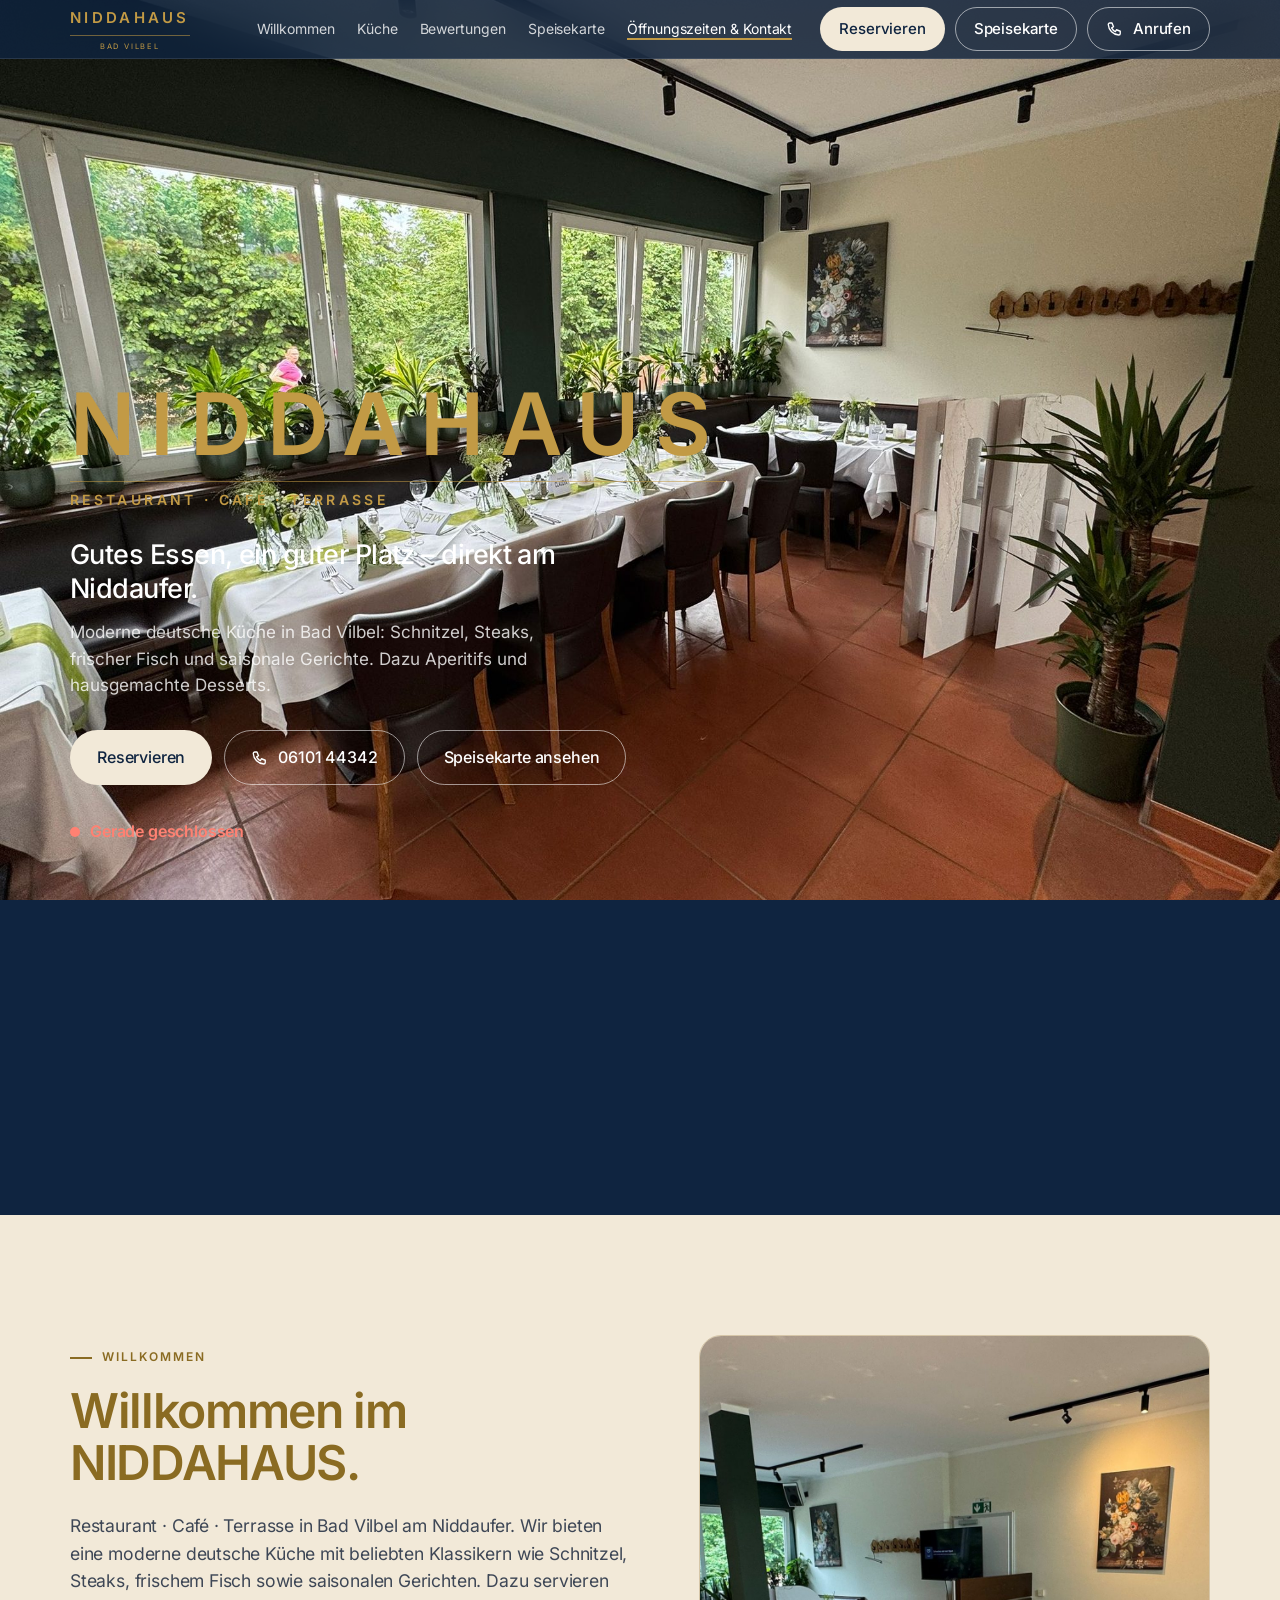
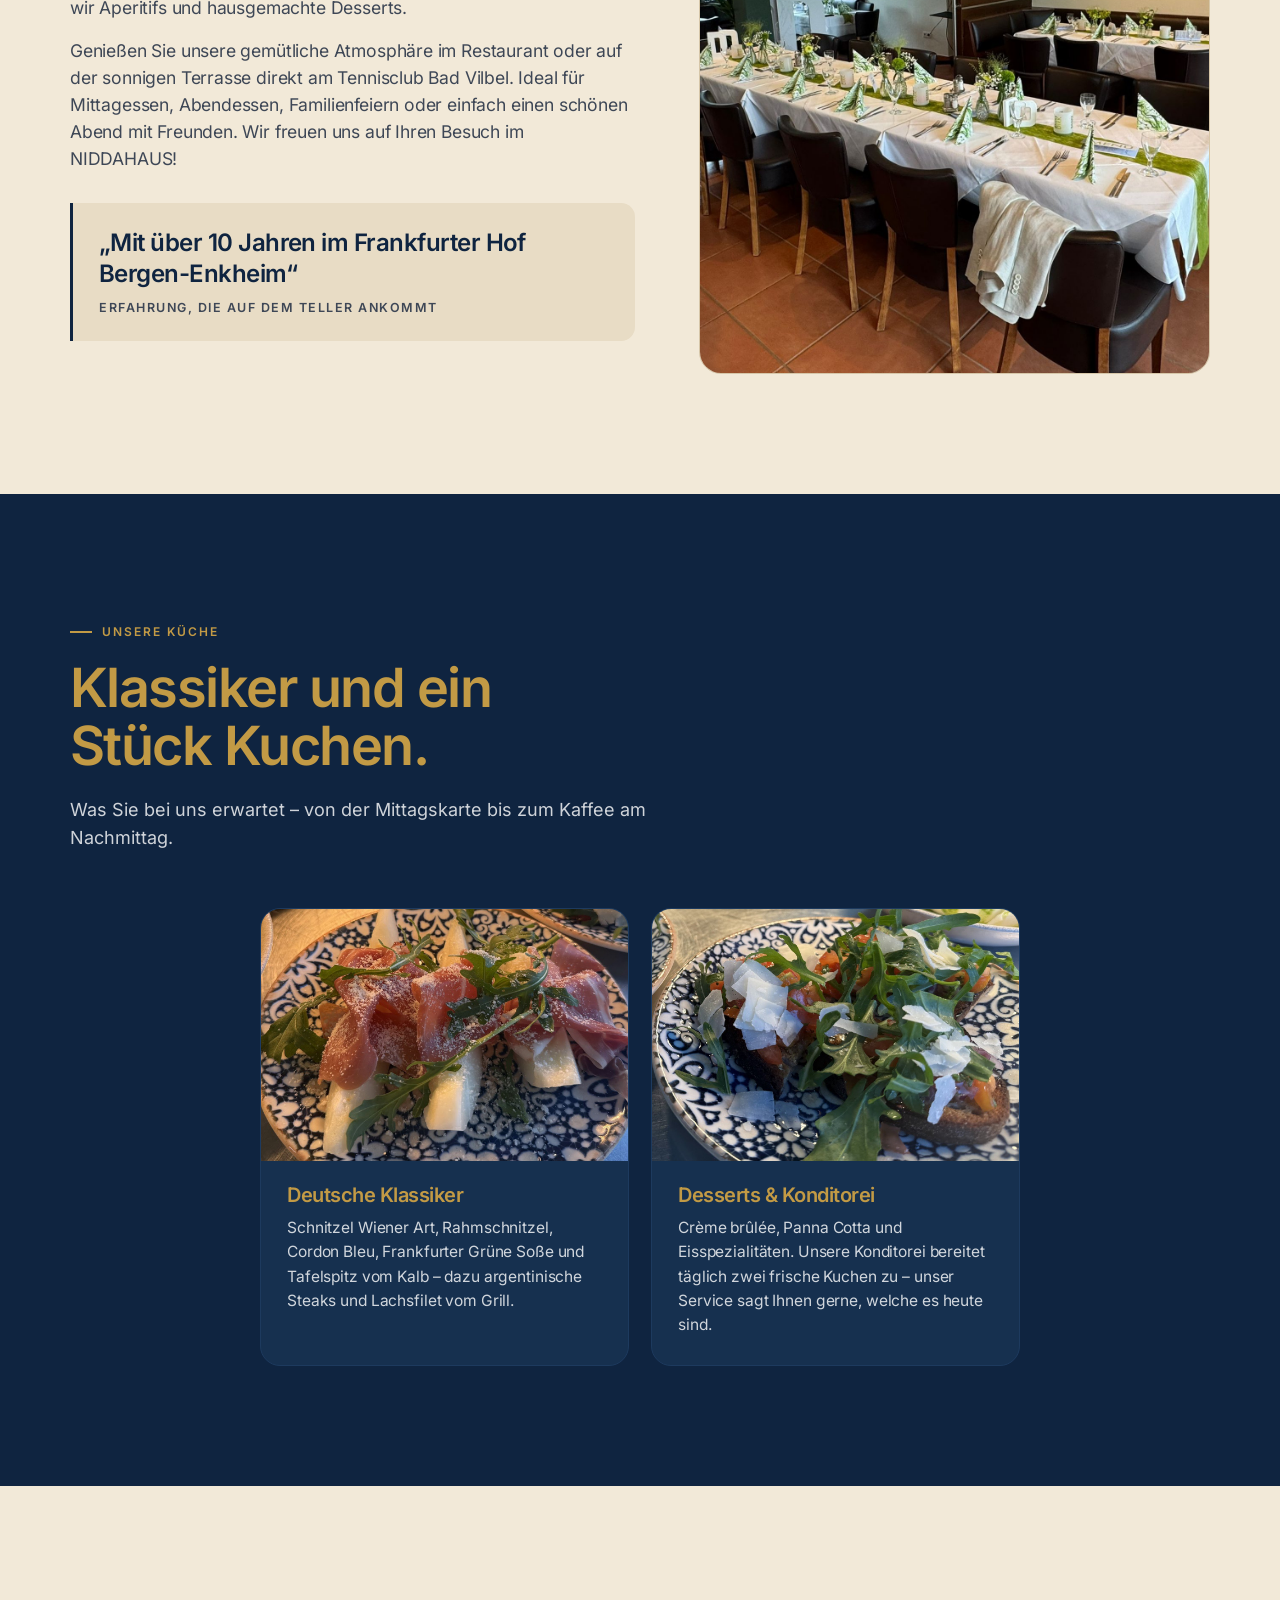
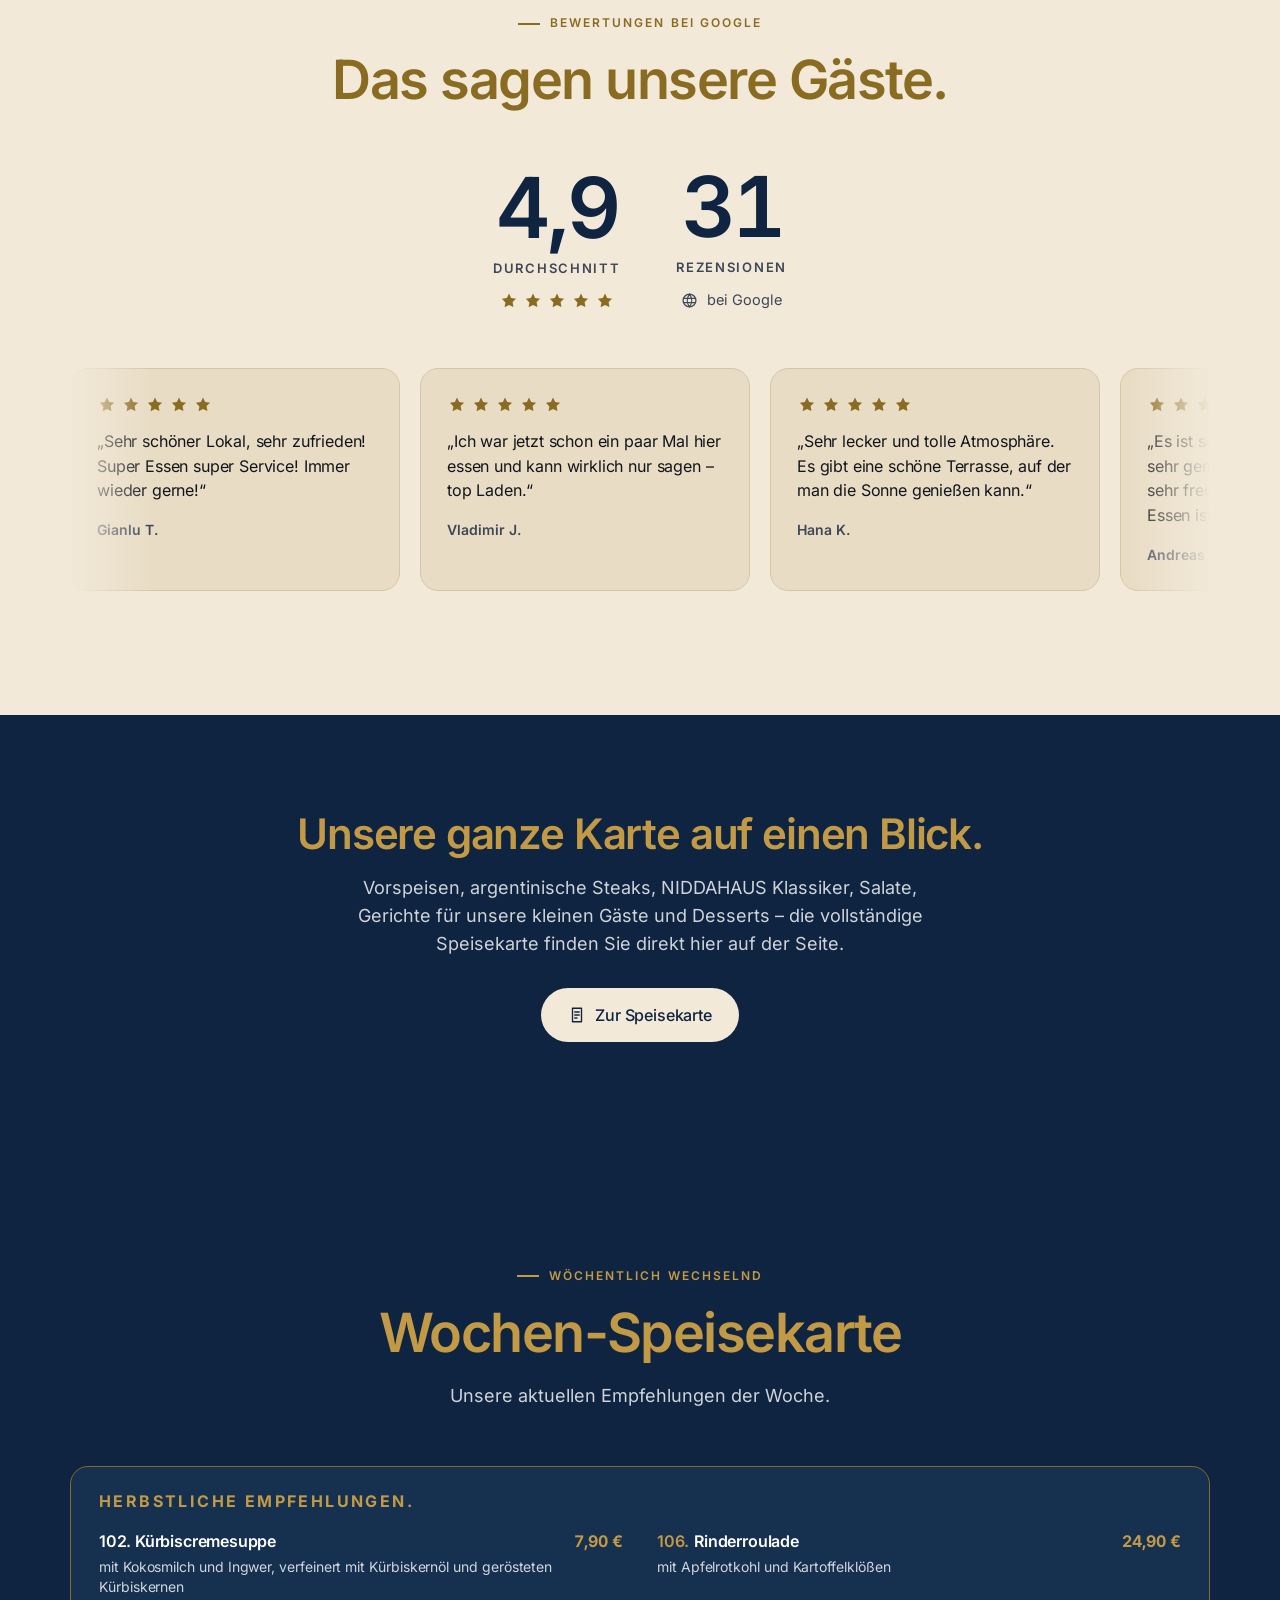
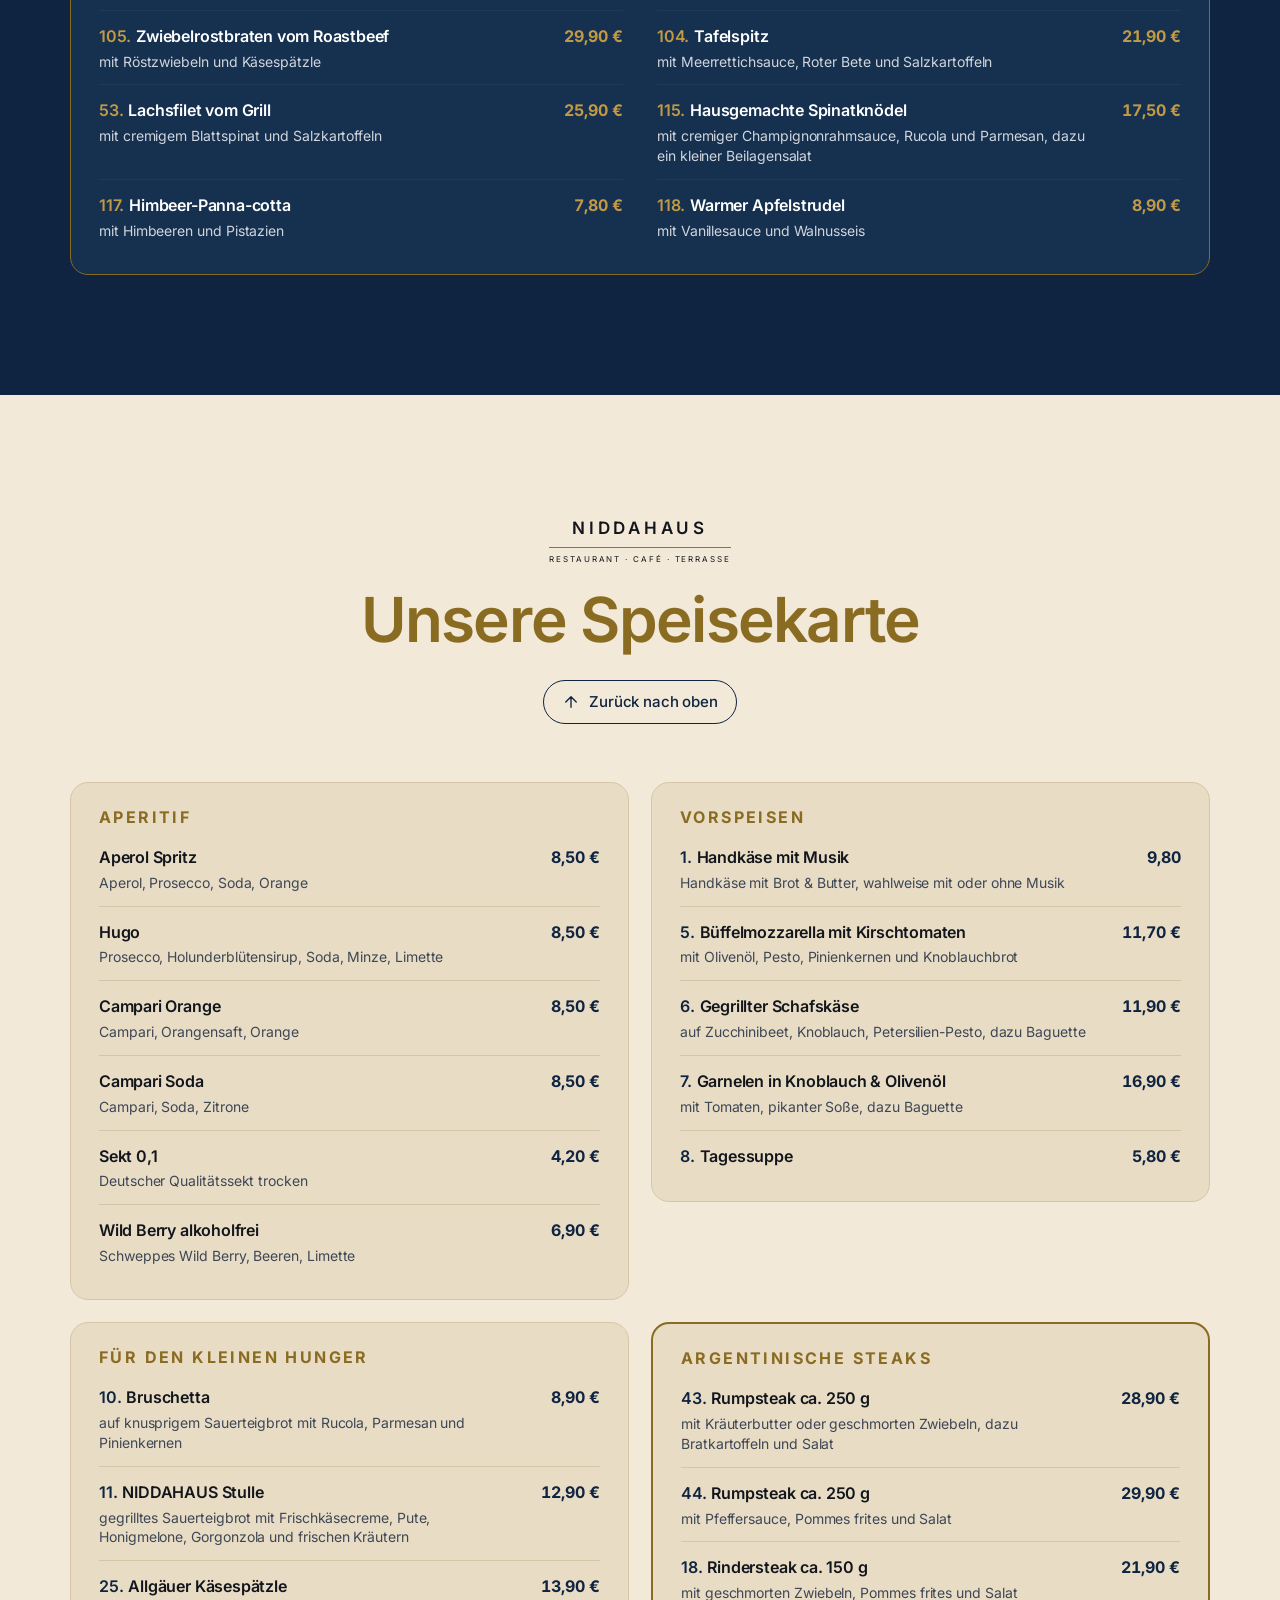
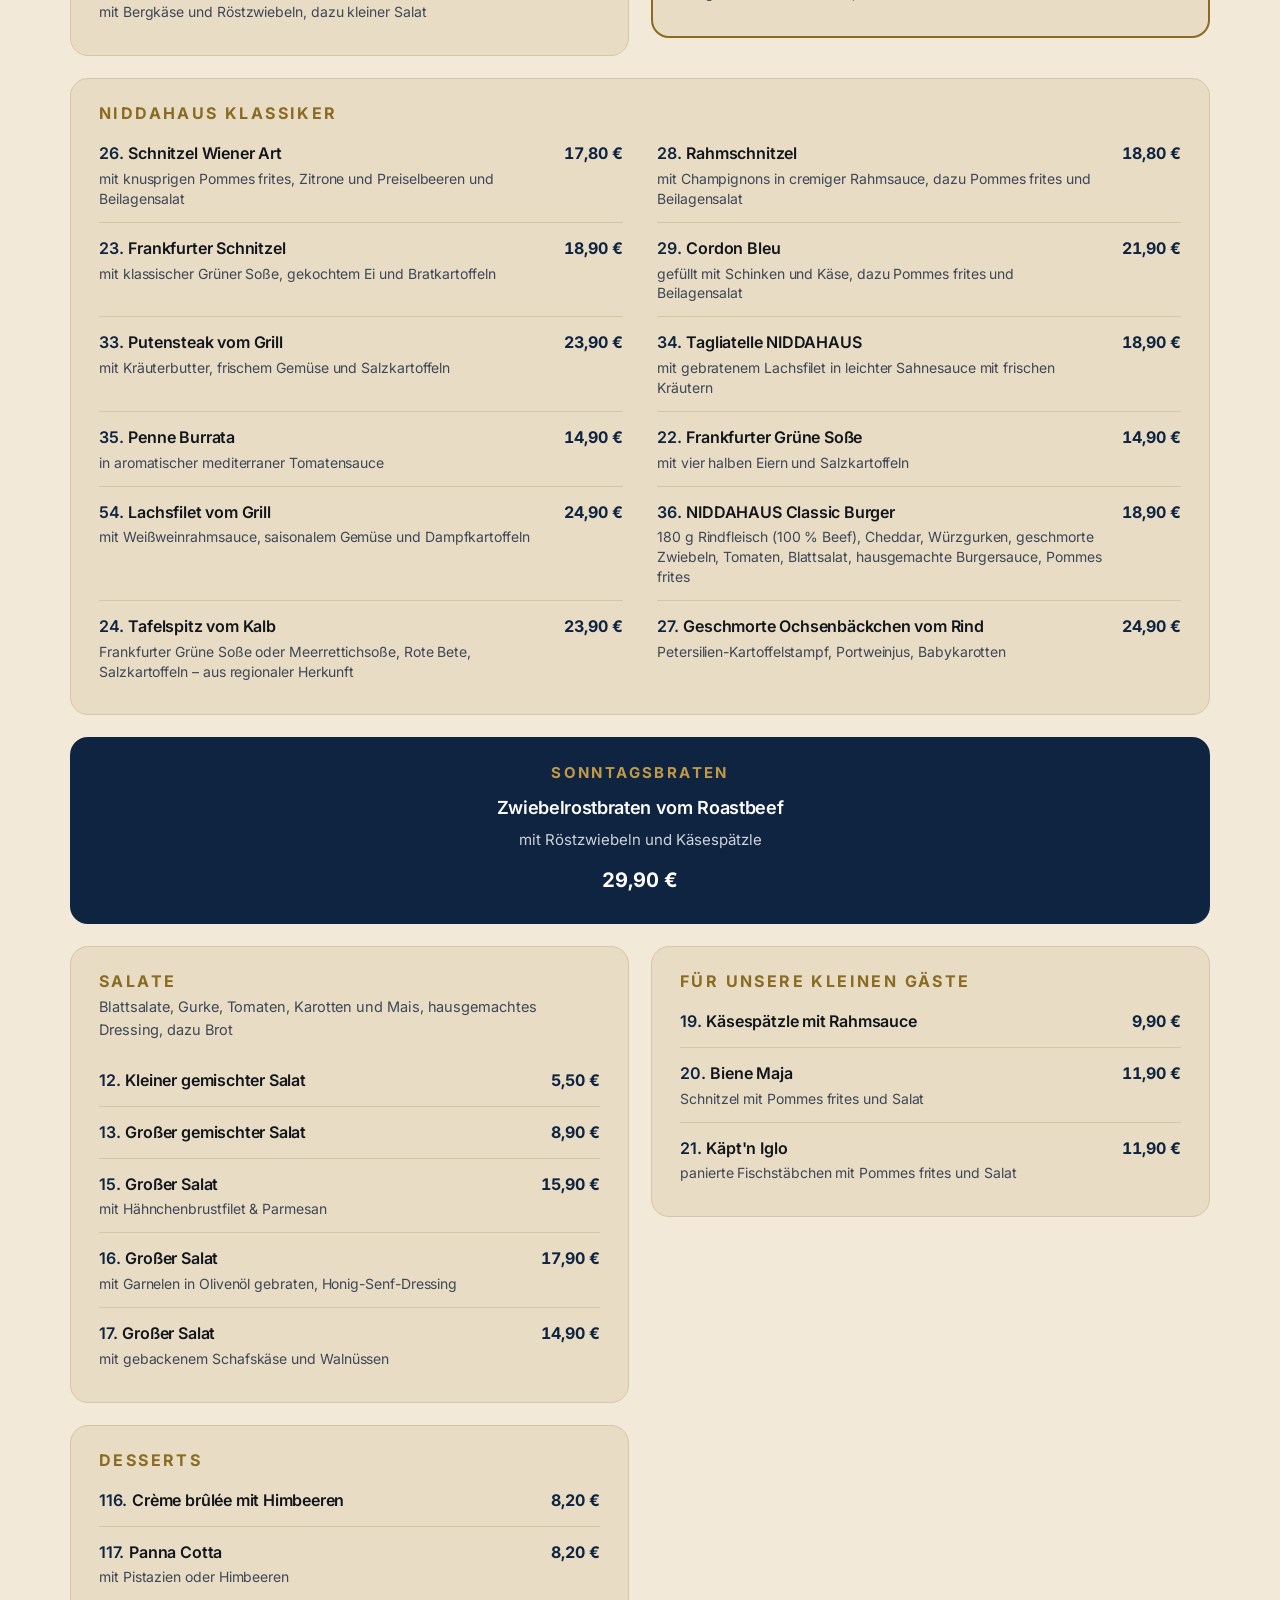
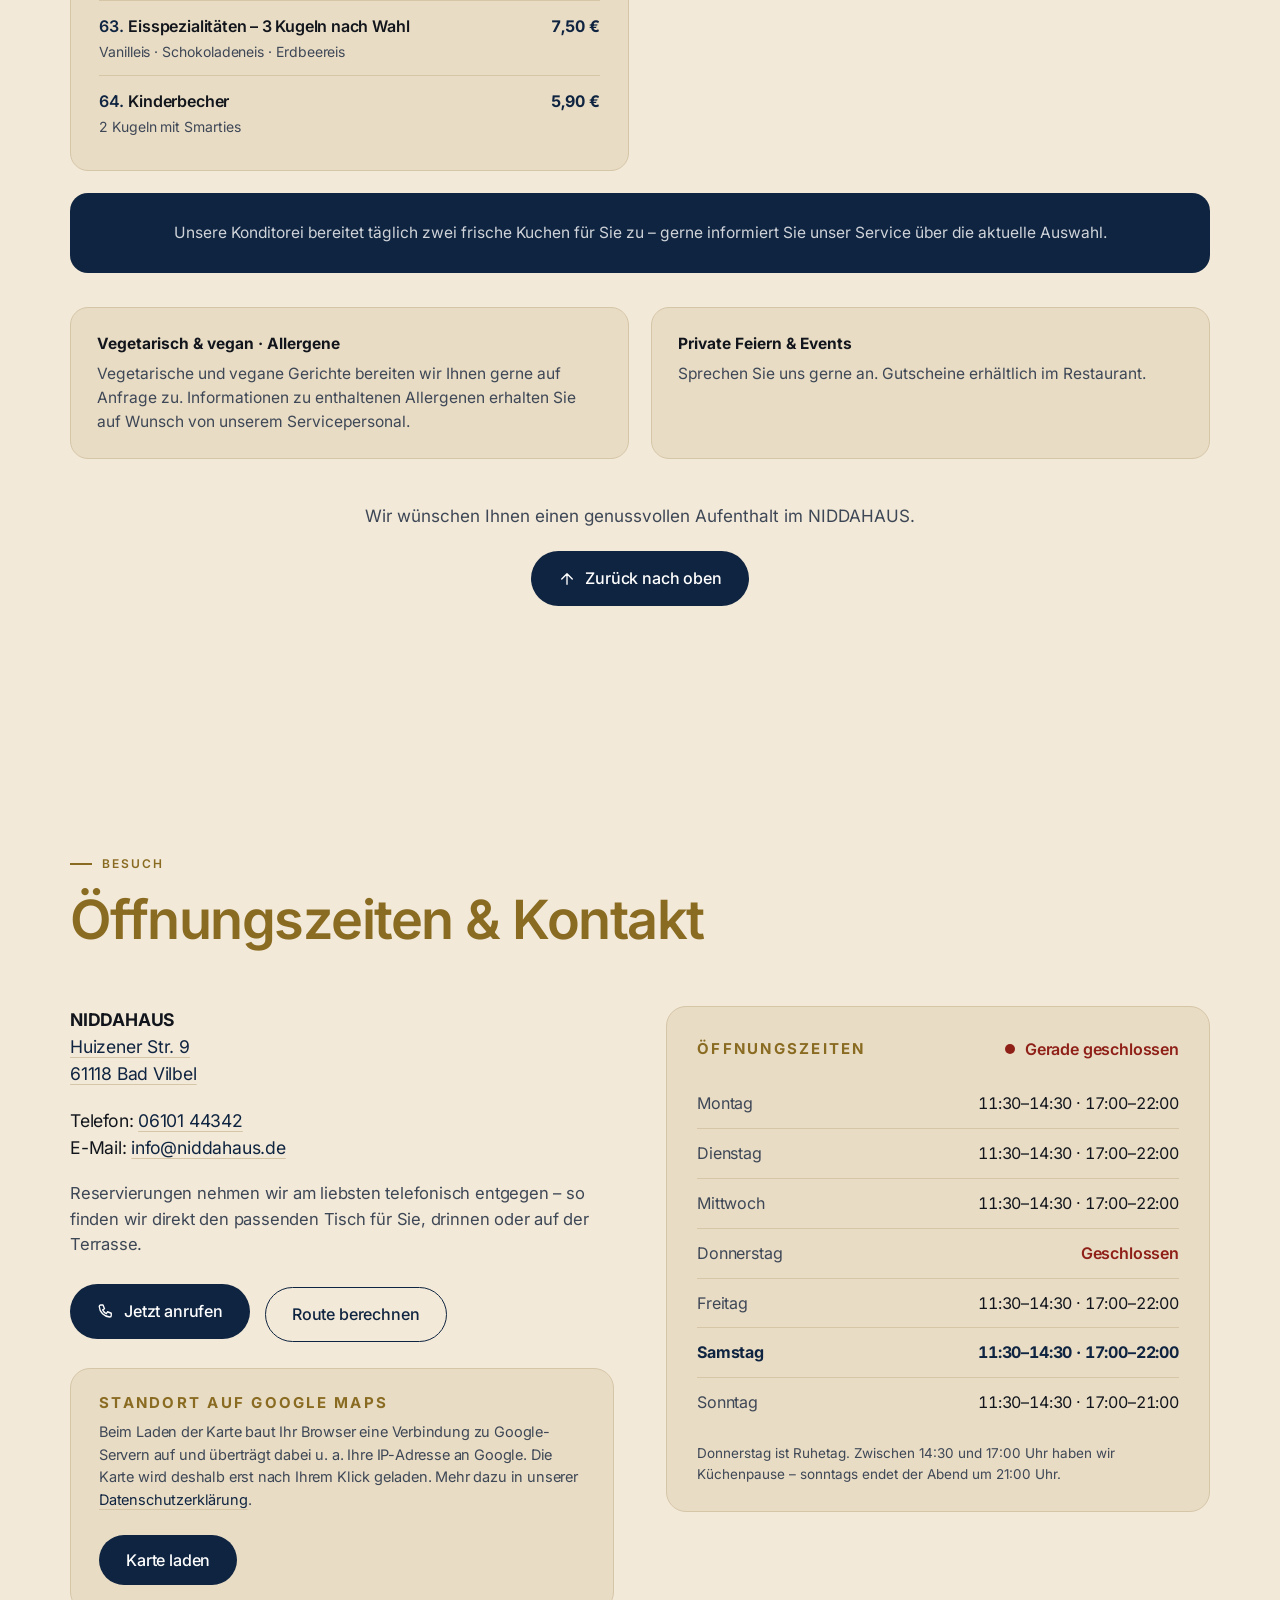
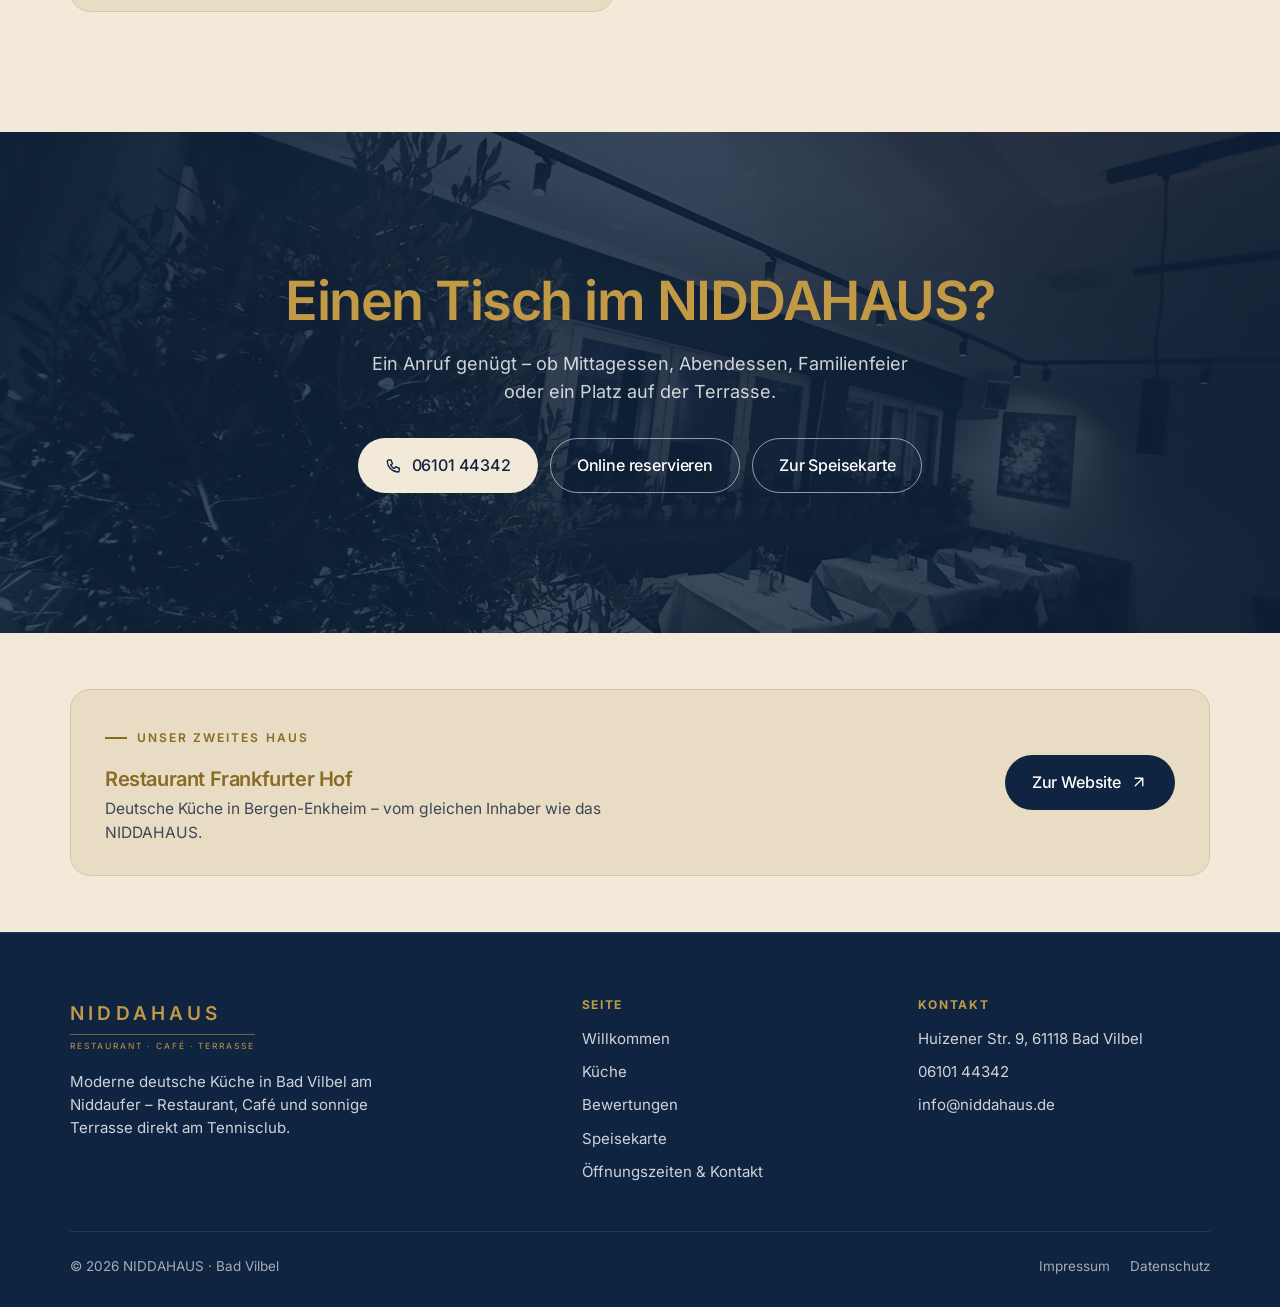
==== commit 0e7a576f: "Reservieren-Knopf im Hero und in der Navigation neben Speisekarte und Anrufen Co-Authored-By: Claude" ====
--- a/index.html
+++ b/index.html
@@ -542,6 +542,11 @@
   .map-embed p{ font-size:14.5px; margin-bottom:18px; color:var(--ink-2); }
   .map-embed iframe{ width:100%; height:320px; display:block; border:0; border-radius:12px; }
 
+  /* Schmale Desktops: der Speisekarte-Knopf entfällt (der Menülink „Speisekarte" bleibt), damit Reservieren + Anrufen Platz haben */
+  @media (min-width:1025px) and (max-width:1279px){
+    .nav-cta .btn[href="#speisekarte"]{ display:none; }
+  }
+
   /* ===== CTA-BAND ===== */
   .cta{ position:relative; overflow:hidden; text-align:center; padding:140px 0; }
   .cta-bg{ position:absolute; inset:0; z-index:0; }
@@ -726,7 +731,8 @@
     </button>
     <div class="nav-links" id="navlinks">
       <div class="nav-cta">
-        <a class="btn btn-beige btn-sm" href="#speisekarte">Speisekarte</a>
+        <a class="btn btn-beige btn-sm js-res" href="#reservieren">Reservieren</a>
+        <a class="btn btn-obeige btn-sm" href="#speisekarte">Speisekarte</a>
         <a class="btn btn-obeige btn-sm" href="tel:+49610144342">
           <svg viewBox="0 0 24 24" fill="none" stroke="currentColor" stroke-width="1.8" stroke-linecap="round" stroke-linejoin="round"><path d="M5 4h3l2 5-2.5 1.5a11 11 0 0 0 5 5L14 13l5 2v3a2 2 0 0 1-2 2A15 15 0 0 1 3 6a2 2 0 0 1 2-2Z"/></svg>
           Anrufen
@@ -737,7 +743,6 @@
       <a href="#bewertungen">Bewertungen</a>
       <a href="#speisekarte">Speisekarte</a>
       <a href="#kontakt">Öffnungszeiten &amp; Kontakt</a>
-      <a href="#reservieren">Reservieren</a>
     </div>
   </div>
 </nav>
@@ -754,7 +759,8 @@
       <p class="sub anim a2">Moderne deutsche Küche in Bad Vilbel: Schnitzel, Steaks, frischer Fisch
         und saisonale Gerichte. Dazu Aperitifs und hausgemachte Desserts.</p>
       <div class="cta-row anim a3">
-        <a class="btn btn-beige" href="tel:+49610144342">
+        <a class="btn btn-beige js-res" href="#reservieren">Reservieren</a>
+        <a class="btn btn-obeige" href="tel:+49610144342">
           <svg viewBox="0 0 24 24" fill="none" stroke="currentColor" stroke-width="1.8" stroke-linecap="round" stroke-linejoin="round"><path d="M5 4h3l2 5-2.5 1.5a11 11 0 0 0 5 5L14 13l5 2v3a2 2 0 0 1-2 2A15 15 0 0 1 3 6a2 2 0 0 1 2-2Z"/></svg>
           06101 44342
         </a>
@@ -1465,10 +1471,16 @@
       var h = document.getElementById('resH'), p = document.getElementById('resP'), b = document.getElementById('resBtn');
       if (d.ueberschrift && h) h.textContent = d.ueberschrift;
       if (d.text && p) p.textContent = d.text;
-      if (b && /^https:\/\//i.test(d.link || '')){
-        b.href = d.link;
-        if (d.button_text) b.textContent = d.button_text;
-        b.hidden = false;
+      if (/^https:\/\//i.test(d.link || '')){
+        if (b){
+          b.href = d.link;
+          if (d.button_text) b.textContent = d.button_text;
+          b.hidden = false;
+        }
+        /* Reservieren-Knöpfe oben (Menü, Hero) führen direkt zur Buchung */
+        document.querySelectorAll('a.js-res').forEach(function(a){
+          a.href = d.link; a.target = '_blank'; a.rel = 'noopener';
+        });
       }
     })
     .catch(function(){});
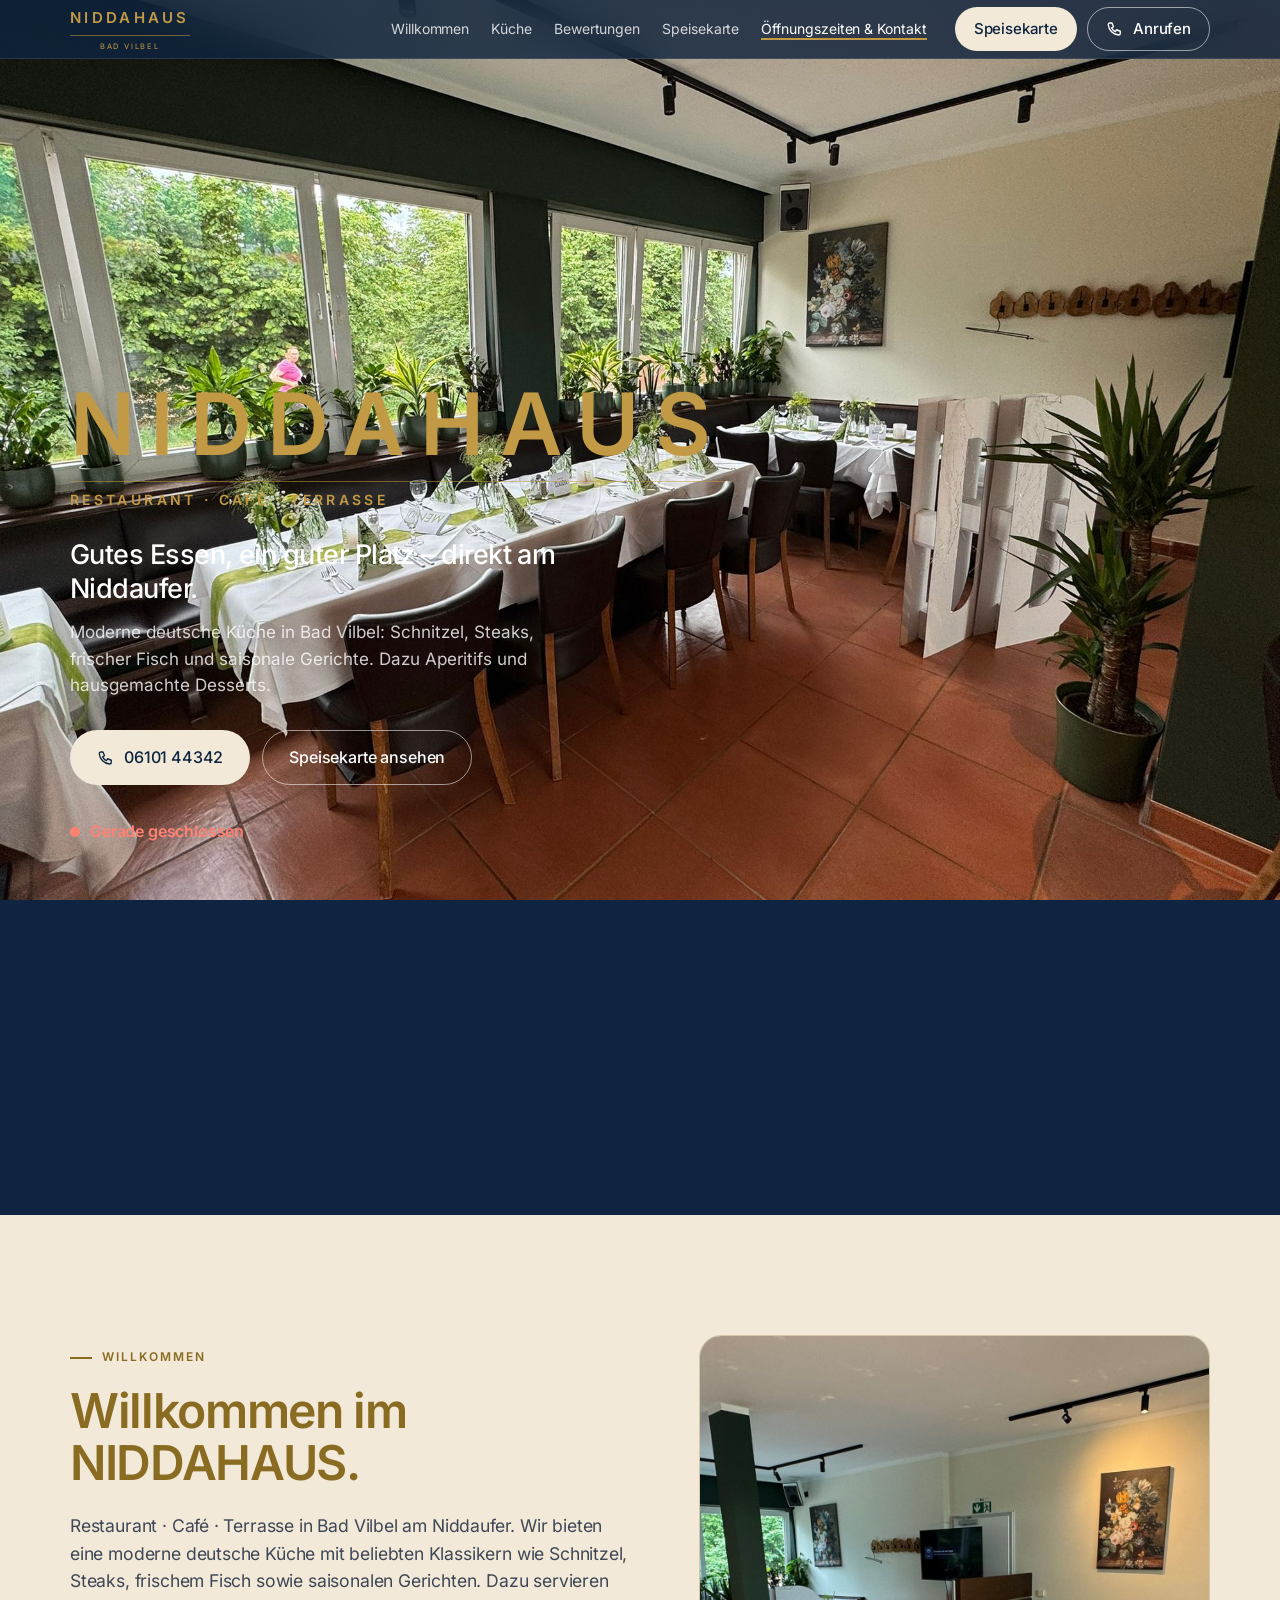
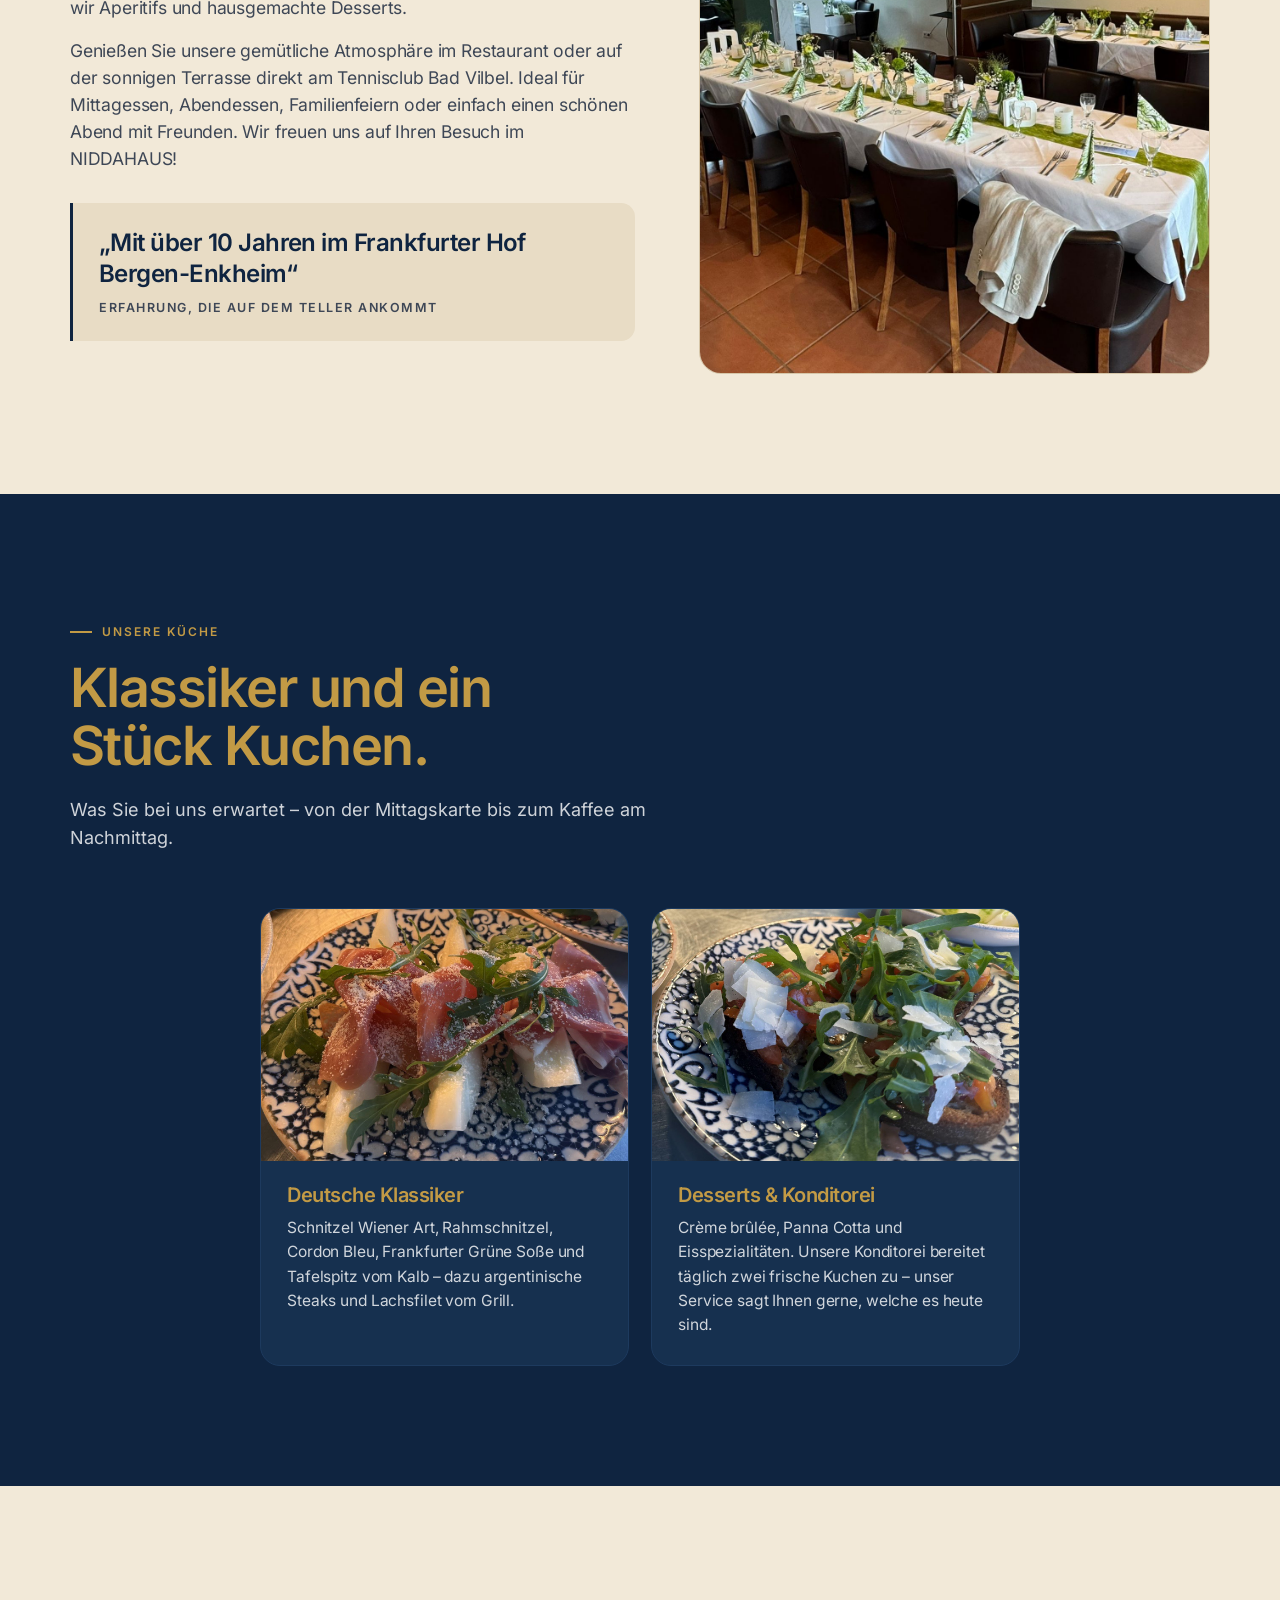
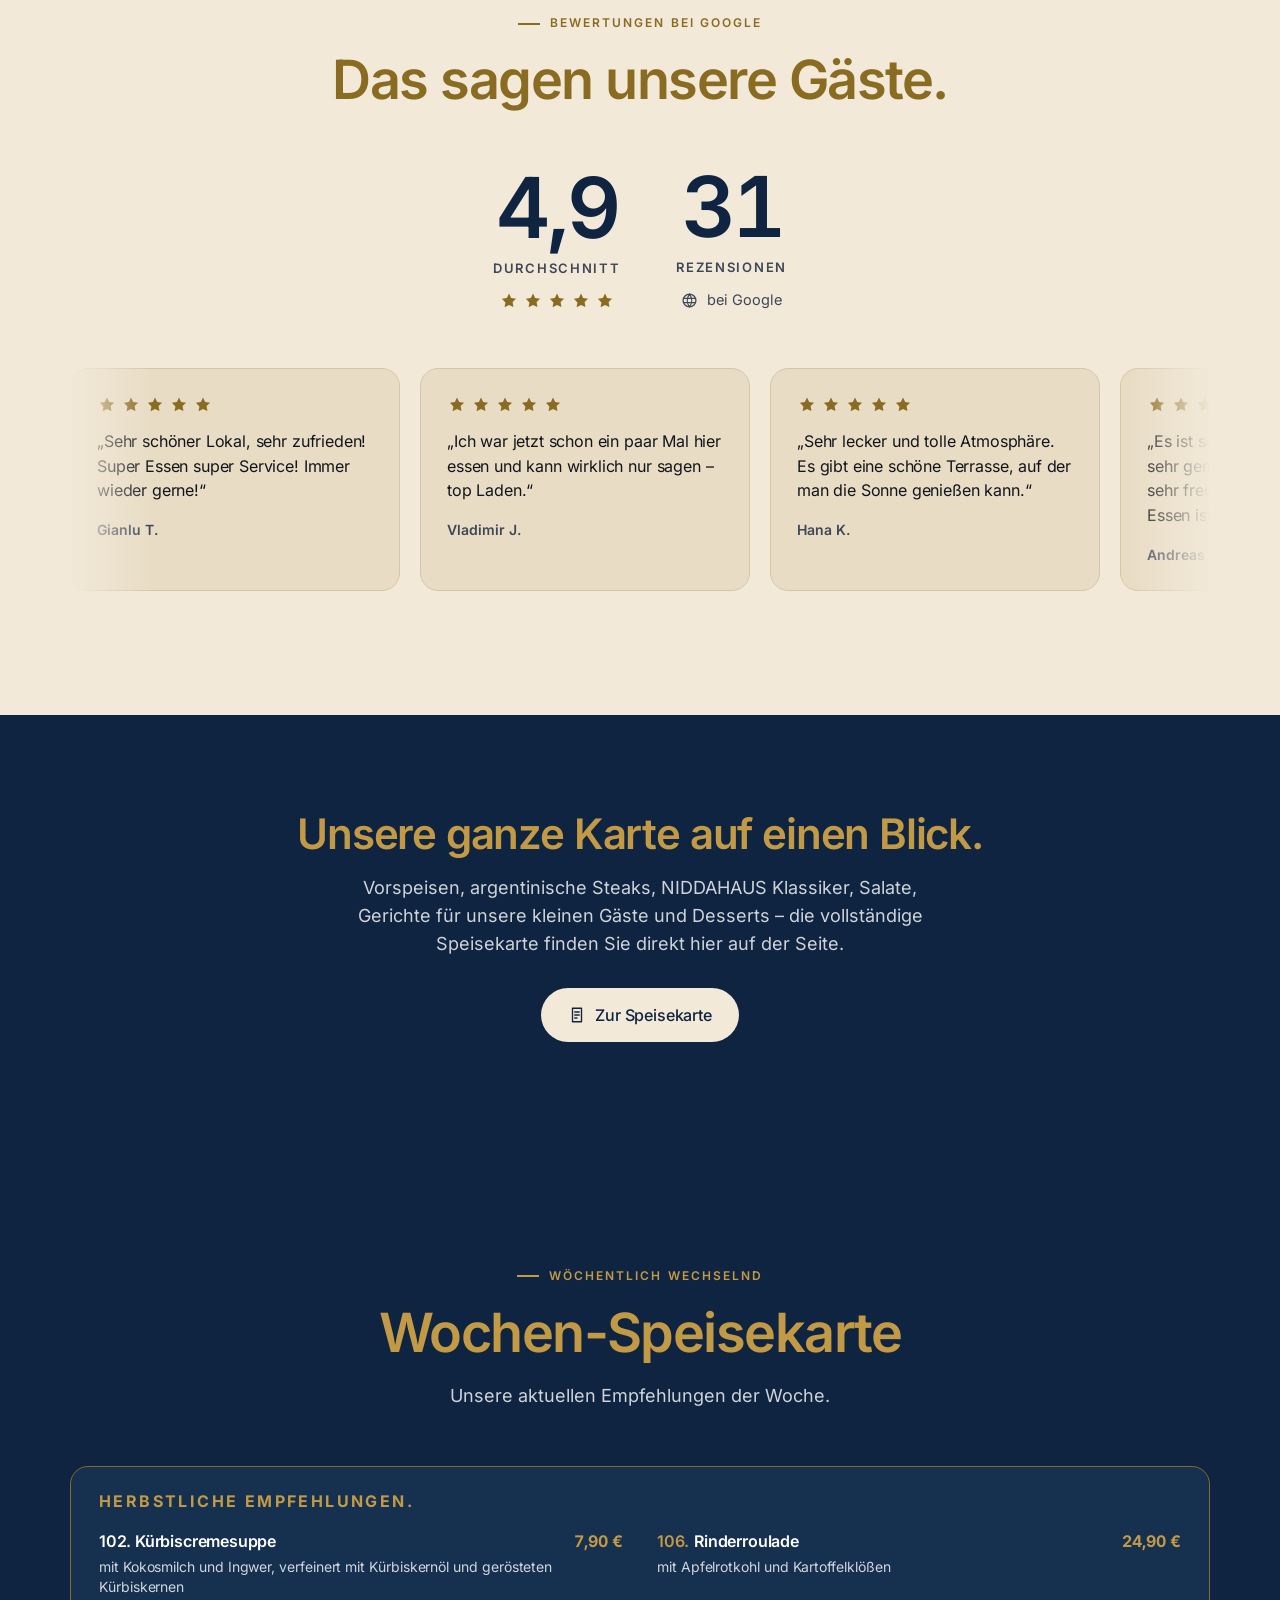
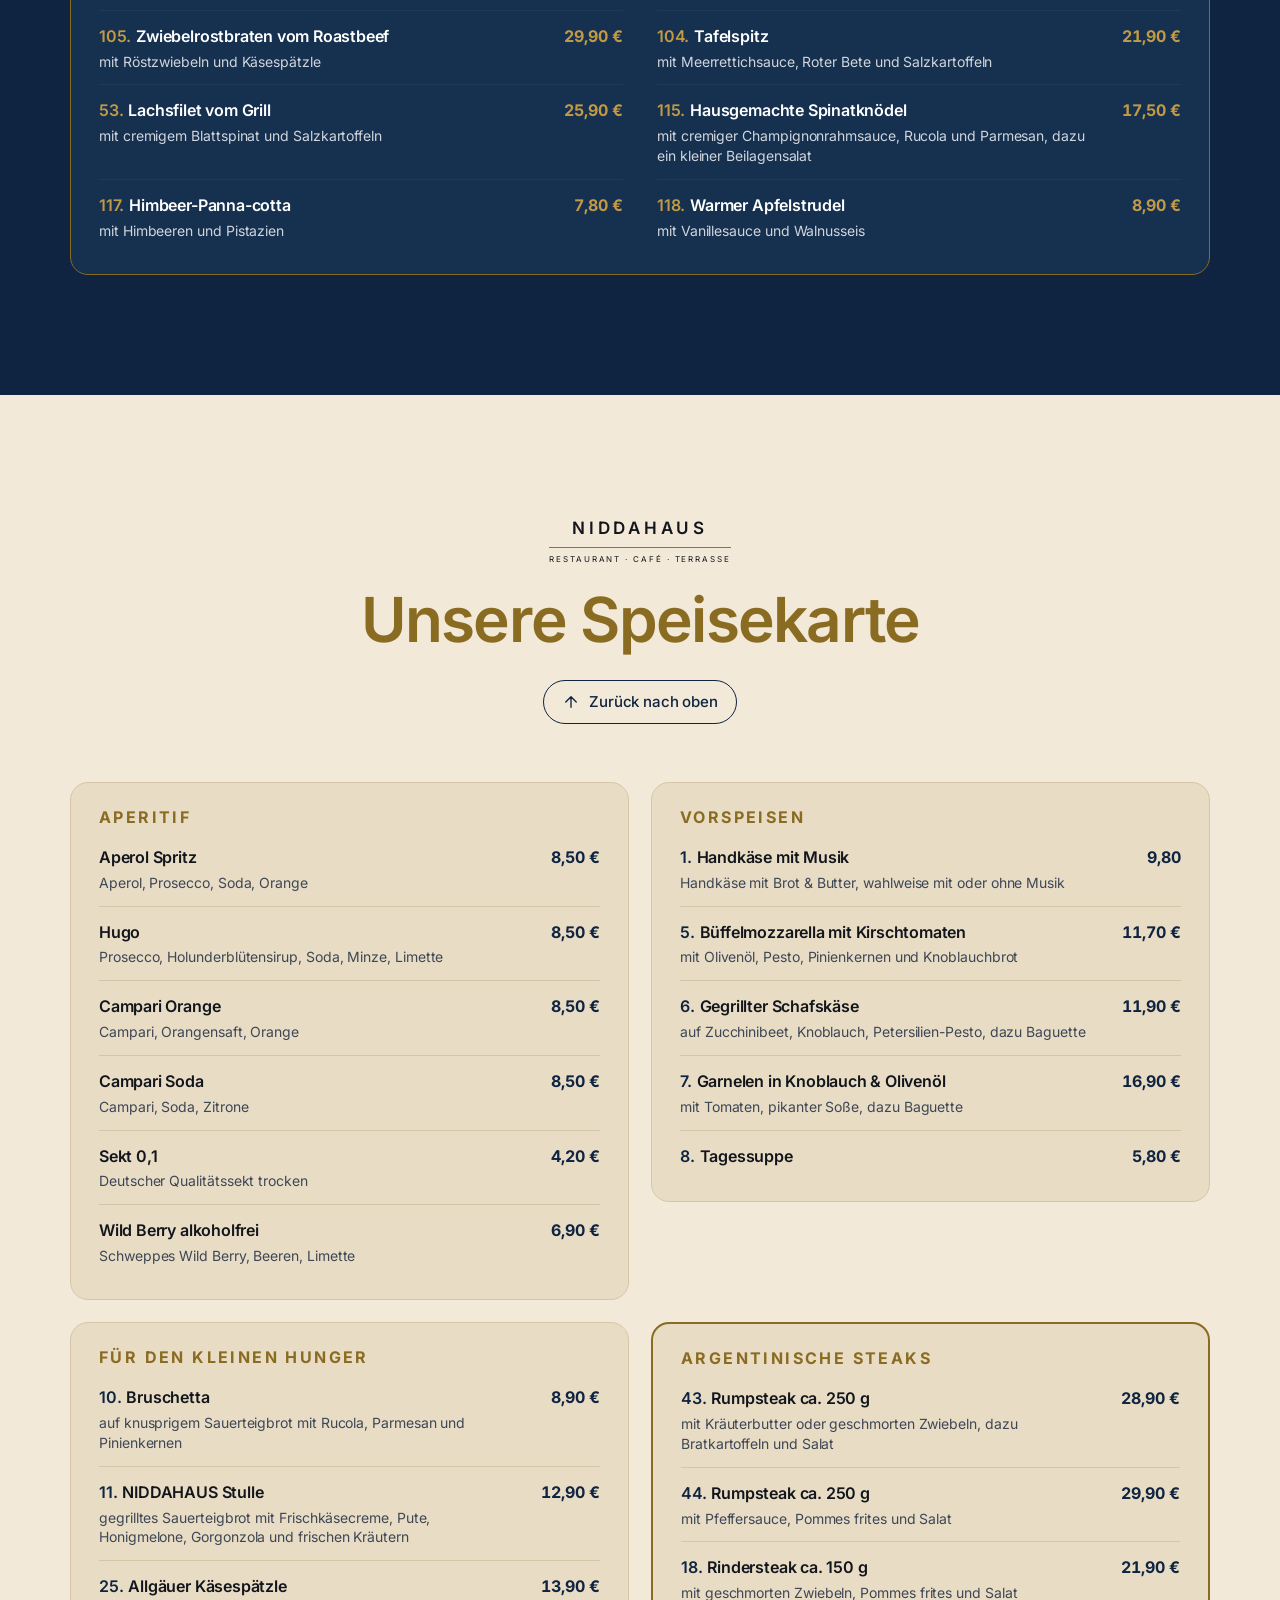
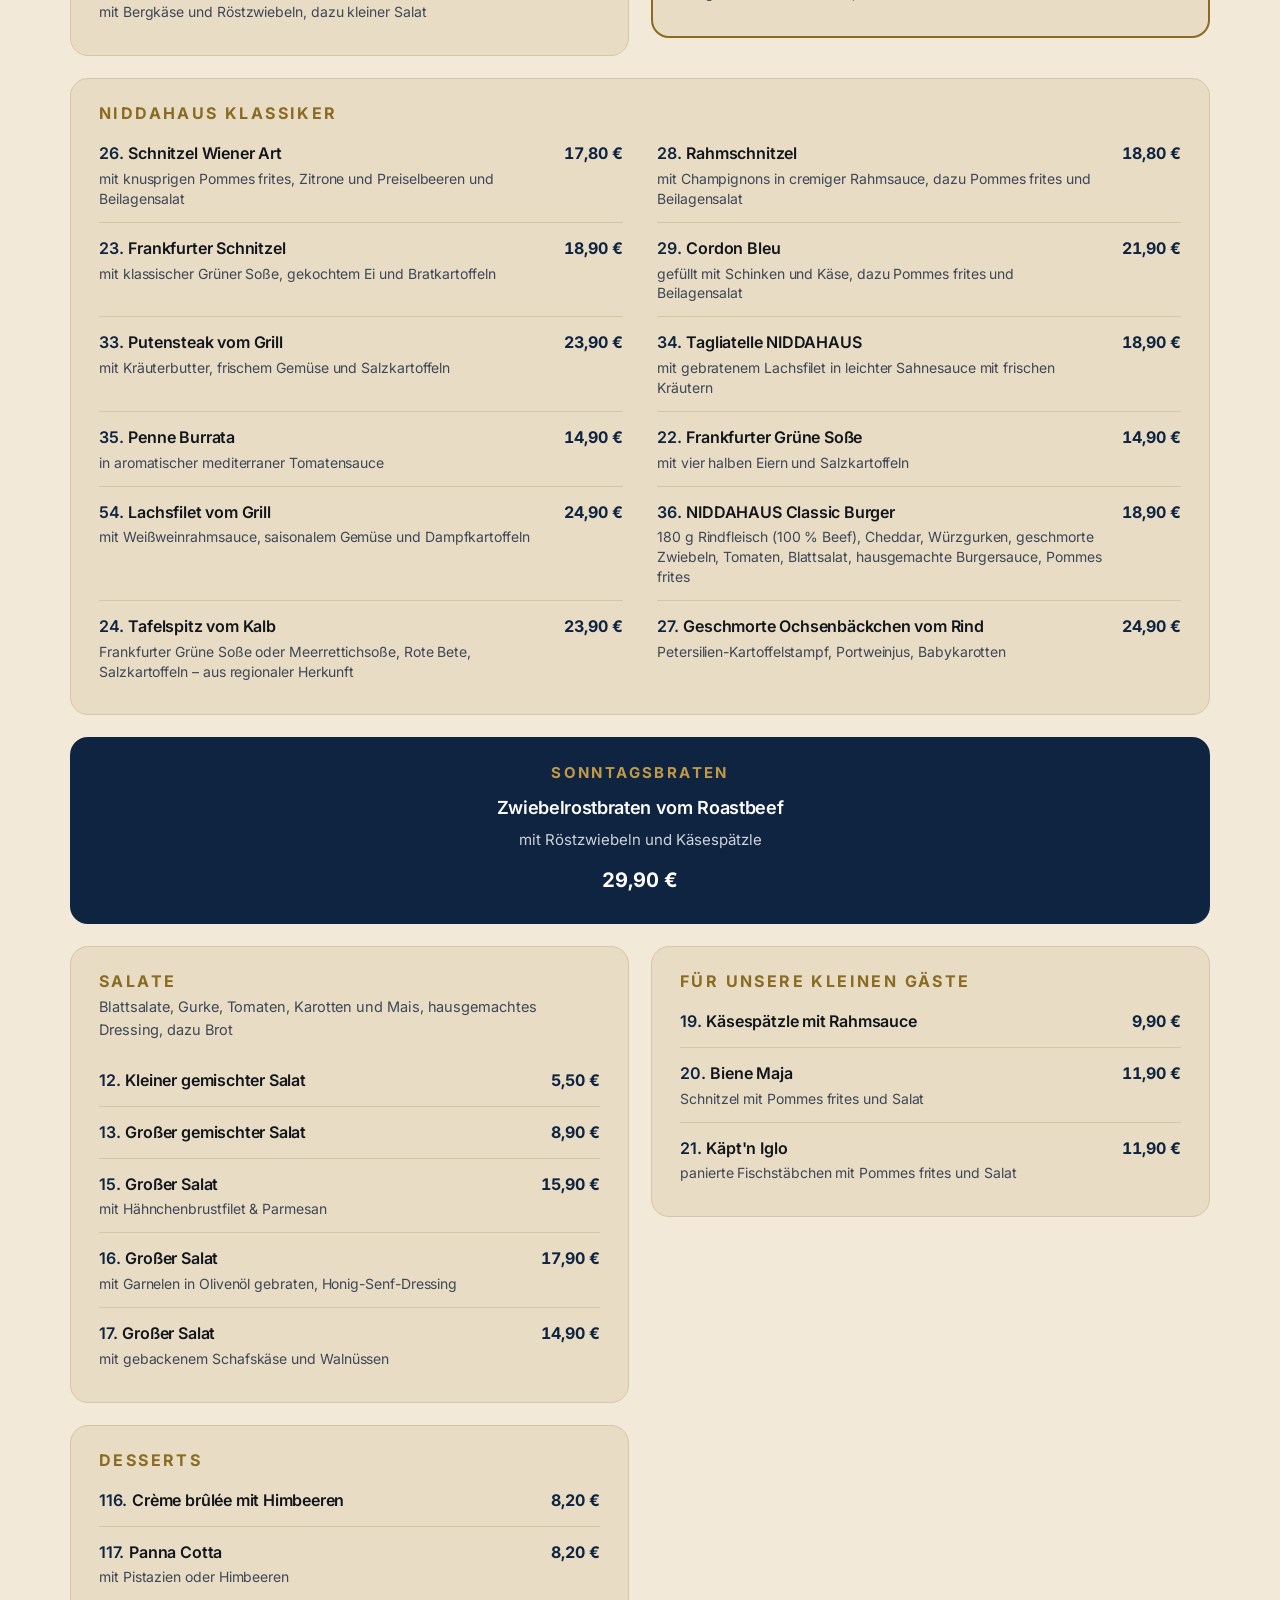
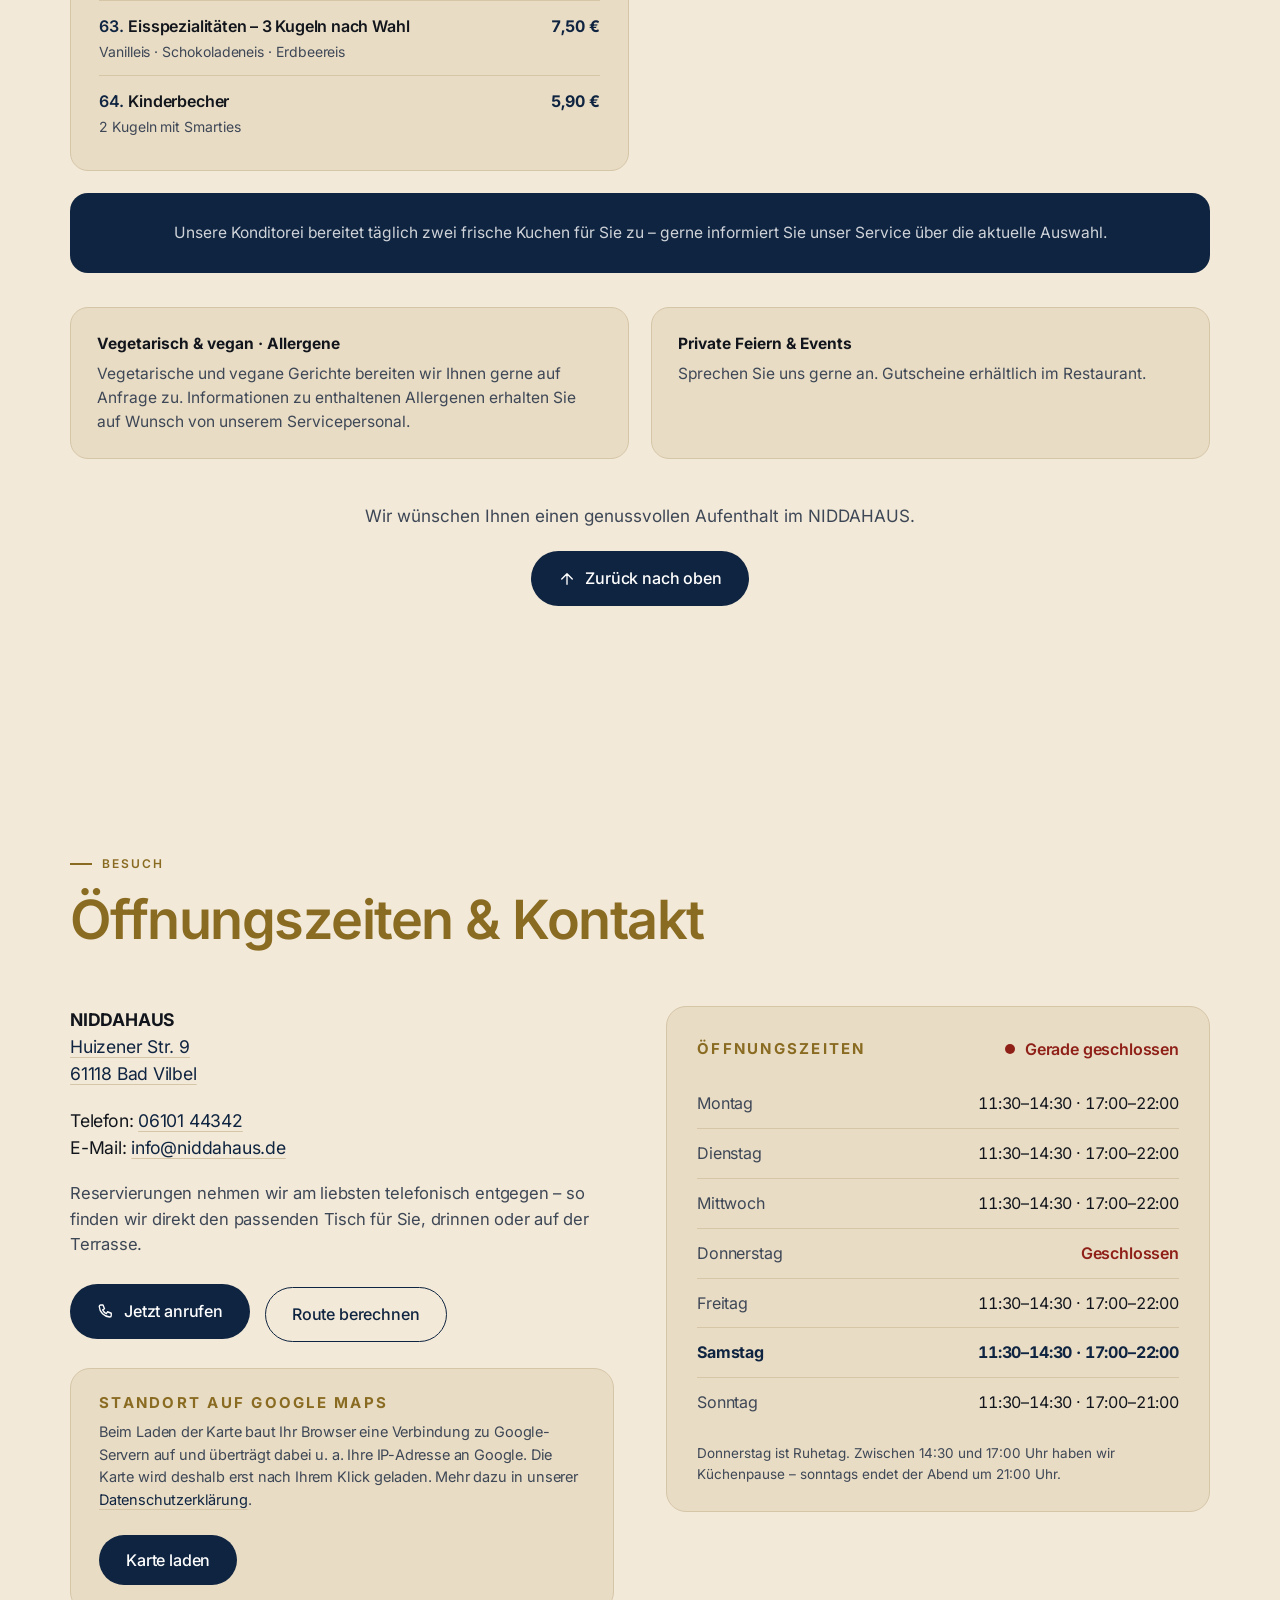
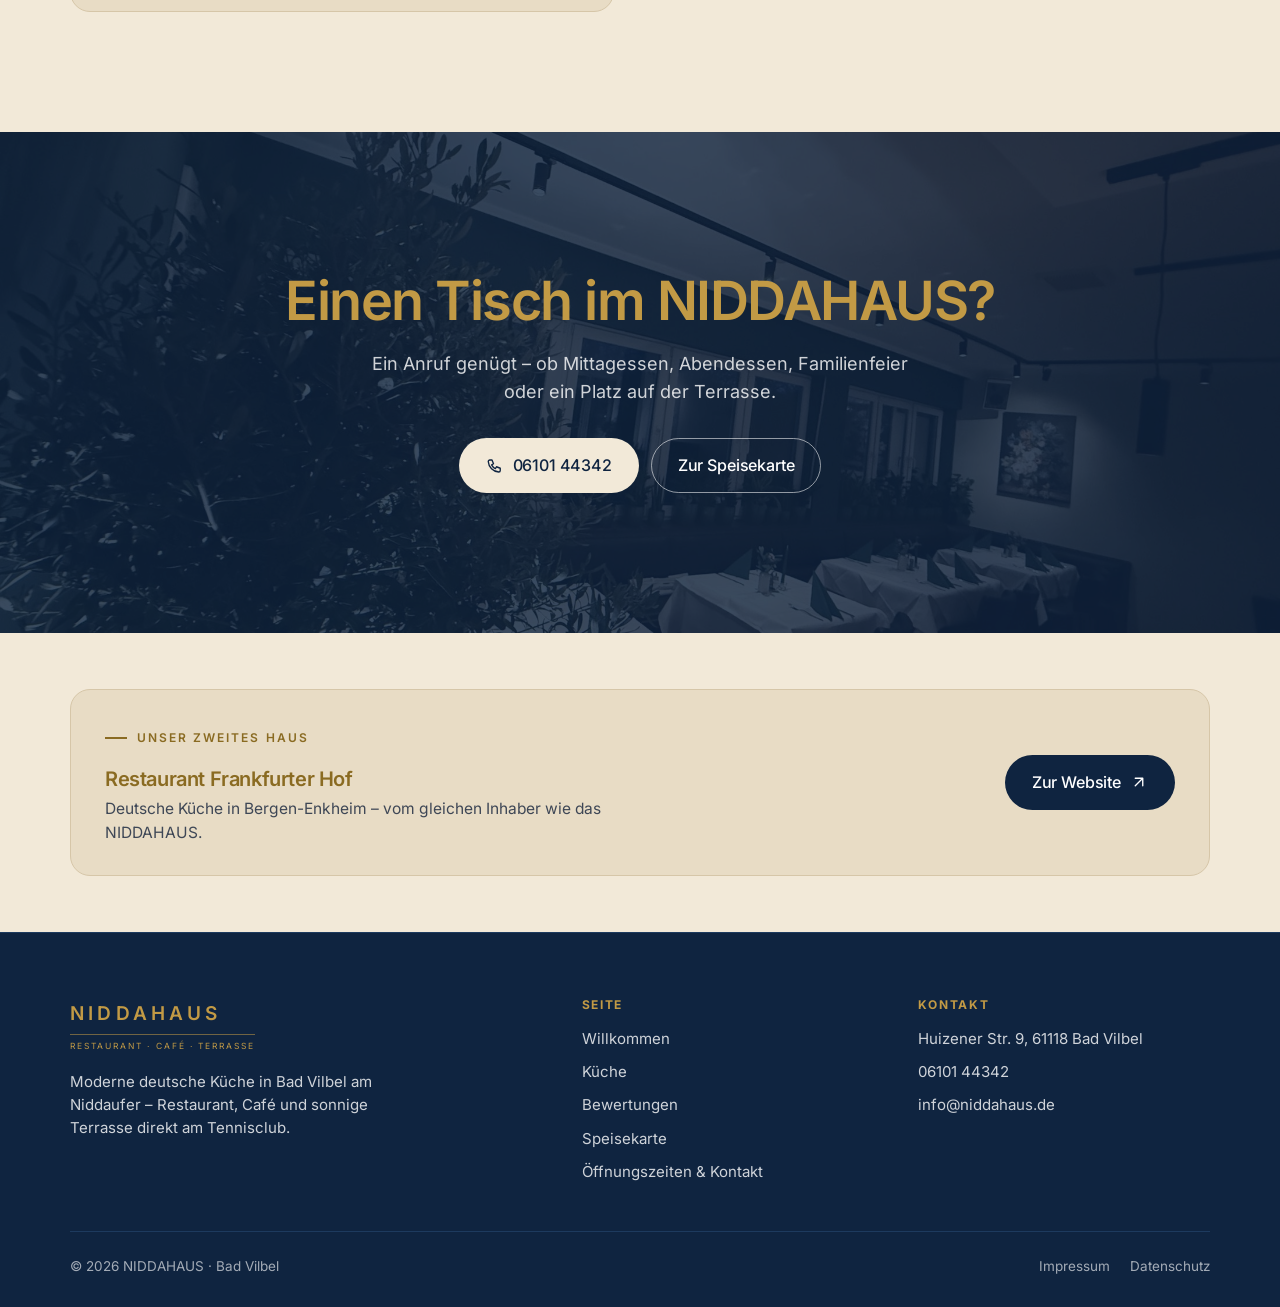
==== commit a9e4407a: "Reservierungs-Knoepfe, Resmio-Anbindung und CMS-Bereich entfernt Co-Authored-By: Claude Sonnet 5.5 <" ====
--- a/index.html
+++ b/index.html
@@ -542,11 +542,6 @@
   .map-embed p{ font-size:14.5px; margin-bottom:18px; color:var(--ink-2); }
   .map-embed iframe{ width:100%; height:320px; display:block; border:0; border-radius:12px; }
 
-  /* Schmale Desktops: der Speisekarte-Knopf entfällt (der Menülink „Speisekarte" bleibt), damit Reservieren + Anrufen Platz haben */
-  @media (min-width:1025px) and (max-width:1279px){
-    .nav-cta .btn[href="#speisekarte"]{ display:none; }
-  }
-
   /* ===== CTA-BAND ===== */
   .cta{ position:relative; overflow:hidden; text-align:center; padding:140px 0; }
   .cta-bg{ position:absolute; inset:0; z-index:0; }
@@ -731,8 +726,7 @@
     </button>
     <div class="nav-links" id="navlinks">
       <div class="nav-cta">
-        <a class="btn btn-beige btn-sm js-res" href="#reservieren">Reservieren</a>
-        <a class="btn btn-obeige btn-sm" href="#speisekarte">Speisekarte</a>
+        <a class="btn btn-beige btn-sm" href="#speisekarte">Speisekarte</a>
         <a class="btn btn-obeige btn-sm" href="tel:+49610144342">
           <svg viewBox="0 0 24 24" fill="none" stroke="currentColor" stroke-width="1.8" stroke-linecap="round" stroke-linejoin="round"><path d="M5 4h3l2 5-2.5 1.5a11 11 0 0 0 5 5L14 13l5 2v3a2 2 0 0 1-2 2A15 15 0 0 1 3 6a2 2 0 0 1 2-2Z"/></svg>
           Anrufen
@@ -759,8 +753,7 @@
       <p class="sub anim a2">Moderne deutsche Küche in Bad Vilbel: Schnitzel, Steaks, frischer Fisch
         und saisonale Gerichte. Dazu Aperitifs und hausgemachte Desserts.</p>
       <div class="cta-row anim a3">
-        <a class="btn btn-beige js-res" href="#reservieren">Reservieren</a>
-        <a class="btn btn-obeige" href="tel:+49610144342">
+        <a class="btn btn-beige" href="tel:+49610144342">
           <svg viewBox="0 0 24 24" fill="none" stroke="currentColor" stroke-width="1.8" stroke-linecap="round" stroke-linejoin="round"><path d="M5 4h3l2 5-2.5 1.5a11 11 0 0 0 5 5L14 13l5 2v3a2 2 0 0 1-2 2A15 15 0 0 1 3 6a2 2 0 0 1 2-2Z"/></svg>
           06101 44342
         </a>
@@ -1142,17 +1135,16 @@
 </section>
 
 <!-- ===== CTA-BAND ===== -->
-<section class="cta" id="reservieren">
+<section class="cta">
   <div class="cta-bg" aria-hidden="true"><img data-bild="cta" src="images/cta-band.jpg" alt=""></div>
   <div class="wrap rv">
-    <h2 id="resH">Einen Tisch im NIDDAHAUS?</h2>
-    <p id="resP">Ein Anruf genügt – ob Mittagessen, Abendessen, Familienfeier oder ein Platz auf der Terrasse.</p>
+    <h2>Einen Tisch im NIDDAHAUS?</h2>
+    <p>Ein Anruf genügt – ob Mittagessen, Abendessen, Familienfeier oder ein Platz auf der Terrasse.</p>
     <div class="cta-row">
       <a class="btn btn-beige" href="tel:+49610144342">
         <svg viewBox="0 0 24 24" fill="none" stroke="currentColor" stroke-width="1.8" stroke-linecap="round" stroke-linejoin="round"><path d="M5 4h3l2 5-2.5 1.5a11 11 0 0 0 5 5L14 13l5 2v3a2 2 0 0 1-2 2A15 15 0 0 1 3 6a2 2 0 0 1 2-2Z"/></svg>
         06101 44342
       </a>
-      <a class="btn btn-obeige" id="resBtn" href="#" target="_blank" rel="noopener" hidden>Online reservieren</a>
       <a class="btn btn-obeige" href="#speisekarte">Zur Speisekarte</a>
     </div>
   </div>
@@ -1459,32 +1451,5 @@
     .catch(function(){});
 })();
 </script>
-<script>
-/* Reservierung aus dem CMS (content/reservierung.json). Der Online-Knopf erscheint erst,
-   wenn der Inhaber einen Link eingetragen hat. Es wird nichts eingebettet: eine Verbindung
-   zum Buchungsanbieter entsteht erst nach dem Klick auf den Knopf. */
-(function(){
-  fetch('content/reservierung.json', { cache: 'no-store' })
-    .then(function(r){ return r.ok ? r.json() : null; })
-    .then(function(d){
-      if (!d) return;
-      var h = document.getElementById('resH'), p = document.getElementById('resP'), b = document.getElementById('resBtn');
-      if (d.ueberschrift && h) h.textContent = d.ueberschrift;
-      if (d.text && p) p.textContent = d.text;
-      if (/^https:\/\//i.test(d.link || '')){
-        if (b){
-          b.href = d.link;
-          if (d.button_text) b.textContent = d.button_text;
-          b.hidden = false;
-        }
-        /* Reservieren-Knöpfe oben (Menü, Hero) führen direkt zur Buchung */
-        document.querySelectorAll('a.js-res').forEach(function(a){
-          a.href = d.link; a.target = '_blank'; a.rel = 'noopener';
-        });
-      }
-    })
-    .catch(function(){});
-})();
-</script>
 </body>
 </html>
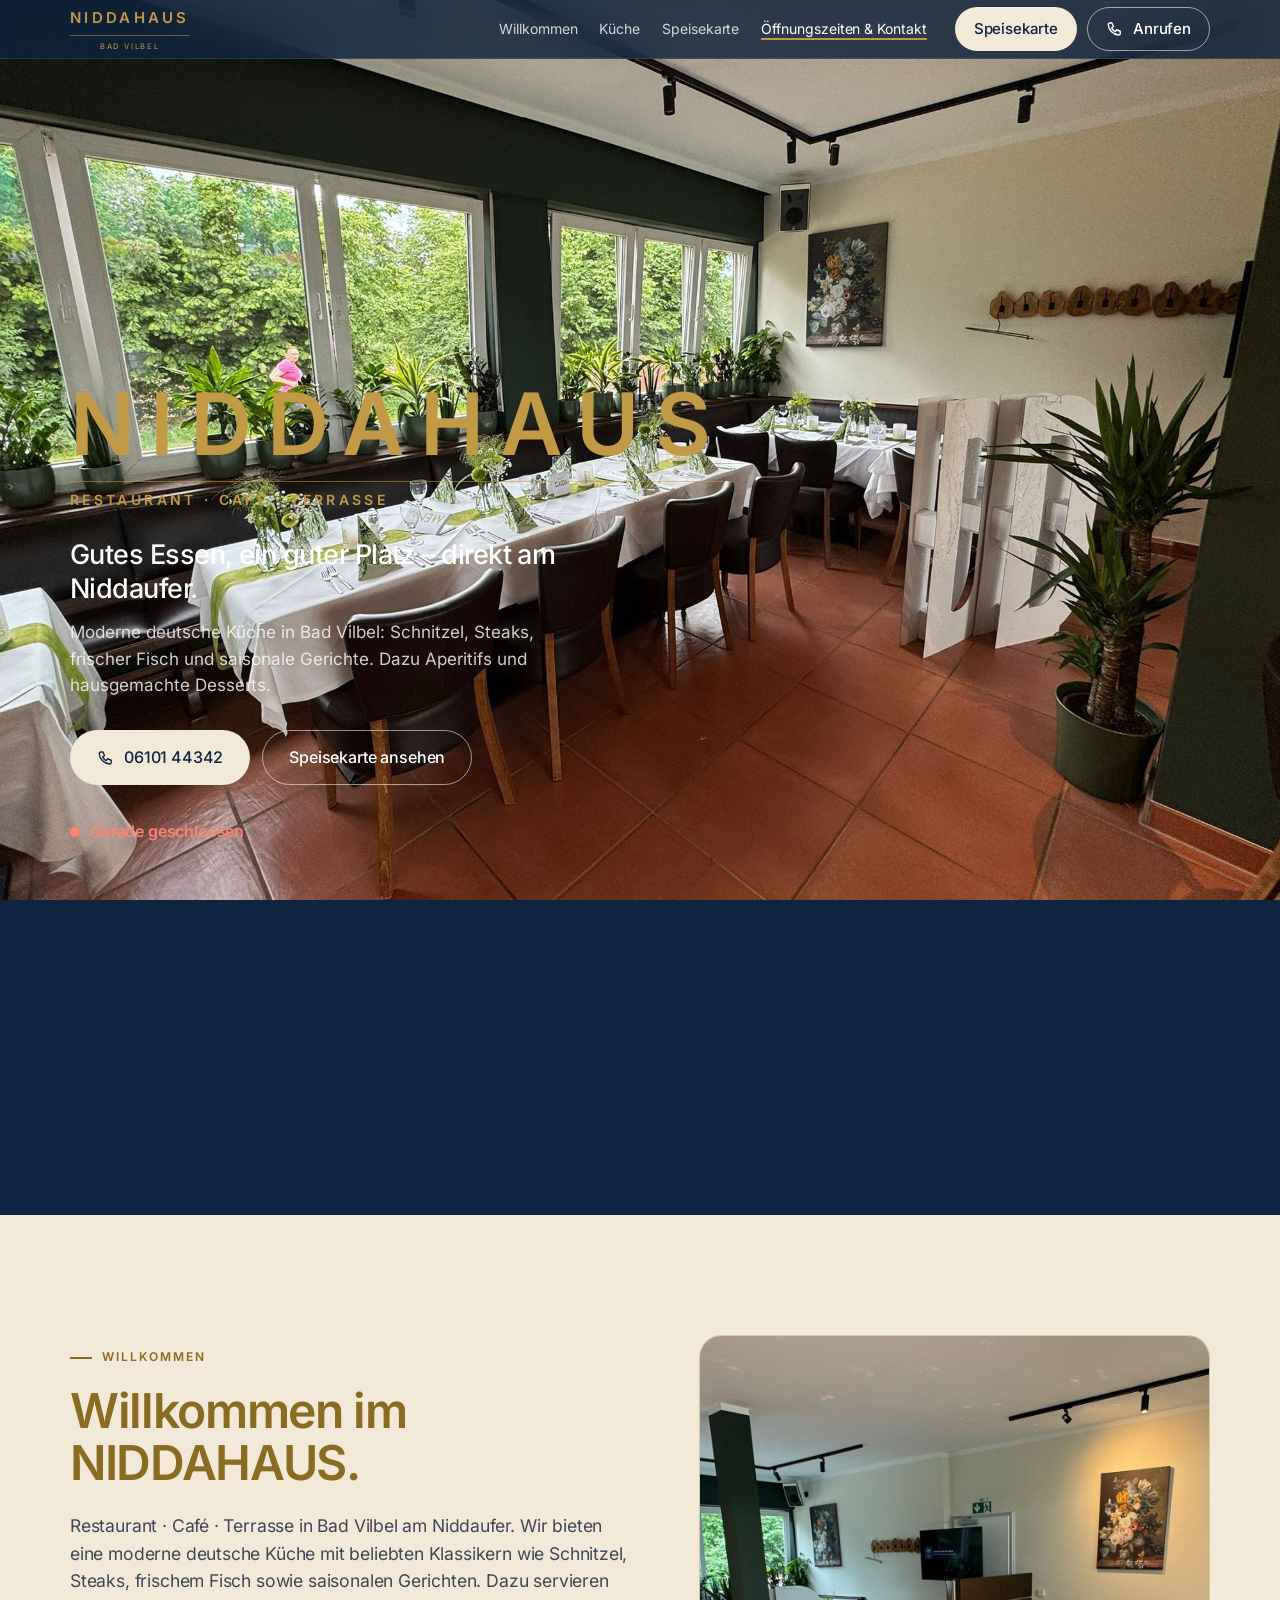
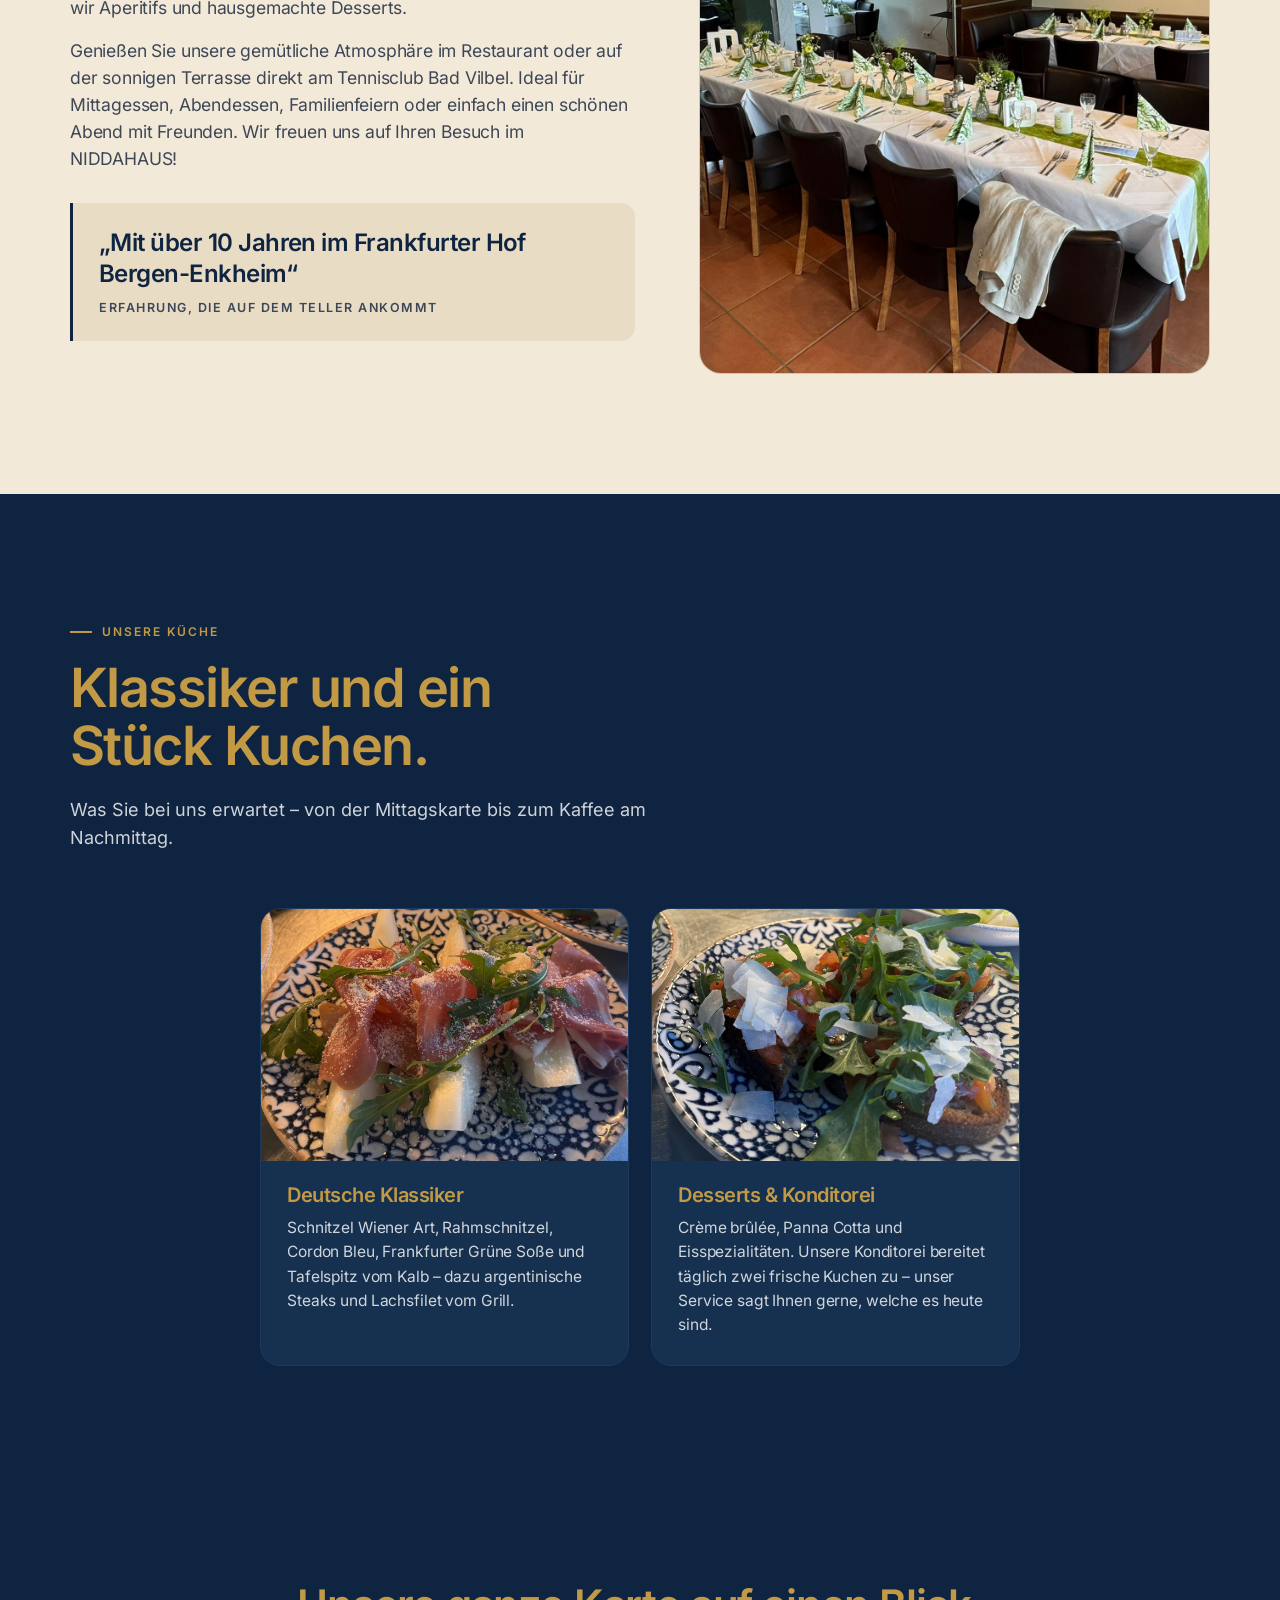
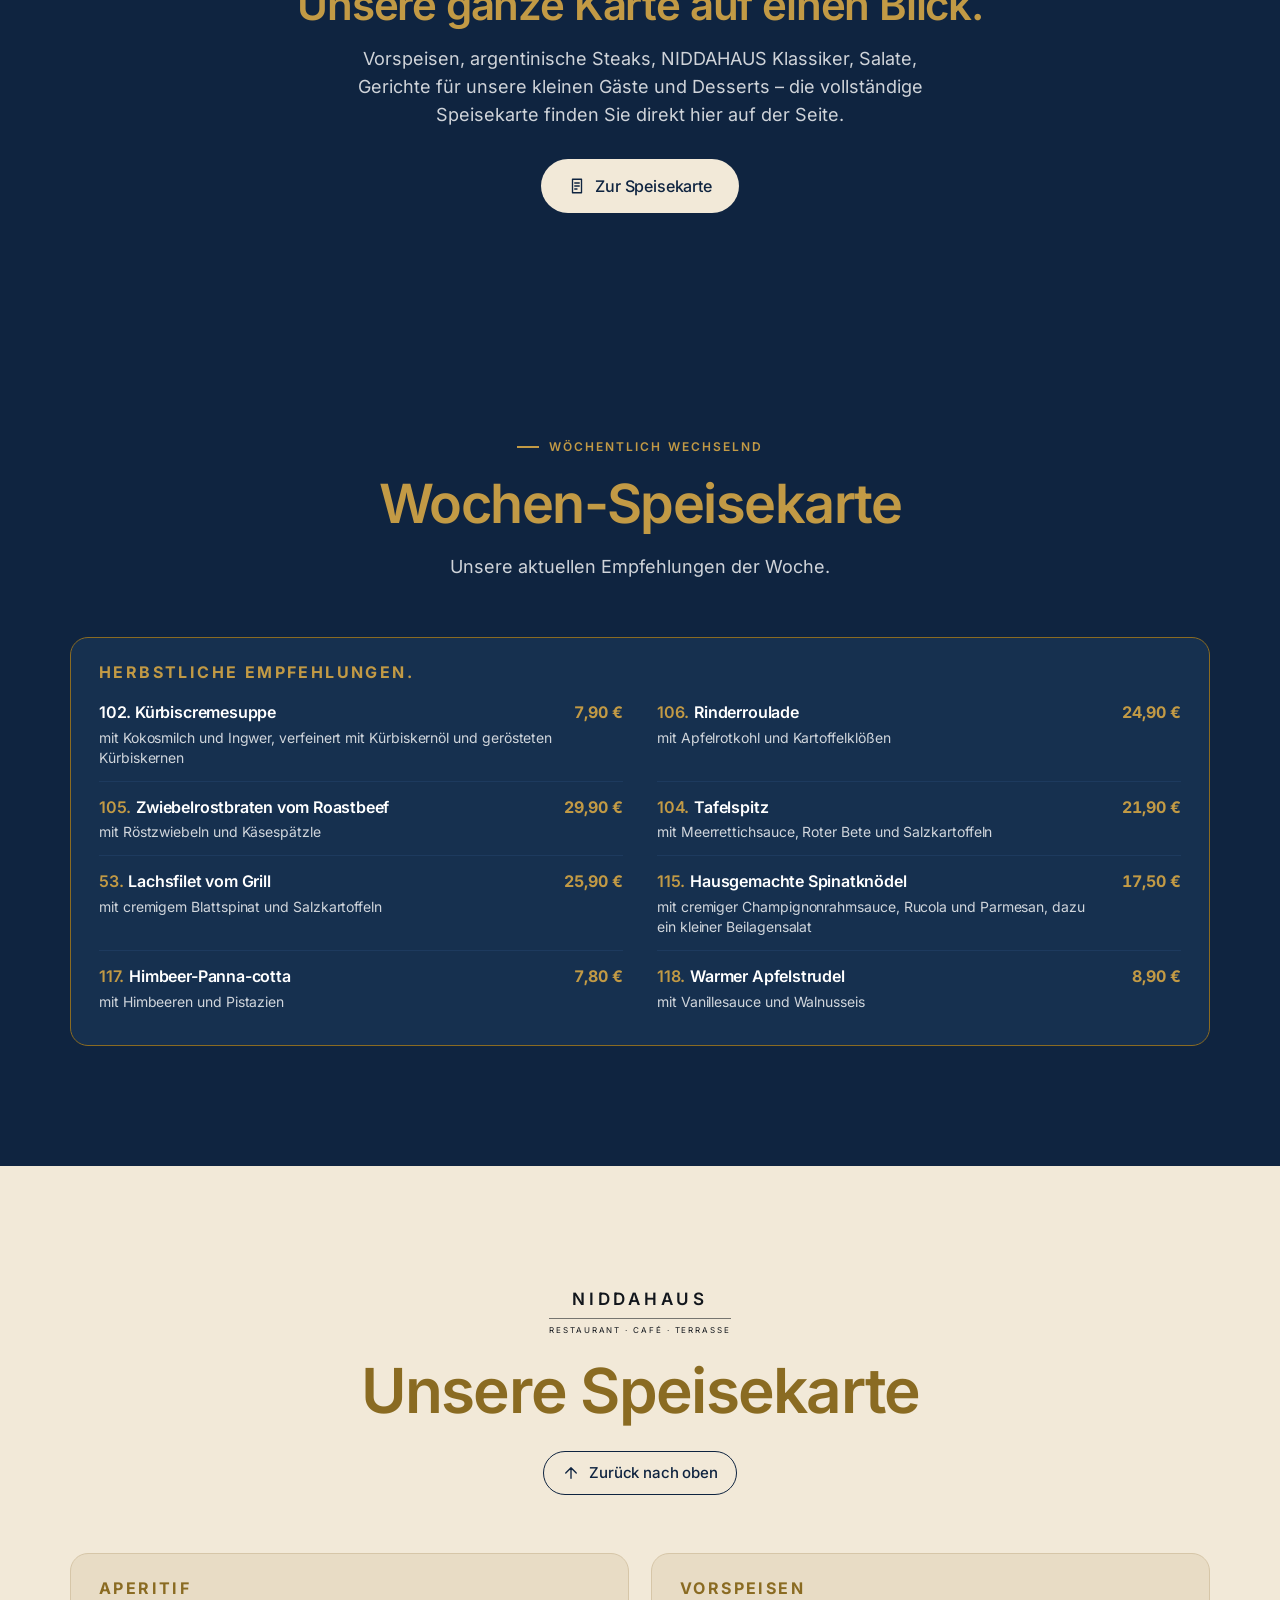
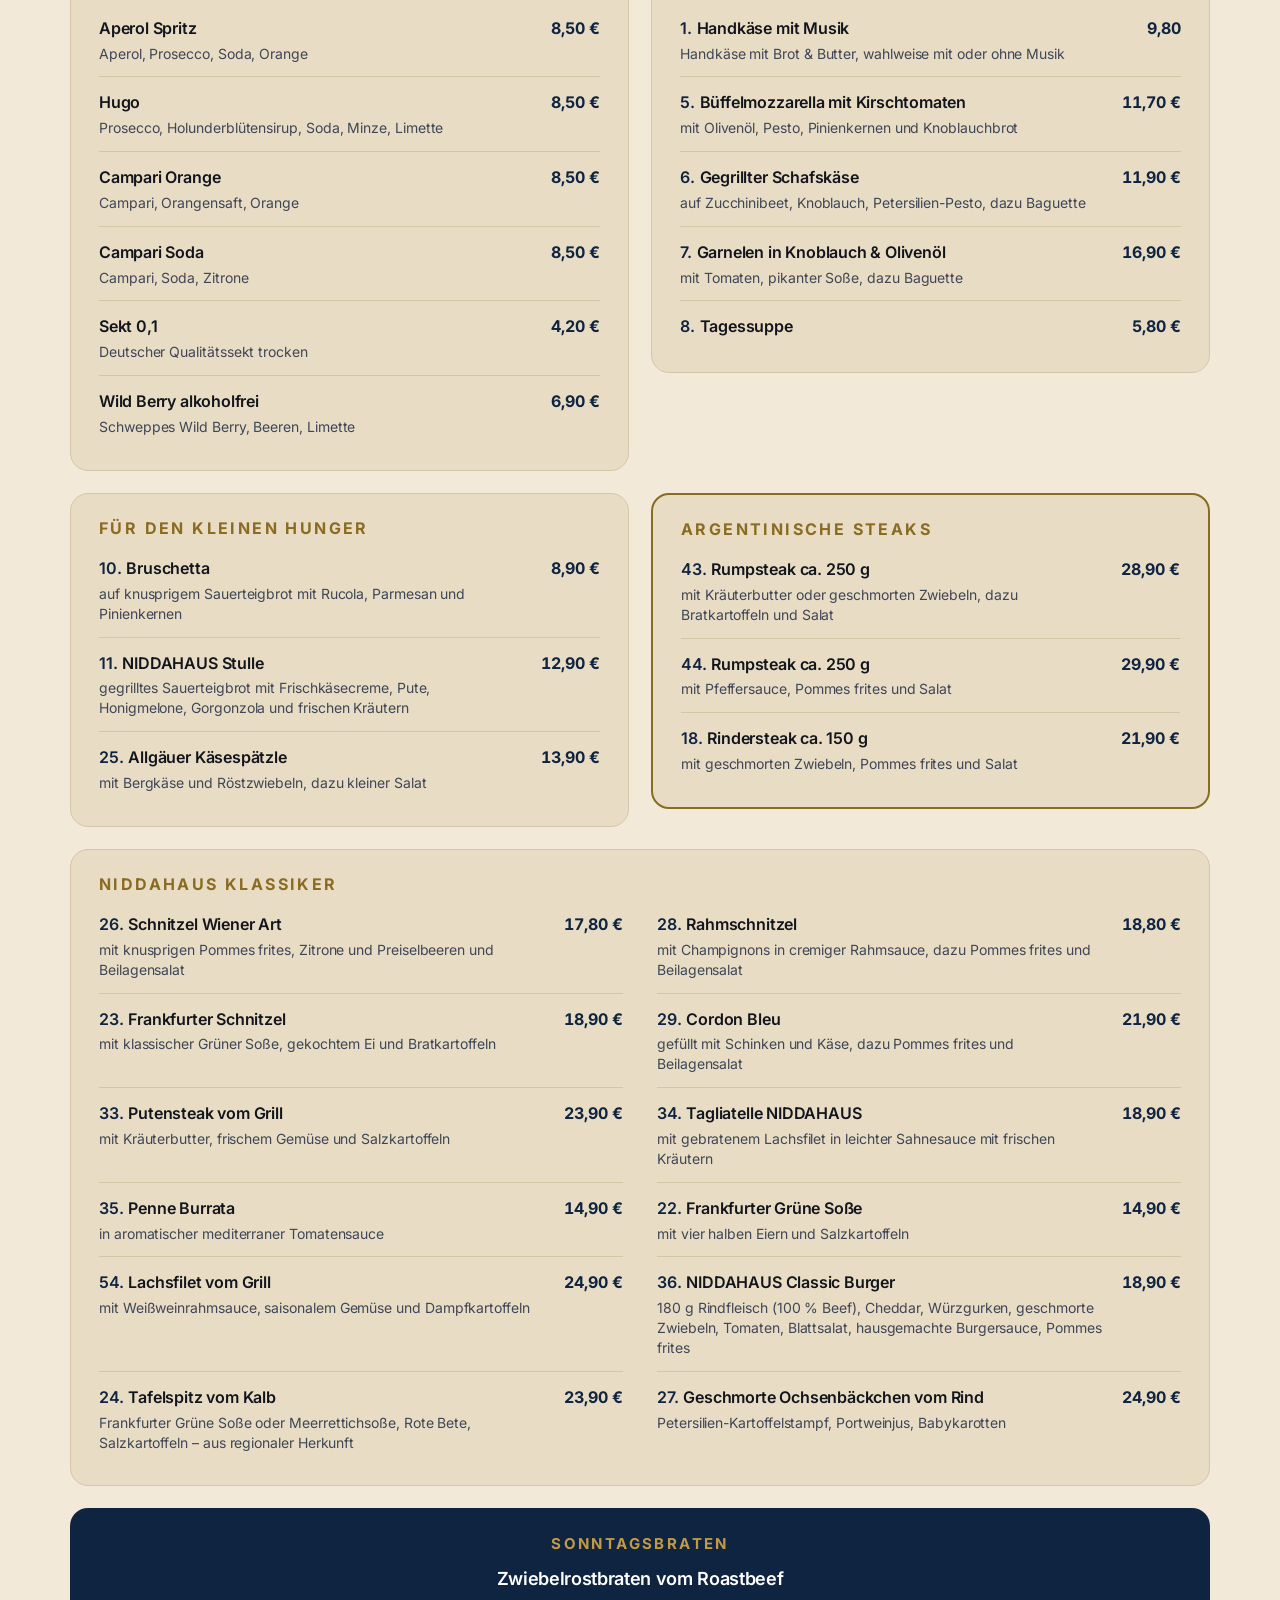
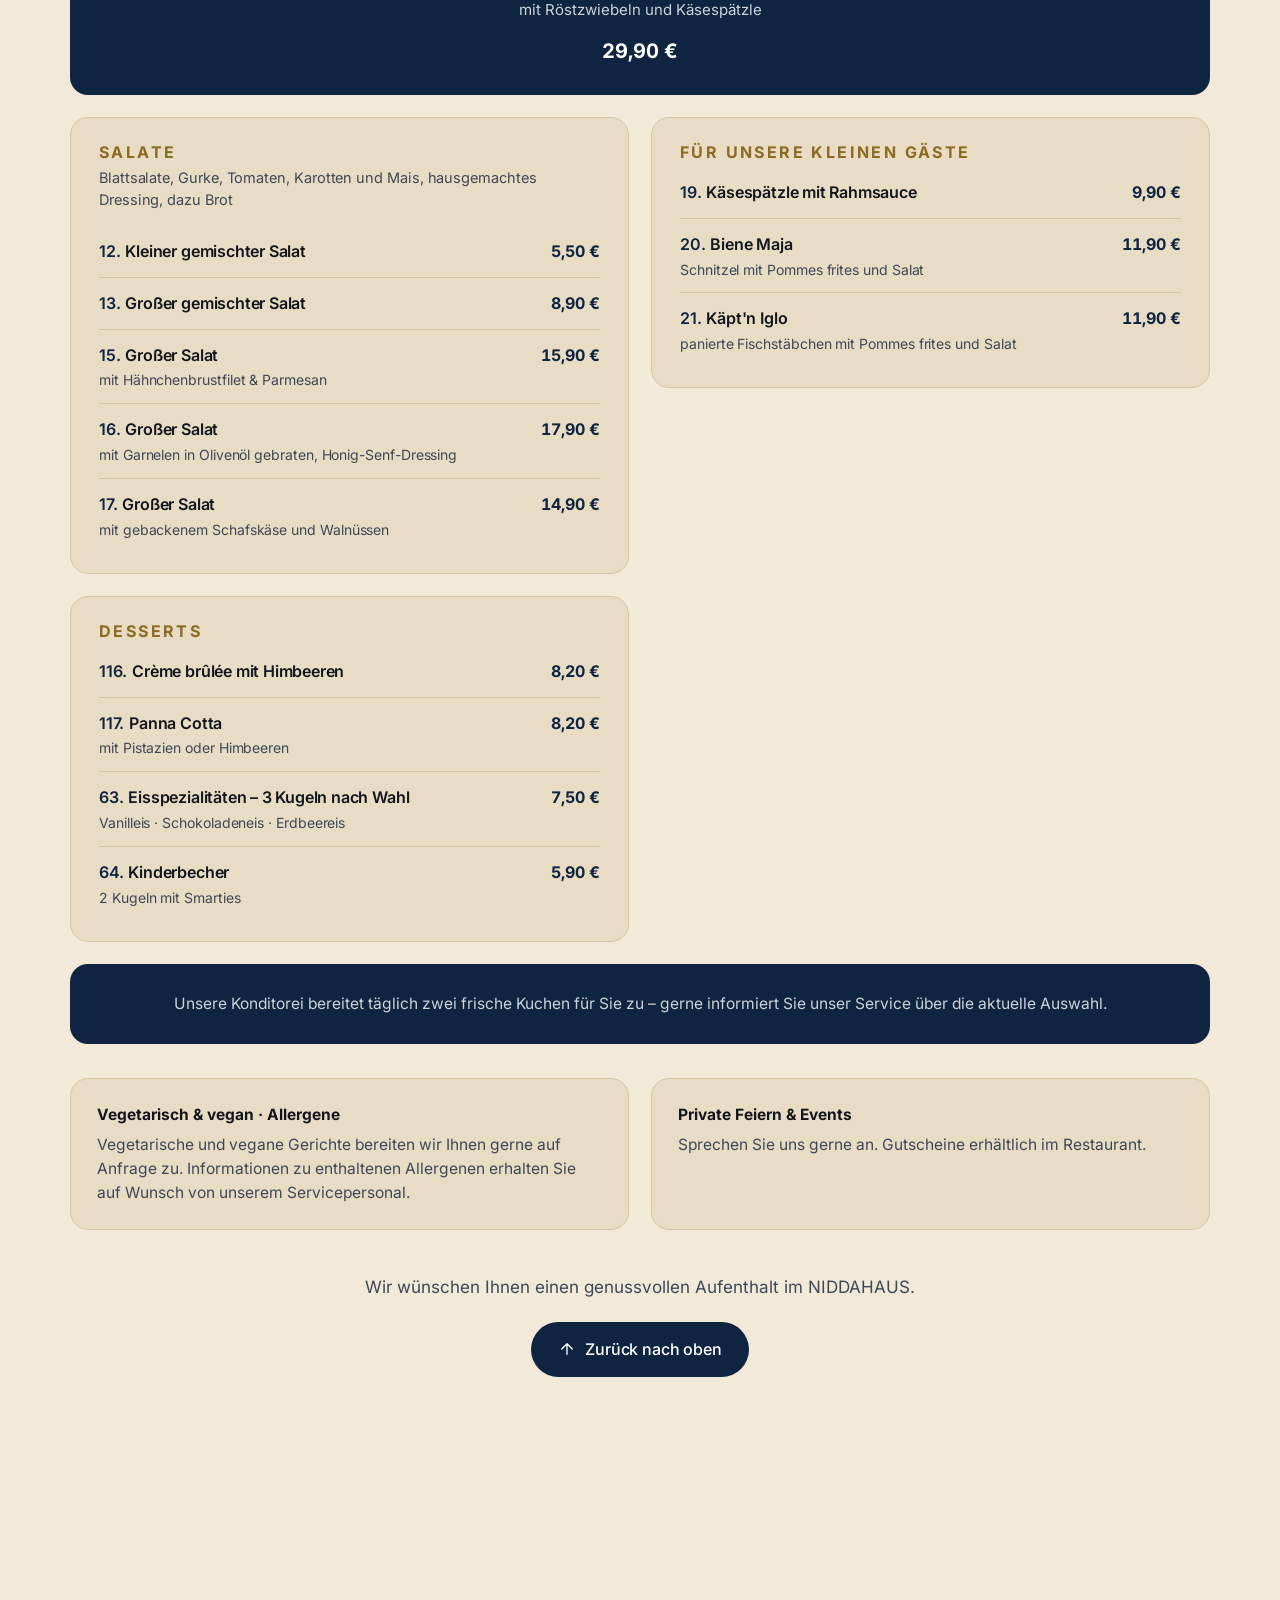
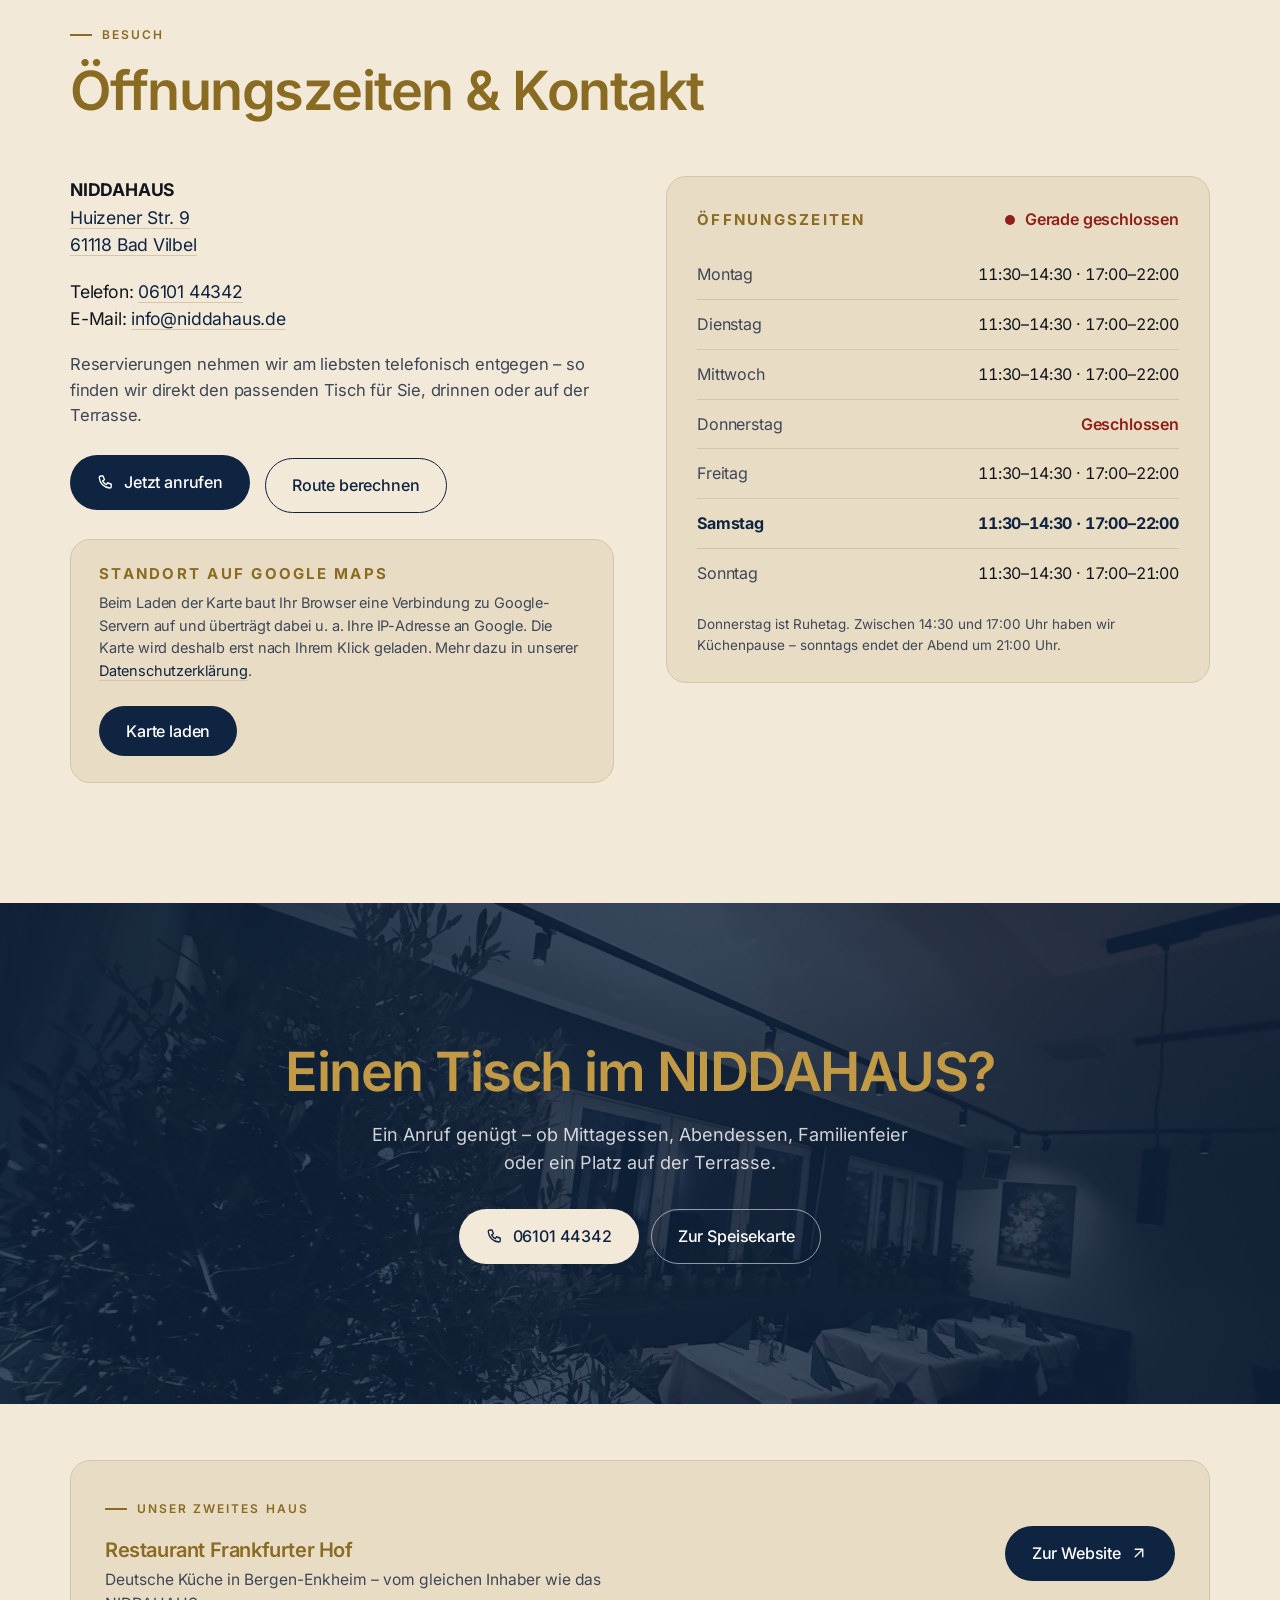
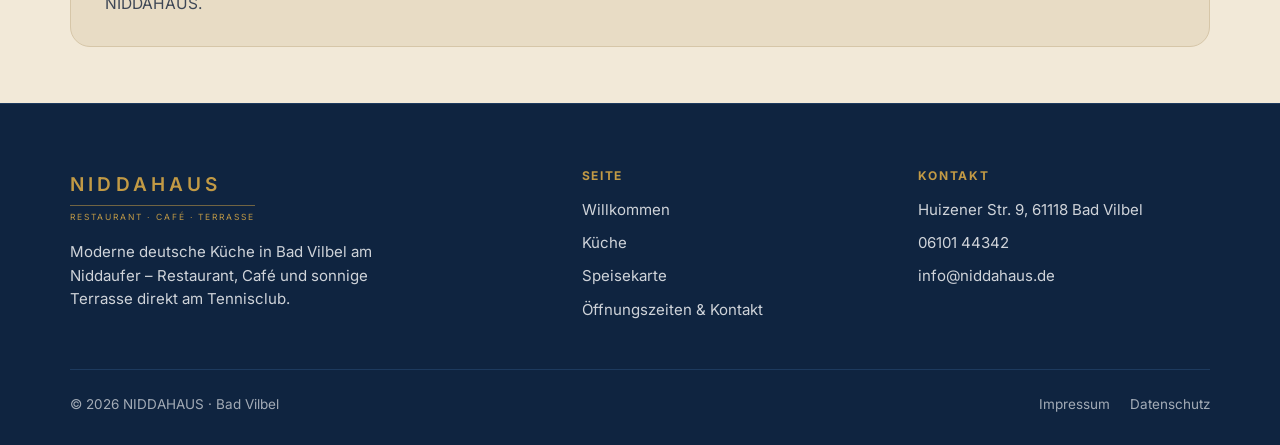
==== commit b4c8fa88: "Bewertungen-Sektion und zugehörige Datenschutz-Passage entfernt Co-Authored-By: Claude Sonnet 5.5 <n" ====
--- a/index.html
+++ b/index.html
@@ -66,11 +66,6 @@
        Cookie-Banner nötig, weil ohne aktiven Klick nichts lädt.
        Siehe datenschutz.html, Abschnitt „Externe Einbettungen".
 
-     BEWERTUNGEN
-       Alle 6 Zitate sind echte 5-Sterne-Google-Rezensionen von NIDDAHAUS
-       (Stand 20.09.2026), nichts erfunden. Aus Datenschutzgründen nur
-       Vorname + Nachname-Initiale, kein Profilbild, kein Profil-Link.
-       Details: datenschutz.html, Abschnitt „Kundenstimmen".
 
      OFFENE ANGABEN stehen in eckigen Klammern:  [ … ]
        · [E-Mail] sowie alle [Platzhalter] in impressum.html /
@@ -710,6 +705,7 @@
     .box{ padding:24px 20px; }
   }
 </style>
+<style>/* „Powered by Netlify“-Badge ausblenden; offiziell abschaltbar unter Project configuration > General > Powered by Netlify badge */#nl-badge-frame{display:none!important}</style>
 </head>
 <body>
 
@@ -734,7 +730,6 @@
       </div>
       <a href="#willkommen">Willkommen</a>
       <a href="#kueche">Küche</a>
-      <a href="#bewertungen">Bewertungen</a>
       <a href="#speisekarte">Speisekarte</a>
       <a href="#kontakt">Öffnungszeiten &amp; Kontakt</a>
     </div>
@@ -814,83 +809,6 @@
             zwei frische Kuchen zu – unser Service sagt Ihnen gerne, welche es heute sind.</p>
         </div>
       </article>
-    </div>
-  </div>
-</section>
-
-<!-- ===== BEWERTUNGEN BEI GOOGLE ===== -->
-<section class="s-beige" id="bewertungen">
-  <div class="wrap">
-    <div class="section-head center rv">
-      <span class="kicker">Bewertungen bei Google</span>
-      <h2 class="split">Das sagen unsere Gäste.</h2>
-    </div>
-
-    <div class="rating rv">
-      <div class="stat">
-        <div class="num" data-count="4.9" data-dec="1">0,0</div>
-        <div class="lab">Durchschnitt</div>
-        <div class="stars" aria-label="4,9 von 5 Sternen">
-          <svg viewBox="0 0 24 24" fill="currentColor" aria-hidden="true"><path d="M12 3l2.6 5.3 5.9.9-4.2 4.1 1 5.8L12 16.9 6.7 19.6l1-5.8L3.5 9.2l5.9-.9L12 3Z"/></svg>
-          <svg viewBox="0 0 24 24" fill="currentColor" aria-hidden="true"><path d="M12 3l2.6 5.3 5.9.9-4.2 4.1 1 5.8L12 16.9 6.7 19.6l1-5.8L3.5 9.2l5.9-.9L12 3Z"/></svg>
-          <svg viewBox="0 0 24 24" fill="currentColor" aria-hidden="true"><path d="M12 3l2.6 5.3 5.9.9-4.2 4.1 1 5.8L12 16.9 6.7 19.6l1-5.8L3.5 9.2l5.9-.9L12 3Z"/></svg>
-          <svg viewBox="0 0 24 24" fill="currentColor" aria-hidden="true"><path d="M12 3l2.6 5.3 5.9.9-4.2 4.1 1 5.8L12 16.9 6.7 19.6l1-5.8L3.5 9.2l5.9-.9L12 3Z"/></svg>
-          <svg viewBox="0 0 24 24" fill="currentColor" aria-hidden="true"><path d="M12 3l2.6 5.3 5.9.9-4.2 4.1 1 5.8L12 16.9 6.7 19.6l1-5.8L3.5 9.2l5.9-.9L12 3Z"/></svg>
-        </div>
-      </div>
-      <div class="stat">
-        <div class="num" data-count="31" data-dec="0">0</div>
-        <div class="lab">Rezensionen</div>
-        <div class="g-note" style="justify-content:center;margin-top:12px;">
-          <svg viewBox="0 0 24 24" fill="none" stroke="currentColor" stroke-width="1.8" stroke-linecap="round" stroke-linejoin="round" aria-hidden="true"><circle cx="12" cy="12" r="9"/><path d="M3.5 9h17M3.5 15h17M12 3a15 15 0 0 1 0 18 15 15 0 0 1 0-18Z"/></svg>
-          bei Google
-        </div>
-      </div>
-    </div>
-
-    <!-- REZENSIONEN: laufen automatisch als Endlosschleife, pausieren bei Hover.
-         Die Karten unten nur EINMAL pflegen – für die nahtlose Schleife werden sie
-         per JS dupliziert. Weitere Rezension = einfach eine weitere
-         <div class="rev"> … </div> ergänzen.
-
-         Alle 6 Zitate sind echte 5-Sterne-Google-Rezensionen von NIDDAHAUS (Stand:
-         20.09.2026, wortgleich bis auf Kürzungen an Satzgrenzen). Aus Datenschutz-
-         gründen bewusst NUR Vorname + Anfangsbuchstabe des Nachnamens – keine
-         Profilbilder, keine vollständigen Nachnamen, kein Link zum Google-Profil.
-         Details siehe datenschutz.html, Abschnitt „Kundenstimmen". -->
-    <div class="marquee rv d1">
-      <div class="track" id="track">
-        <div class="rev">
-          <div class="stars"><svg viewBox="0 0 24 24" fill="currentColor"><path d="M12 3l2.6 5.3 5.9.9-4.2 4.1 1 5.8L12 16.9 6.7 19.6l1-5.8L3.5 9.2l5.9-.9L12 3Z"/></svg><svg viewBox="0 0 24 24" fill="currentColor"><path d="M12 3l2.6 5.3 5.9.9-4.2 4.1 1 5.8L12 16.9 6.7 19.6l1-5.8L3.5 9.2l5.9-.9L12 3Z"/></svg><svg viewBox="0 0 24 24" fill="currentColor"><path d="M12 3l2.6 5.3 5.9.9-4.2 4.1 1 5.8L12 16.9 6.7 19.6l1-5.8L3.5 9.2l5.9-.9L12 3Z"/></svg><svg viewBox="0 0 24 24" fill="currentColor"><path d="M12 3l2.6 5.3 5.9.9-4.2 4.1 1 5.8L12 16.9 6.7 19.6l1-5.8L3.5 9.2l5.9-.9L12 3Z"/></svg><svg viewBox="0 0 24 24" fill="currentColor"><path d="M12 3l2.6 5.3 5.9.9-4.2 4.1 1 5.8L12 16.9 6.7 19.6l1-5.8L3.5 9.2l5.9-.9L12 3Z"/></svg></div>
-          <p>„Sehr schöner Lokal, sehr zufrieden! Super Essen super Service! Immer wieder gerne!“</p>
-          <div class="who">Gianlu T.</div>
-        </div>
-        <div class="rev">
-          <div class="stars"><svg viewBox="0 0 24 24" fill="currentColor"><path d="M12 3l2.6 5.3 5.9.9-4.2 4.1 1 5.8L12 16.9 6.7 19.6l1-5.8L3.5 9.2l5.9-.9L12 3Z"/></svg><svg viewBox="0 0 24 24" fill="currentColor"><path d="M12 3l2.6 5.3 5.9.9-4.2 4.1 1 5.8L12 16.9 6.7 19.6l1-5.8L3.5 9.2l5.9-.9L12 3Z"/></svg><svg viewBox="0 0 24 24" fill="currentColor"><path d="M12 3l2.6 5.3 5.9.9-4.2 4.1 1 5.8L12 16.9 6.7 19.6l1-5.8L3.5 9.2l5.9-.9L12 3Z"/></svg><svg viewBox="0 0 24 24" fill="currentColor"><path d="M12 3l2.6 5.3 5.9.9-4.2 4.1 1 5.8L12 16.9 6.7 19.6l1-5.8L3.5 9.2l5.9-.9L12 3Z"/></svg><svg viewBox="0 0 24 24" fill="currentColor"><path d="M12 3l2.6 5.3 5.9.9-4.2 4.1 1 5.8L12 16.9 6.7 19.6l1-5.8L3.5 9.2l5.9-.9L12 3Z"/></svg></div>
-          <p>„Ich war jetzt schon ein paar Mal hier essen und kann wirklich nur sagen – top Laden.“</p>
-          <div class="who">Vladimir J.</div>
-        </div>
-        <div class="rev">
-          <div class="stars"><svg viewBox="0 0 24 24" fill="currentColor"><path d="M12 3l2.6 5.3 5.9.9-4.2 4.1 1 5.8L12 16.9 6.7 19.6l1-5.8L3.5 9.2l5.9-.9L12 3Z"/></svg><svg viewBox="0 0 24 24" fill="currentColor"><path d="M12 3l2.6 5.3 5.9.9-4.2 4.1 1 5.8L12 16.9 6.7 19.6l1-5.8L3.5 9.2l5.9-.9L12 3Z"/></svg><svg viewBox="0 0 24 24" fill="currentColor"><path d="M12 3l2.6 5.3 5.9.9-4.2 4.1 1 5.8L12 16.9 6.7 19.6l1-5.8L3.5 9.2l5.9-.9L12 3Z"/></svg><svg viewBox="0 0 24 24" fill="currentColor"><path d="M12 3l2.6 5.3 5.9.9-4.2 4.1 1 5.8L12 16.9 6.7 19.6l1-5.8L3.5 9.2l5.9-.9L12 3Z"/></svg><svg viewBox="0 0 24 24" fill="currentColor"><path d="M12 3l2.6 5.3 5.9.9-4.2 4.1 1 5.8L12 16.9 6.7 19.6l1-5.8L3.5 9.2l5.9-.9L12 3Z"/></svg></div>
-          <p>„Sehr lecker und tolle Atmosphäre. Es gibt eine schöne Terrasse, auf der man die Sonne genießen kann.“</p>
-          <div class="who">Hana K.</div>
-        </div>
-        <div class="rev">
-          <div class="stars"><svg viewBox="0 0 24 24" fill="currentColor"><path d="M12 3l2.6 5.3 5.9.9-4.2 4.1 1 5.8L12 16.9 6.7 19.6l1-5.8L3.5 9.2l5.9-.9L12 3Z"/></svg><svg viewBox="0 0 24 24" fill="currentColor"><path d="M12 3l2.6 5.3 5.9.9-4.2 4.1 1 5.8L12 16.9 6.7 19.6l1-5.8L3.5 9.2l5.9-.9L12 3Z"/></svg><svg viewBox="0 0 24 24" fill="currentColor"><path d="M12 3l2.6 5.3 5.9.9-4.2 4.1 1 5.8L12 16.9 6.7 19.6l1-5.8L3.5 9.2l5.9-.9L12 3Z"/></svg><svg viewBox="0 0 24 24" fill="currentColor"><path d="M12 3l2.6 5.3 5.9.9-4.2 4.1 1 5.8L12 16.9 6.7 19.6l1-5.8L3.5 9.2l5.9-.9L12 3Z"/></svg><svg viewBox="0 0 24 24" fill="currentColor"><path d="M12 3l2.6 5.3 5.9.9-4.2 4.1 1 5.8L12 16.9 6.7 19.6l1-5.8L3.5 9.2l5.9-.9L12 3Z"/></svg></div>
-          <p>„Es ist sehr schön eingerichtet und sehr gemütlich. Die Bedienung ist sehr freundlich und sehr hilfsbereit. Essen ist sehr gut.“</p>
-          <div class="who">Andreas W.</div>
-        </div>
-        <div class="rev">
-          <div class="stars"><svg viewBox="0 0 24 24" fill="currentColor"><path d="M12 3l2.6 5.3 5.9.9-4.2 4.1 1 5.8L12 16.9 6.7 19.6l1-5.8L3.5 9.2l5.9-.9L12 3Z"/></svg><svg viewBox="0 0 24 24" fill="currentColor"><path d="M12 3l2.6 5.3 5.9.9-4.2 4.1 1 5.8L12 16.9 6.7 19.6l1-5.8L3.5 9.2l5.9-.9L12 3Z"/></svg><svg viewBox="0 0 24 24" fill="currentColor"><path d="M12 3l2.6 5.3 5.9.9-4.2 4.1 1 5.8L12 16.9 6.7 19.6l1-5.8L3.5 9.2l5.9-.9L12 3Z"/></svg><svg viewBox="0 0 24 24" fill="currentColor"><path d="M12 3l2.6 5.3 5.9.9-4.2 4.1 1 5.8L12 16.9 6.7 19.6l1-5.8L3.5 9.2l5.9-.9L12 3Z"/></svg><svg viewBox="0 0 24 24" fill="currentColor"><path d="M12 3l2.6 5.3 5.9.9-4.2 4.1 1 5.8L12 16.9 6.7 19.6l1-5.8L3.5 9.2l5.9-.9L12 3Z"/></svg></div>
-          <p>„Das Essen hat uns sehr gut geschmeckt. Große Portion. Ausreichende Parkplätze vorhanden.“</p>
-          <div class="who">Th B.</div>
-        </div>
-        <div class="rev">
-          <div class="stars"><svg viewBox="0 0 24 24" fill="currentColor"><path d="M12 3l2.6 5.3 5.9.9-4.2 4.1 1 5.8L12 16.9 6.7 19.6l1-5.8L3.5 9.2l5.9-.9L12 3Z"/></svg><svg viewBox="0 0 24 24" fill="currentColor"><path d="M12 3l2.6 5.3 5.9.9-4.2 4.1 1 5.8L12 16.9 6.7 19.6l1-5.8L3.5 9.2l5.9-.9L12 3Z"/></svg><svg viewBox="0 0 24 24" fill="currentColor"><path d="M12 3l2.6 5.3 5.9.9-4.2 4.1 1 5.8L12 16.9 6.7 19.6l1-5.8L3.5 9.2l5.9-.9L12 3Z"/></svg><svg viewBox="0 0 24 24" fill="currentColor"><path d="M12 3l2.6 5.3 5.9.9-4.2 4.1 1 5.8L12 16.9 6.7 19.6l1-5.8L3.5 9.2l5.9-.9L12 3Z"/></svg><svg viewBox="0 0 24 24" fill="currentColor"><path d="M12 3l2.6 5.3 5.9.9-4.2 4.1 1 5.8L12 16.9 6.7 19.6l1-5.8L3.5 9.2l5.9-.9L12 3Z"/></svg></div>
-          <p>„Sehr guter Service und Essen war richtig lecker. Kann ich jedem empfehlen.“</p>
-          <div class="who">Lea D.</div>
-        </div>
-      </div>
     </div>
   </div>
 </section>
@@ -1180,7 +1098,6 @@
         <h4>Seite</h4>
         <a href="#willkommen">Willkommen</a>
         <a href="#kueche">Küche</a>
-        <a href="#bewertungen">Bewertungen</a>
         <a href="#speisekarte">Speisekarte</a>
         <a href="#kontakt">Öffnungszeiten &amp; Kontakt</a>
       </div>
@@ -1284,44 +1201,6 @@
       });
     }, { threshold:0.12, rootMargin:'0px 0px -6% 0px' });
     targets.forEach(function(el){ obs.observe(el); });
-  }
-
-  /* ---------- Bewertungen: Zahlen zählen hoch ---------- */
-  function fmt(v, dec){
-    return dec > 0 ? v.toFixed(dec).replace('.', ',') : String(Math.round(v));
-  }
-  var counters = document.querySelectorAll('[data-count]');
-  function runCount(el){
-    var to  = parseFloat(el.getAttribute('data-count'));
-    var dec = parseInt(el.getAttribute('data-dec'), 10) || 0;
-    if (reduce){ el.textContent = fmt(to, dec); return; }
-    var dur = 1400, t0 = null;
-    function step(t){
-      if (t0 === null) t0 = t;
-      var p = Math.min((t - t0) / dur, 1);
-      var e = 1 - Math.pow(1 - p, 3);            /* ease-out */
-      el.textContent = fmt(to * e, dec);
-      if (p < 1) requestAnimationFrame(step); else el.textContent = fmt(to, dec);
-    }
-    requestAnimationFrame(step);
-  }
-  if (!('IntersectionObserver' in window)){
-    counters.forEach(runCount);
-  } else {
-    var cObs = new IntersectionObserver(function(entries){
-      entries.forEach(function(e){
-        if (!e.isIntersecting) return;
-        runCount(e.target); cObs.unobserve(e.target);
-      });
-    }, { threshold:0.5 });
-    counters.forEach(function(el){ cObs.observe(el); });
-  }
-
-  /* ---------- Rezensions-Laufband: Karten für die nahtlose Schleife verdoppeln ---------- */
-  var track = document.getElementById('track');
-  if (track && !reduce){
-    track.innerHTML = track.innerHTML + track.innerHTML;
-    track.classList.add('ready');
   }
 
   /* ---------- Öffnungszeiten: heute markieren + geöffnet/geschlossen ---------- */
